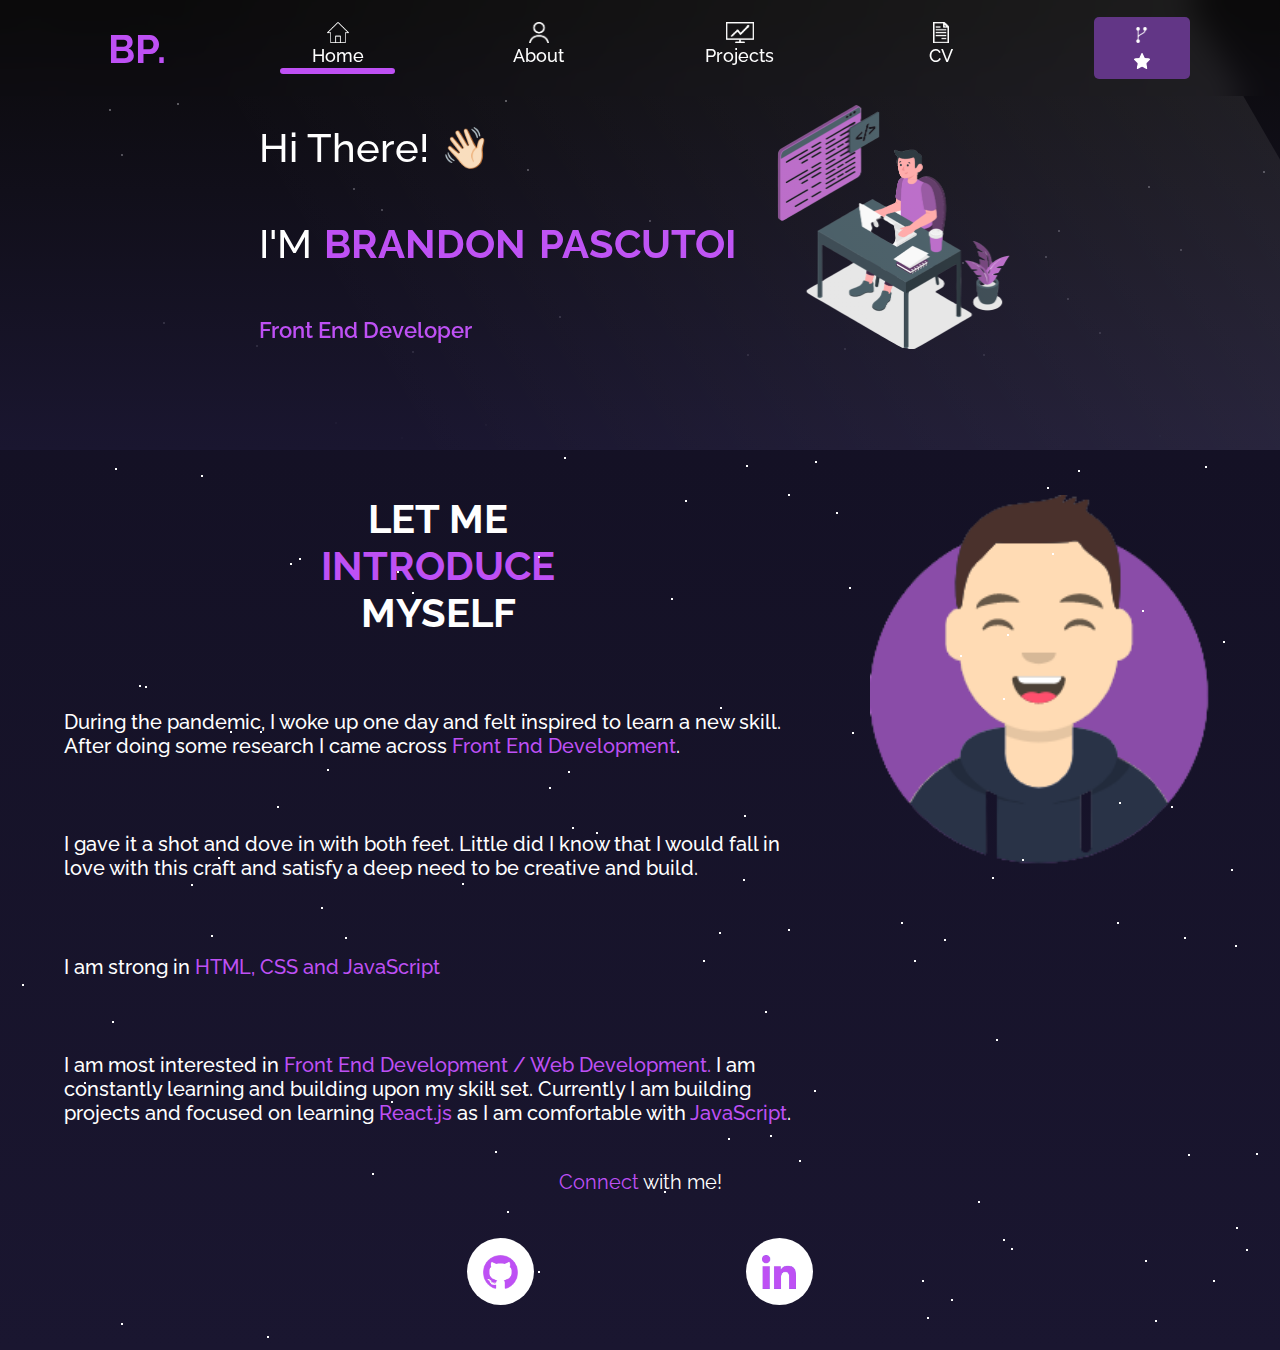
==== index.html @ bd3f5938 "finished Home page iPad Air media query (portrait)" ====
<!DOCTYPE html>
<html lang="en">
<head>
    <meta charset="UTF-8">
    <meta http-equiv="X-UA-Compatible" content="IE=edge">
    <meta name="viewport" content="width=device-width, initial-scale=1.0">
    <link rel="stylesheet" type="text/css" href="style.css">
    <link rel="stylesheet" type="text/css" href="star-background.css">
    <link rel="preconnect" href="https://fonts.googleapis.com">
    <link rel="preconnect" href="https://fonts.gstatic.com" crossorigin>
    <link href="https://fonts.googleapis.com/css2?family=Raleway:ital,wght@0,100;0,200;0,300;0,400;0,500;0,600;0,700;0,800;0,900;1,100;1,200;1,300;1,400;1,500;1,600;1,700;1,800;1,900&display=swap" rel="stylesheet">
    <title>Brandon | Portfolio</title>
</head>
<body>
    <nav class="navBar">
        <a href="index.html"><h1>BP.</h1></a>
        <span class="hamburger-menu">
            <div class="top-line"></div>
            <div class="middle-line"></div>
            <div class="bottom-line"></div>
        </span>
    </nav>
    <nav class="landscape-navBar">
        <div class="blur">
            <ul class="menu-contents">
                <li>
                    <a href="index.html" class="different-color">
                        <h1>BP.</h1>
                    </a>
                </li>
                <li>
                    <a href="index.html" class="icon-container">
                        <img class="icon" src="Images/House-icon.png">
                        <p>Home</p>
                        <div class="bar"></div>
                    </a>
                </li>
                <li>
                    <a href="about.html" class="icon-container">
                        <img class="icon" src="Images/user-icon.png">
                        <p>About</p>
                        <div class="bar"></div>
                    </a>
                </li>
                <li>
                    <a class="icon-container">
                        <img class="icon" src="Images/projects-icon.png">
                        <p>Projects</p>
                        <div class="bar"></div>
                    </a>
                </li>
                <li>
                    <a href="cv.html" class="icon-container">
                        <img class="icon" src="Images/CV.png">
                        <p>CV</p>
                        <div class="bar"></div>
                    </a>
                </li>
                <li>
                    <a href="https://github.com/BrandonPascutoi/Portfolio-Website" class="icon-container">
                        <img class="source-button-icon" src="Images/branch.png">
                        <img class="source-button-icon" src="Images/star.png">
                    </a>
                </li>
            </ul>
        </div>
    </nav>
    <section class="drop-down-menu">
        <ul class="drop-down-menu-contents">
            <li>
                <a href="index.html">
                    <img class="icon" src="Images/House-icon.png">
                    <p>Home</p>
                </a>
            </li>
            <li>
                <a href="about.html">
                    <img class="icon" src="Images/user-icon.png">
                    <p>About</p>
                </a>
            </li>
            <li>
                <img class="icon" src="Images/projects-icon.png">
                <p>Projects</p>
            </li>
            <li>
                <a href="cv.html">
                    <img class="icon" src="Images/CV.png">
                    <p>CV</p>
                </a>
            </li>
            <li class="source-code-button">
                <a href="https://github.com/BrandonPascutoi/Portfolio-Website">
                    <button>
                        <img src="Images/branch.png">
                        <img src="Images/star.png">
                    </button>
                </a>
            </li>
        </ul>
    </section>
    <section class="background-stars">
        <div id="stars2"></div>
        <div id="stars3"></div>
    </section>
    <section class="introduction">
        <div class="gradient-overlay"></div>
        <span class="introduction-contents">
            <div class="landscape-content-container">
                <span>
                    <p>Hi There!</p>
                    <p>👋🏻</p>
                </span>
                <h2>
                    <p>I'M </p>
                    <p>BRANDON </p>
                    <p>PASCUTOI</p>
                </h2>
                <div class="tagline-container">
                    <p class="tagline">Front End Developer</p>
                </div>
            </div>
            <img src="Images/desk-image.png">
        </span>
    </section>
    <section class="information-about-me">
        <span class="information-about-me-contents">
            <span class="text-and-image-container">
                <span class="text-container">
                    <h3> LET ME <span class="different-color">INTRODUCE</span> MYSELF</h3>
                    <p>During the pandemic, I woke up one day and felt inspired to learn a new skill. After doing some research I came across <span class="different-color">Front End Development</span>.</p>
                    <p>I gave it a shot and dove in with both feet. Little did I know that I would fall in love with this craft and satisfy a deep need to be creative and build.</p>
                    <p>I am strong in <span class="different-color">HTML, CSS and JavaScript</span></p>
                    <p>I am most interested in <span class="different-color">Front End Development / Web Development.</span> I am constantly learning and building upon my skill set. Currently I am building projects and focused on learning <span class="different-color">React.js</span> as I am comfortable with <span class="different-color">JavaScript</span>.</p>
                </span>
                <img src="Images/Avatar.png.png">
            </span>
            <p><span class="different-color">Connect</span> with me!</p>
            <div class="icons-container">
                <div class="icon-circle">
                    <a href="https://github.com/BrandonPascutoi">
                        <img src="Images/github-logo.png">
                    </a>
                </div>
                <div class="icon-circle">
                    <a href="https://www.linkedin.com/in/brandonpascutoi/">
                        <img src="Images/LinkedIn-logo.png">
                    </a>
                </div>
            </div>
        </span> 
    </section>
    <script src="script.js"></script>
</body>
</html>
---- style.css ----
/* Code to remove all element default styling */

* {
    margin: 0;
    padding: 0;
    box-sizing: border-box;
}

html {
    scroll-behavior: smooth;
    font-family: "Raleway", sans-serif;
    font-size: 20px;
}

/* all devices */

a {
    text-decoration: none;
}

button,
button:hover {
    background: transparent;
    box-shadow: 0px 0px 0px transparent;
    text-shadow: 0px 0px 0px transparent;
}

button {
    -webkit-tap-highlight-color: transparent;
    border: 0px solid transparent;
}

button:active,
button:focus
.submit-button,
input:focus, textarea:focus, select:focus {
    outline: none;
}
  
button:active,
.wrapper-for-each-form-section input,
.wrapper-for-each-form-section textarea,
.submit-button {
    border: none;
}

.navBar {
    background-color: #181a27;
    height: 3.8rem;
    width: 100%;
    position: fixed;
    display: flex;
    align-items: center;
    justify-content: space-between;
    z-index: 10;
}

.navBar a {
    text-decoration: none;
    color: #be50f4;
    margin-left: 10%;
    font-size: 1rem;
}

.hamburger-menu {
    width: 7.5%;
    height: 30%;
    display: flex;
    flex-direction: column;
    justify-content: space-between;
    align-items: center;
    margin-right: 15%;
}

.top-line,
.middle-line,
.bottom-line {
    position: relative;
    background-color: #be50f4;
    width: 100%;
    height: 17.5%;
}

.middle-line {
    opacity: 100%;
}

.top-line,
.bottom-line {
    transform: rotate(0deg);
    top: 0%;
}

.drop-down-menu {
    background-color: #181a27;
    height: 16.25rem;
    width: 100%;
    position: fixed;
    top: -12.45rem;
    display: flex;
    align-items: center;
    justify-content: space-between;
    overflow: hidden;
    z-index: 9;
}

.drop-down-menu ul {
    position: absolute;
    top: 16.25rem;
    height: 100%;
    width: 100%;
    display: flex;
    flex-direction: column;
    align-items: center;
    justify-content: space-around;
}

.drop-down-menu ul li {
    height: 10%;
    width: 30%;
    display: flex;
    align-items: center;
    justify-content: center;
    cursor: pointer;
}

.drop-down-menu ul li a {
    height: 100%;
    width: 100%;
    display: flex;
    align-items: center;
    justify-content: center;
    cursor: pointer;
    text-decoration: none;
}

.drop-down-menu ul li .icon {
    margin-right: 0.5rem;
    height: 60%;
}

.drop-down-menu ul li p {
    color: white;
    font-weight: 600;
    font-size: 1.25rem;
}

.drop-down-menu ul .source-code-button {
    justify-content: center;
    cursor: pointer;
}

.drop-down-menu ul .source-code-button a {
    height: 100%;
    width: 70%;
    background-color: #623686;
    border: 0.05rem solid #8a57b3;
    border-radius: 0.25rem;
    display: flex;
    align-items: center;
    justify-content: center;
    cursor: pointer;
}

.drop-down-menu ul .source-code-button button {
    height: 100%;
    width: 70%;
    display: flex;
    align-items: center;
    justify-content: space-evenly;
    cursor: pointer;
}

.drop-down-menu ul .source-code-button button img {
    height: 50%;
}

.introduction {
    position: relative;
    height: 40rem;
    width: 100%;
    display: flex;
    flex-direction: column;
    align-items: center;
    justify-content: center;
    background-image: linear-gradient(rgba(17, 16, 16, 0.61),rgb(26, 22, 48));
    overflow: hidden;
}

.gradient-overlay {
    position: absolute;
    height: 85%;
    width: 1035%;
    transform: rotate(60deg);
    background-image: linear-gradient(rgba(255, 255, 255, 0.075),rgba(150, 150, 150, 0));
    z-index: 8;
}

.introduction-contents {
    height: 100%;
    width: 100%;
    display: flex;
    flex-direction: column;
    align-items: center;
    justify-content: space-evenly;
}

.introduction-contents .landscape-content-container {
    height: 55%;
    width: 100%;
    display: flex;
    flex-direction: column;
    align-items: center;
    justify-content: space-evenly;
}

.introduction-contents .landscape-content-container span {
    display: flex;
    position: relative;
    top: 9%;
    width: 72.5%;
    align-items: center;
    margin-bottom: 5%;
}

.introduction-contents .landscape-content-container span p:first-child {
    padding-right: 2.5%;
}

.introduction-contents .landscape-content-container span p {
    font-size: 2rem;
    font-weight: 500;
    color: white;
}

.introduction-contents .landscape-content-container h2 {
    display: flex;
    width: 72.5%;
    font-size: 2rem;
    flex-wrap: wrap;
    align-items: center;
    justify-content: space-between;
}

.introduction-contents .landscape-content-container h2 p:first-child {
    color: white;
    font-weight: 500;
}

.introduction-contents .landscape-content-container h2 p:not(:first-child) {
    color: #be50f4;
    font-weight: 700;
}

.introduction-contents .landscape-content-container .tagline-container {
    width: 72.5%;
    height: 4%;
    display: flex;
    justify-content: flex-start;
    align-items: center;
}

.introduction-contents .landscape-content-container .tagline-container .tagline {
    color: #be50f4;
    font-size: 1.1rem;
    font-weight: 600;
}

.introduction-contents img {
    height: 35%;
}

.about-me {
    position: relative;
    top: 3.8rem;
    height: 90rem;
    width: 100%;
    background: linear-gradient(to bottom left,hsla(0,3%,6%,.582),rgba(12,8,24,.904));
    overflow: hidden;
    display: flex;
    flex-direction: column;
    align-items: center;
    justify-content: space-evenly;
    z-index: 8;
}

.about-me .about-me-text {
    display: flex;
    flex-direction: column;
    align-items: center;
    height: fit-content;
    width: 80%;
    color: white;
}

.about-me .about-me-text h1 {
    text-align: center;
    font-size: 2.15rem;
    display: flex;
    width: 65%;
    align-items: center;
    justify-content: space-between;
}

.about-me .about-me-text .about-me-text-block {
    display: flex;
    flex-direction: column;
    justify-content: space-between;
    width: 100%;
}

.about-me .about-me-text span p {
    font-size: 1rem;
    text-align: center;
}

.about-me img {
    height: 10%;
}

.about-me h2 {
    width: 100%;
    display: flex;
    flex-direction: column;
    align-items: center;
    justify-content: center;
    font-size: 2rem;
    position: relative;
    top: 2.5%;
}

.about-me h2 p:first-child {
    color: white;
    font-weight: 500;
}

.about-me .technology-icons {
    width: 100%;
    height: 25%;
    display: flex;
    align-items: center;
    justify-content: center;
    flex-direction: column;
}

.about-me .technology-icons .icon-row {
    width: 100%;
    height: 35%;
    display: flex;
    align-items: center;
    justify-content: center;
}

.about-me .technology-icons .icon-row .icon {
    border: 2px solid rgba(200,137,230,.637);
    width: 30%;
    height: 90%;
    margin: 2.5%;
    border-radius: 0.4rem;
    box-shadow: 4px 5px 4px 3px rgba(89,4,168,.137)
}

.about-me h3 {
    color: white;
    font-size: 2rem;
    display: flex;
    flex-direction: column;
    width: 100%;
    align-items: center;
    justify-content: center;
    font-weight: 500;
    position: relative;
    top: 2.5%;
}

.about-me .contribution-graph {
    height : 3%;
}

.about-me .less-or-more-container {
    width: 100%;
    height: 1.5rem;
    display: flex;
    color: white;
    align-items: center;
    justify-content: center;
    position: absolute;
    bottom: 8%;
}

.about-me .less-or-more-container .nodes-container {
    width: 25%;
    height: 100%;
    display: flex;
    align-items: center;
    justify-content: space-between;
    margin: 0 0.3rem;
}

.about-me .less-or-more-container .nodes-container p {
    font-size: 1rem;
}

.about-me .less-or-more-container .nodes-container .node {
    height: 50%;
    width: 15%;
    background-color: white;
    border-radius: 0.1rem;
    position: relative;
    top: 0.05rem;
}

.about-me .less-or-more-container .nodes-container .node:nth-child(2) {
    background-color: #d0f1d8;
}

.about-me .less-or-more-container .nodes-container .node:nth-child(3) {
    background-color: #a0e2b1;
}

.about-me .less-or-more-container .nodes-container .node:nth-child(4) {
    background-color: #98d0a7;
}

.about-me .less-or-more-container .nodes-container .node:nth-child(5) {
    background-color: #90b79c;
}

.about-me .icons-container {
    height: fit-content;
    width: 40%;
    display: flex;
    align-items: center;
    justify-content: space-between;
}

.cv-section {
    position: relative;
    top: 3.8rem;
    height: 30rem;
    width: 100%;
    background: linear-gradient(to bottom left,hsla(0,3%,6%,.582),rgba(12,8,24,.904));
    overflow: hidden;
    display: flex;
    flex-direction: column;
    align-items: center;
    justify-content: space-evenly;
    z-index: 8;
}

.cv-section .download-button {
    background-color: #623686;
    height: 6%;
    width: 60%;
    border-radius: 0.2rem;
    display: flex;
    align-items: center;
    justify-content: center;
    color: white;
}

.cv-section .download-button img {
    height: 50%;
    margin-right: 2%;
}

.cv-section .download-button p {
    margin-left: 2%;
}

.cv-section img {
    height: 85%;
}

.information-about-me {
    height: 65rem;
    width: 100%;
    background-image: linear-gradient(rgba(26, 22, 48, 0.767),rgb(26, 22, 48));
    display: flex;
    flex-direction: column;
    align-items: center;
    justify-content: center;
    color: white;
}

.information-about-me .information-about-me-contents {
    display: flex;
    flex-direction: column;
    align-items: center;
    justify-content: space-evenly;
    height: 100%;
    width: 90%;
}

.information-about-me .information-about-me-contents .text-and-image-container {
    display: flex;
    flex-direction: column;
    width: 100%;
    height: 80%;
    align-items: center;
    justify-content: space-between;
}

.information-about-me .information-about-me-contents .text-and-image-container .text-container {
    display: flex;
    flex-direction: column;
    align-items: center;
    justify-content: space-between;
    font-weight: 500;
    height: 75%;
    width: 100%;
}

.information-about-me .information-about-me-contents .text-and-image-container .text-container h3 {
    display: flex;
    flex-direction: column;
    align-items: center;
    width: 100%;
    font-size: 2rem;
}

.different-color {
    color: #be50f4;
}

.information-about-me .information-about-me-contents .text-and-image-container img {
    height: 20%;
}

.information-about-me .information-about-me-contents .icons-container {
    height: fit-content;
    width: 50%;
    display: flex;
    align-items: center;
    justify-content: space-between;
}

.icons-container .icon-circle {
    background-color: white;
    height: 67px;
    width: 67px;
    border-radius: 10rem;
    display: flex;
    align-items: center;
    justify-content: center;
    cursor: pointer;
}

.icons-container .icon-circle a {
    width: 100%;
    height: 100%;
    display: flex;
    align-items: center;
    justify-content: center;
}

.icons-container .icon-circle a img {
    height: 50%;    
}

@media only screen 
    and (orientation: portrait) {

        .landscape-navBar {
            display: none;
        }
    }

@media only screen
    and (orientation: landscape) {
    
    .gradient-overlay {
        height: 200%;
    }

    .information-about-me .information-about-me-contents p:nth-child(4) {
        width: 100%;
    }

    .about-me {
        top: 0rem;
        padding-top: 5rem;
    }

    .about-me .about-me-text h1 {
        width: 37.5%;
    }

    .about-me .technology-icons .icon-row .icon {
        width: 20%;
    }

    .about-me .contribution-graph {
        height: 5%;
    }

    .about-me .less-or-more-container .nodes-container .node {
        height: 80%;
    }

    .about-me .icons-container {
        position: relative;
        top: 2%;
    }

    .navBar,
    .drop-down-menu {
        display: none;
    }

    .landscape-navBar {
        position: fixed;
        height: 4.8rem;
        width: 100%;
        background-color: transparent;
        z-index: 10;
        -webkit-box-shadow: 0 0px 0px 0 rgba(9,5,29,.171);
        box-shadow: 0 0px 0px 0 rgba(9,5,29,.171)
    }

    .blur {
        height: 100%;
        width: 99.9%;
        -webkit-backdrop-filter: blur(15px);
        backdrop-filter: blur(15px);
        display: flex;
        align-items: center;
        justify-content: center;
    }

    .menu-contents {
        width: 100%;
        height: 100%;
        display: flex;
        align-items: center;
        justify-content: space-evenly;
    }

    .menu-contents li {
        height: 100%;
        width: 10%;
        list-style: none;
        display: flex;
        align-items: center;
        justify-content: center;
    }

    .menu-contents li:first-child .different-color {
        height: 100%;
        display: flex;
        align-items: center;
        justify-content: center;
    }

    .menu-contents li .icon-container {
        height: 55%;
        width: 100%;
        display: flex;
        flex-direction: column;
        align-items: center;
        justify-content: space-between;
        font-size: 0.9rem;
    }

    .menu-contents li:last-child {
        display: flex;
        align-items: center;
        justify-content: center;
        height: 100%;
    }

    .menu-contents li:last-child .icon-container {
        background-color: #623686;
        height: 65%;
        width: 75%;
        border-radius: 0.25rem;
        display: flex;
        flex-direction: column;
        align-items: center;
        justify-content: space-evenly;
    }

    .icon {
        height: 40%;
    }

    .icon-container p {
        color: white;
        font-weight: 500;
    }

    .icon-container .bar {
        background-color: #be50f4;
        width: 0%;
        height: 12.5%;
        border-radius: 20rem;
    }

    .source-button-icon {
        height: 25%
    }

    .introduction {
        height: 22.5rem;
    }

    .introduction-contents {
        flex-direction: row;
    }

    .introduction-contents .landscape-content-container {
        justify-content: space-between;
        width: 40%;
    }

    .introduction-contents .landscape-content-container span,
    .introduction-contents .landscape-content-container h2,
    .introduction-contents .landscape-content-container .tagline-container {
        width: 100%;
    }

    .introduction-contents .landscape-content-container .tagline-container {
        height: 15%;
    }

    .introduction-contents img {
        height: 55%;
    }

    .information-about-me .information-about-me-contents .icons-container {
        width: 30%;
    }

    .information-about-me {
        height: 45rem;
    }

    .information-about-me .information-about-me-contents .text-and-image-container {
        flex-direction: row;
        height: 70%;
        align-items: flex-start;
    }

    .information-about-me .information-about-me-contents .text-and-image-container .text-container {
        width: 65%;
        height: 100%;
    }

    .information-about-me .information-about-me-contents .text-and-image-container img {
        height: auto;
        width: 30%;
    }

    .cv-section {
        height: 50rem;
        top: 0rem;
        padding-top: 5rem;
    }
}

@media only screen 
    and (min-device-width: 740px)
    and (max-device-width: 740px)
    and (min-device-height: 360px)
    and (max-device-height: 360px)
    and (orientation: landscape) {
    
    .introduction-contents .landscape-content-container h2 p:nth-child(2) {
        position: relative;
        right: 7%;
    }
}

/* iPhone 12 Pro and Pixel 5 */

@media only screen 
    and (min-device-width: 390px) 
    and (min-device-height: 844px)
    and (orientation: portrait) { 
    
    .introduction .introduction-contents h2 p:nth-child(2) {
        position: relative;
        right: 5%;
    }

    .landscape-navBar {
        display: none;
    }
}

@media only screen 
    and (min-device-width: 844px) 
    and (min-device-height: 390px)
    and (orientation: landscape) {

        .hamburger-menu {
            width: 4%;
        }

        .drop-down-menu {
            height: 15.85rem;
        }

        .gradient-overlay {
            bottom: 11%
        }

        .introduction .introduction-contents {
            justify-content: center;
        }

        .introduction .introduction-contents h2 {
            flex-wrap: wrap;
            justify-content: flex-start;
        }

        .introduction .introduction-contents h2 p:not(:last-child) {
            margin-right: 2.5%;
        }

        .about-me .about-me-text h1 {
            width: 30%;
        }

        .about-me .contribution-graph {
            height: 6.5%;
        }

        .about-me .less-or-more-container .nodes-container .node {
            height: 100%;
            top: 0%;
        }

        .about-me .technology-icons .icon-row .icon {
            width: 17.5%;
        }
    }

/* Samsung Galaxy S20 Ultra */

@media only screen 
    and (device-width : 412px) 
    and (device-height : 915px)
    and (orientation: portrait) {
    
    .introduction .introduction-contents h2 p:nth-child(2) {
        position: relative;
        right: 10%;
    }
}

/* iPhone XR */

@media only screen 
    and (min-device-width : 414px) 
    and (min-device-height : 896px)
    and (orientation: portrait) { 

    .introduction .introduction-contents h2 p:nth-child(2) {
        position: relative;
        right: 10%;
    }

    .about-me .about-me-text h1 {
        justify-content: space-around;
    }

    .about-me .contribution-graph {
        height: 3.5%;
    }
}

/* iPad Air */

@media only screen
    and (min-device-width: 820px)
    and (min-device-height : 1180px)
    and (orientation: portrait) {

    .navBar,
    .drop-down-menu {
        display: none;
    }

    .landscape-navBar {
        display: block;
        position: fixed;
        height: 4.8rem;
        width: 100%;
        background-color: transparent;
        z-index: 10;
        -webkit-box-shadow: 0 0px 0px 0 rgba(9,5,29,.171);
        box-shadow: 0 0px 0px 0 rgba(9,5,29,.171)
    }

    .blur {
        height: 100%;
        width: 99.9%;
        -webkit-backdrop-filter: blur(15px);
        backdrop-filter: blur(15px);
        display: flex;
        align-items: center;
        justify-content: center;
    }

    .menu-contents {
        width: 100%;
        height: 100%;
        display: flex;
        align-items: center;
        justify-content: space-evenly;
    }

    .menu-contents li {
        height: 100%;
        width: 10%;
        list-style: none;
        display: flex;
        align-items: center;
        justify-content: center;
    }

    .menu-contents li:first-child .different-color {
        height: 100%;
        display: flex;
        align-items: center;
        justify-content: center;
    }

    h1 {
        font-size: 2rem;
    }

    .menu-contents li .icon-container {
        height: 55%;
        width: 100%;
        display: flex;
        flex-direction: column;
        align-items: center;
        justify-content: space-between;
        font-size: 0.9rem;
    }

    .menu-contents li:last-child {
        display: flex;
        align-items: center;
        justify-content: center;
        height: 100%;
    }

    .menu-contents li:last-child .icon-container {
        background-color: #623686;
        height: 65%;
        width: 75%;
        border-radius: 0.25rem;
        display: flex;
        flex-direction: column;
        align-items: center;
        justify-content: space-evenly;
    }

    .icon {
        height: 40%;
    }

    .icon-container p {
        color: white;
        font-weight: 500;
    }

    .icon-container .bar {
        background-color: #be50f4;
        width: 0%;
        height: 12.5%;
        border-radius: 20rem;
    }

    .source-button-icon {
        height: 25%
    }

    .gradient-overlay {
        height: 175%;
    }

    .introduction {
        height: 30rem;
    }

    .introduction-contents {
        flex-direction: row;
        width: 90%;
    }

    .introduction-contents .landscape-content-container {
        justify-content: space-between;
        width: 42.5%;
        height: 45%;
    }

    .introduction-contents .landscape-content-container span,
    .introduction-contents .landscape-content-container h2,
    .introduction-contents .landscape-content-container .tagline-container {
        width: 100%;
    }

    .introduction-contents .landscape-content-container .tagline-container {
        height: 25%;
    }

    .introduction-contents .landscape-content-container .tagline-container .tagline {
        font-size: 1.5rem;
    }

    .introduction-contents img {
        height: 50%;
    }

    .information-about-me .information-about-me-contents .icons-container {
        width: 30%;
    }

    .information-about-me {
        height: 45rem;
    }

    .information-about-me .information-about-me-contents .text-and-image-container {
        flex-direction: row;
        height: 70%;
        align-items: flex-start;
    }

    .information-about-me .information-about-me-contents .text-and-image-container .text-container {
        width: 65%;
        height: 100%;
    }

    .information-about-me .information-about-me-contents .text-and-image-container .text-container h3 {
        width: 100%;
    }

    .information-about-me .information-about-me-contents p {
       font-size: 1.2rem; 
       font-weight: normal;
    }

    .information-about-me .information-about-me-contents .text-and-image-container img {
        height: auto;
        width: 30%;
        position: relative;
        top: 10%;
    }
}
---- star-background.css ----
html {
    height: 100%;
    background: linear-gradient(270deg,rgb(0, 0, 0),rgb(0, 0, 0));
  }

  .background-stars {
      position: fixed;
  }

  #stars2 {
    width: 2px;
    height: 2px;
    background: transparent;
    box-shadow: 743px 879px #FFF , 1145px 1260px #FFF , 1412px 672px #FFF , 507px 1211px #FFF , 52px 89px #FFF , 1045px 256px #FFF , 1022px 859px #FFF , 1520px 413px #FFF , 1575px 604px #FFF , 992px 877px #FFF , 914px 960px #FFF , 139px 685px #FFF , 720px 707px #FFF , 1235px 945px #FFF , 1256px 1153px #FFF , 1223px 641px #FFF , 1810px 466px #FFF , 1011px 1248px #FFF , 799px 1160px #FFF , 770px 1135px #FFF , 1000px 1841px #FFF , 1733px 385px #FFF , 1142px 610px #FFF , 1047px 487px #FFF , 1268px 1604px #FFF , 1877px 835px #FFF , 1003px 698px #FFF , 525px 714px #FFF , 703px 960px #FFF , 267px 1336px #FFF , 1343px 133px #FFF , 230px 731px #FFF , 1613px 1782px #FFF , 758px 1457px #FFF , 1877px 1912px #FFF , 1155px 1320px #FFF , 719px 932px #FFF , 746px 69px #FFF , 1148px 186px #FFF , 1642px 1323px #FFF , 728px 1138px #FFF , 815px 461px #FFF , 1281px 137px #FFF , 132px 1620px #FFF , 685px 500px #FFF , 1067px 1439px #FFF , 101px 1941px #FFF , 218px 857px #FFF , 181px 1464px #FFF , 1403px 769px #FFF , 744px 815px #FFF , 1052px 553px #FFF , 1447px 1035px #FFF , 814px 1090px #FFF , 1127px 1883px #FFF , 689px 83px #FFF , 1067px 1753px #FFF , 1948px 34px #FFF , 676px 1749px #FFF , 830px 1875px #FFF , 836px 512px #FFF , 1847px 800px #FFF , 920px 1950px #FFF , 368px 71px #FFF , 1773px 818px #FFF , 215px 1460px #FFF , 1246px 1249px #FFF , 1078px 470px #FFF , 401px 437px #FFF , 1711px 1570px #FFF , 1345px 506px #FFF , 397px 571px #FFF , 1610px 1971px #FFF , 1134px 1569px #FFF , 163px 322px #FFF , 1837px 371px #FFF , 485px 424px #FFF , 488px 1287px #FFF , 747px 354px #FFF , 944px 939px #FFF , 505px 100px #FFF , 470px 1438px #FFF , 1222px 1874px #FFF , 559px 316px #FFF , 1188px 1154px #FFF , 136px 11px #FFF , 1213px 1280px #FFF , 335px 422px #FFF , 1849px 388px #FFF , 181px 1449px #FFF , 1945px 1622px #FFF , 1609px 1373px #FFF , 901px 922px #FFF , 1413px 520px #FFF , 1526px 1563px #FFF , 1318px 1232px #FFF , 1623px 518px #FFF , 664px 76px #FFF , 1692px 1963px #FFF , 1752px 1104px #FFF , 1291px 1249px #FFF , 369px 1823px #FFF , 552px 1779px #FFF , 1007px 634px #FFF , 391px 1101px #FFF , 1480px 1260px #FFF , 1375px 251px #FFF , 594px 1939px #FFF , 1832px 333px #FFF , 1233px 1790px #FFF , 1802px 648px #FFF , 1934px 798px #FFF , 1781px 1814px #FFF , 1849px 1544px #FFF , 568px 771px #FFF , 527px 169px #FFF , 1094px 62px #FFF , 713px 1750px #FFF , 290px 563px #FFF , 1704px 935px #FFF , 1207px 1612px #FFF , 202px 1971px #FFF , 1451px 355px #FFF , 1749px 571px #FFF , 1292px 1565px #FFF , 1827px 1082px #FFF , 22px 984px #FFF , 1315px 1760px #FFF , 1699px 1391px #FFF , 1793px 1715px #FFF , 1501px 49px #FFF , 1480px 1502px #FFF , 1455px 1964px #FFF , 1787px 1539px #FFF , 462px 883px #FFF , 84px 1082px #FFF , 1589px 1414px #FFF , 121px 1323px #FFF , 788px 494px #FFF , 109px 109px #FFF , 951px 1299px #FFF , 872px 1535px #FFF , 1171px 806px #FFF , 671px 598px #FFF , 1767px 1069px #FFF , 192px 1881px #FFF , 1263px 171px #FFF , 1532px 224px #FFF , 664px 1191px #FFF , 145px 686px #FFF , 638px 1744px #FFF , 1099px 332px #FFF , 1119px 802px #FFF , 530px 1776px #FFF , 765px 1011px #FFF , 1528px 1117px #FFF , 1375px 1170px #FFF , 1454px 470px #FFF , 299px 558px #FFF , 960px 655px #FFF , 1816px 1220px #FFF , 1165px 1486px #FFF , 260px 731px #FFF , 548px 80px #FFF , 1003px 1239px #FFF , 1058px 230px #FFF , 505px 1085px #FFF , 140px 1772px #FFF , 1439px 326px #FFF , 1456px 778px #FFF , 915px 1545px #FFF , 430px 1368px #FFF , 849px 587px #FFF , 1231px 869px #FFF , 1662px 928px #FFF , 1903px 38px #FFF , 1052px 1977px #FFF , 1935px 1481px #FFF , 538px 1271px #FFF , 1511px 1304px #FFF , 1617px 1015px #FFF , 489px 1088px #FFF , 996px 1039px #FFF , 201px 1878px #FFF , 466px 1689px #FFF , 1363px 862px #FFF , 1374px 1714px #FFF , 549px 787px #FFF , 1669px 1043px #FFF , 697px 1874px #FFF , 1915px 1724px #FFF , 1488px 1629px #FFF , 1545px 1875px #FFF , 978px 1201px #FFF , 1126px 1916px #FFF , 412px 592px #FFF , 852px 732px #FFF , 1060px 444px #FFF , 323px 1676px #FFF , 1593px 1616px #FFF;
    animation: animStar 100s linear infinite;
  }
  #stars2:after {
    content: " ";
    position: absolute;
    top: 2000px;
    width: 2px;
    height: 2px;
    background: transparent;
    box-shadow: 743px 879px #FFF , 1145px 1260px #FFF , 1412px 672px #FFF , 507px 1211px #FFF , 52px 89px #FFF , 1045px 256px #FFF , 1022px 859px #FFF , 1520px 413px #FFF , 1575px 604px #FFF , 992px 877px #FFF , 914px 960px #FFF , 139px 685px #FFF , 720px 707px #FFF , 1235px 945px #FFF , 1256px 1153px #FFF , 1223px 641px #FFF , 1810px 466px #FFF , 1011px 1248px #FFF , 799px 1160px #FFF , 770px 1135px #FFF , 1000px 1841px #FFF , 1733px 385px #FFF , 1142px 610px #FFF , 1047px 487px #FFF , 1268px 1604px #FFF , 1877px 835px #FFF , 1003px 698px #FFF , 525px 714px #FFF , 703px 960px #FFF , 267px 1336px #FFF , 1343px 133px #FFF , 230px 731px #FFF , 1613px 1782px #FFF , 758px 1457px #FFF , 1877px 1912px #FFF , 1155px 1320px #FFF , 719px 932px #FFF , 746px 69px #FFF , 1148px 186px #FFF , 1642px 1323px #FFF , 728px 1138px #FFF , 815px 461px #FFF , 1281px 137px #FFF , 132px 1620px #FFF , 685px 500px #FFF , 1067px 1439px #FFF , 101px 1941px #FFF , 218px 857px #FFF , 181px 1464px #FFF , 1403px 769px #FFF , 744px 815px #FFF , 1052px 553px #FFF , 1447px 1035px #FFF , 814px 1090px #FFF , 1127px 1883px #FFF , 689px 83px #FFF , 1067px 1753px #FFF , 1948px 34px #FFF , 676px 1749px #FFF , 830px 1875px #FFF , 836px 512px #FFF , 1847px 800px #FFF , 920px 1950px #FFF , 368px 71px #FFF , 1773px 818px #FFF , 215px 1460px #FFF , 1246px 1249px #FFF , 1078px 470px #FFF , 401px 437px #FFF , 1711px 1570px #FFF , 1345px 506px #FFF , 397px 571px #FFF , 1610px 1971px #FFF , 1134px 1569px #FFF , 163px 322px #FFF , 1837px 371px #FFF , 485px 424px #FFF , 488px 1287px #FFF , 747px 354px #FFF , 944px 939px #FFF , 505px 100px #FFF , 470px 1438px #FFF , 1222px 1874px #FFF , 559px 316px #FFF , 1188px 1154px #FFF , 136px 11px #FFF , 1213px 1280px #FFF , 335px 422px #FFF , 1849px 388px #FFF , 181px 1449px #FFF , 1945px 1622px #FFF , 1609px 1373px #FFF , 901px 922px #FFF , 1413px 520px #FFF , 1526px 1563px #FFF , 1318px 1232px #FFF , 1623px 518px #FFF , 664px 76px #FFF , 1692px 1963px #FFF , 1752px 1104px #FFF , 1291px 1249px #FFF , 369px 1823px #FFF , 552px 1779px #FFF , 1007px 634px #FFF , 391px 1101px #FFF , 1480px 1260px #FFF , 1375px 251px #FFF , 594px 1939px #FFF , 1832px 333px #FFF , 1233px 1790px #FFF , 1802px 648px #FFF , 1934px 798px #FFF , 1781px 1814px #FFF , 1849px 1544px #FFF , 568px 771px #FFF , 527px 169px #FFF , 1094px 62px #FFF , 713px 1750px #FFF , 290px 563px #FFF , 1704px 935px #FFF , 1207px 1612px #FFF , 202px 1971px #FFF , 1451px 355px #FFF , 1749px 571px #FFF , 1292px 1565px #FFF , 1827px 1082px #FFF , 22px 984px #FFF , 1315px 1760px #FFF , 1699px 1391px #FFF , 1793px 1715px #FFF , 1501px 49px #FFF , 1480px 1502px #FFF , 1455px 1964px #FFF , 1787px 1539px #FFF , 462px 883px #FFF , 84px 1082px #FFF , 1589px 1414px #FFF , 121px 1323px #FFF , 788px 494px #FFF , 109px 109px #FFF , 951px 1299px #FFF , 872px 1535px #FFF , 1171px 806px #FFF , 671px 598px #FFF , 1767px 1069px #FFF , 192px 1881px #FFF , 1263px 171px #FFF , 1532px 224px #FFF , 664px 1191px #FFF , 145px 686px #FFF , 638px 1744px #FFF , 1099px 332px #FFF , 1119px 802px #FFF , 530px 1776px #FFF , 765px 1011px #FFF , 1528px 1117px #FFF , 1375px 1170px #FFF , 1454px 470px #FFF , 299px 558px #FFF , 960px 655px #FFF , 1816px 1220px #FFF , 1165px 1486px #FFF , 260px 731px #FFF , 548px 80px #FFF , 1003px 1239px #FFF , 1058px 230px #FFF , 505px 1085px #FFF , 140px 1772px #FFF , 1439px 326px #FFF , 1456px 778px #FFF , 915px 1545px #FFF , 430px 1368px #FFF , 849px 587px #FFF , 1231px 869px #FFF , 1662px 928px #FFF , 1903px 38px #FFF , 1052px 1977px #FFF , 1935px 1481px #FFF , 538px 1271px #FFF , 1511px 1304px #FFF , 1617px 1015px #FFF , 489px 1088px #FFF , 996px 1039px #FFF , 201px 1878px #FFF , 466px 1689px #FFF , 1363px 862px #FFF , 1374px 1714px #FFF , 549px 787px #FFF , 1669px 1043px #FFF , 697px 1874px #FFF , 1915px 1724px #FFF , 1488px 1629px #FFF , 1545px 1875px #FFF , 978px 1201px #FFF , 1126px 1916px #FFF , 412px 592px #FFF , 852px 732px #FFF , 1060px 444px #FFF , 323px 1676px #FFF , 1593px 1616px #FFF;
  }
  
  #stars3 {
    width: 2px;
    height: 2px;
    background: transparent;
    box-shadow: 1703px 1208px #FFF , 381px 207px #FFF , 1516px 1990px #FFF , 1960px 982px #FFF , 922px 1278px #FFF , 689px 1766px #FFF , 538px 554px #FFF , 802px 1529px #FFF , 871px 1805px #FFF , 228px 1830px #FFF , 353px 186px #FFF , 1873px 1154px #FFF , 494px 1244px #FFF , 1415px 261px #FFF , 1020px 1990px #FFF , 1924px 1169px #FFF , 1205px 464px #FFF , 596px 830px #FFF , 1319px 504px #FFF , 953px 1850px #FFF , 408px 1360px #FFF , 569px 1704px #FFF , 1367px 729px #FFF , 807px 1845px #FFF , 572px 825px #FFF , 523px 1089px #FFF , 1405px 1622px #FFF , 1352px 423px #FFF , 1247px 1758px #FFF , 1117px 920px #FFF , 983px 352px #FFF , 175px 1351px #FFF , 962px 260px #FFF , 918px 1530px #FFF , 1184px 935px #FFF , 201px 473px #FFF , 90px 1759px #FFF , 211px 933px #FFF , 1887px 171px #FFF , 177px 101px #FFF , 844px 346px #FFF , 283px 1821px #FFF , 1236px 1225px #FFF , 173px 1875px #FFF , 24px 1776px #FFF , 277px 804px #FFF , 1714px 715px #FFF , 937px 1882px #FFF , 1708px 1405px #FFF , 173px 1847px #FFF , 1902px 1160px #FFF , 1725px 1270px #FFF , 36px 18px #FFF , 1612px 1467px #FFF , 1390px 1733px #FFF , 927px 1315px #FFF , 1907px 1337px #FFF , 1855px 1454px #FFF , 1033px 1425px #FFF , 1450px 1359px #FFF , 1422px 771px #FFF , 256px 343px #FFF , 1581px 340px #FFF , 1180px 247px #FFF , 191px 882px #FFF , 372px 1171px #FFF , 1509px 937px #FFF , 1018px 1829px #FFF , 121px 152px #FFF , 327px 767px #FFF , 1438px 1421px #FFF , 321px 905px #FFF , 616px 245px #FFF , 1957px 1520px #FFF , 1811px 1924px #FFF , 1454px 1778px #FFF , 1507px 822px #FFF , 649px 218px #FFF , 362px 1567px #FFF , 1637px 145px #FFF , 115px 466px #FFF , 345px 935px #FFF , 112px 1019px #FFF , 1440px 1910px #FFF , 1280px 1367px #FFF , 1505px 890px #FFF , 788px 927px #FFF , 753px 1273px #FFF , 1924px 1714px #FFF , 495px 1149px #FFF , 267px 1851px #FFF , 1293px 1431px #FFF , 1159px 433px #FFF , 1725px 1170px #FFF , 1067px 296px #FFF , 746px 463px #FFF , 412px 349px #FFF , 1193px 1421px #FFF , 564px 455px #FFF , 1675px 589px #FFF;
    animation: animStar 150s linear infinite;
  }
  #stars3:after {
    content: " ";
    position: absolute;
    top: 2000px;
    width: 2px;
    height: 2px;
    background: transparent;
    box-shadow: 1703px 1208px #FFF , 381px 207px #FFF , 1516px 1990px #FFF , 1960px 982px #FFF , 922px 1278px #FFF , 689px 1766px #FFF , 538px 554px #FFF , 802px 1529px #FFF , 871px 1805px #FFF , 228px 1830px #FFF , 353px 186px #FFF , 1873px 1154px #FFF , 494px 1244px #FFF , 1415px 261px #FFF , 1020px 1990px #FFF , 1924px 1169px #FFF , 1205px 464px #FFF , 596px 830px #FFF , 1319px 504px #FFF , 953px 1850px #FFF , 408px 1360px #FFF , 569px 1704px #FFF , 1367px 729px #FFF , 807px 1845px #FFF , 572px 825px #FFF , 523px 1089px #FFF , 1405px 1622px #FFF , 1352px 423px #FFF , 1247px 1758px #FFF , 1117px 920px #FFF , 983px 352px #FFF , 175px 1351px #FFF , 962px 260px #FFF , 918px 1530px #FFF , 1184px 935px #FFF , 201px 473px #FFF , 90px 1759px #FFF , 211px 933px #FFF , 1887px 171px #FFF , 177px 101px #FFF , 844px 346px #FFF , 283px 1821px #FFF , 1236px 1225px #FFF , 173px 1875px #FFF , 24px 1776px #FFF , 277px 804px #FFF , 1714px 715px #FFF , 937px 1882px #FFF , 1708px 1405px #FFF , 173px 1847px #FFF , 1902px 1160px #FFF , 1725px 1270px #FFF , 36px 18px #FFF , 1612px 1467px #FFF , 1390px 1733px #FFF , 927px 1315px #FFF , 1907px 1337px #FFF , 1855px 1454px #FFF , 1033px 1425px #FFF , 1450px 1359px #FFF , 1422px 771px #FFF , 256px 343px #FFF , 1581px 340px #FFF , 1180px 247px #FFF , 191px 882px #FFF , 372px 1171px #FFF , 1509px 937px #FFF , 1018px 1829px #FFF , 121px 152px #FFF , 327px 767px #FFF , 1438px 1421px #FFF , 321px 905px #FFF , 616px 245px #FFF , 1957px 1520px #FFF , 1811px 1924px #FFF , 1454px 1778px #FFF , 1507px 822px #FFF , 649px 218px #FFF , 362px 1567px #FFF , 1637px 145px #FFF , 115px 466px #FFF , 345px 935px #FFF , 112px 1019px #FFF , 1440px 1910px #FFF , 1280px 1367px #FFF , 1505px 890px #FFF , 788px 927px #FFF , 753px 1273px #FFF , 1924px 1714px #FFF , 495px 1149px #FFF , 267px 1851px #FFF , 1293px 1431px #FFF , 1159px 433px #FFF , 1725px 1170px #FFF , 1067px 296px #FFF , 746px 463px #FFF , 412px 349px #FFF , 1193px 1421px #FFF , 564px 455px #FFF , 1675px 589px #FFF;
  }
  
  @keyframes animStar {
    from {
      transform: translateX(0px);
    }
    to {
      transform: translateX(-200px);
    }
  }
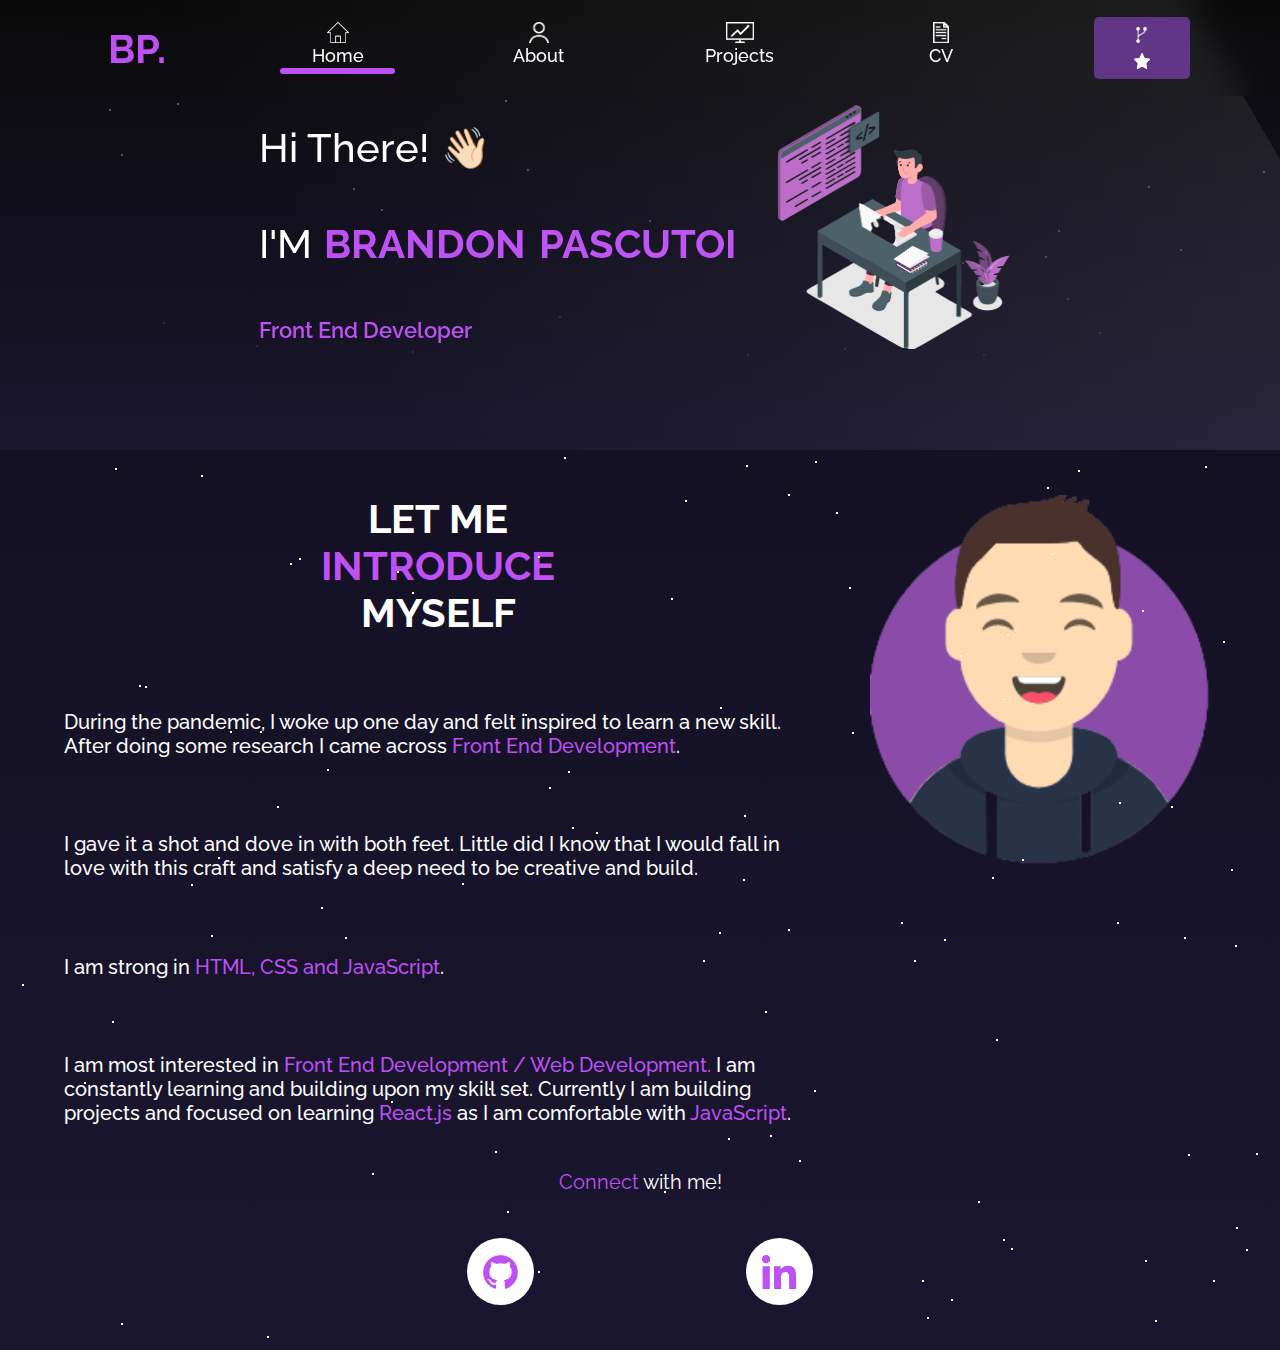
==== commit 41160926: "fixed punctuation" ====
--- a/index.html
+++ b/index.html
@@ -130,7 +130,7 @@
                     <h3> LET ME <span class="different-color">INTRODUCE</span> MYSELF</h3>
                     <p>During the pandemic, I woke up one day and felt inspired to learn a new skill. After doing some research I came across <span class="different-color">Front End Development</span>.</p>
                     <p>I gave it a shot and dove in with both feet. Little did I know that I would fall in love with this craft and satisfy a deep need to be creative and build.</p>
-                    <p>I am strong in <span class="different-color">HTML, CSS and JavaScript</span></p>
+                    <p>I am strong in <span class="different-color">HTML, CSS and JavaScript</span>.</p>
                     <p>I am most interested in <span class="different-color">Front End Development / Web Development.</span> I am constantly learning and building upon my skill set. Currently I am building projects and focused on learning <span class="different-color">React.js</span> as I am comfortable with <span class="different-color">JavaScript</span>.</p>
                 </span>
                 <img src="Images/Avatar.png.png">
--- a/style.css
+++ b/style.css
@@ -1050,4 +1050,59 @@
         position: relative;
         top: 10%;
     }
+
+    .about-me {
+        height: 140rem;
+        top: 0;
+    }
+
+    .about-me .about-me-text {
+        position: relative;
+        top: 3rem;
+    }
+
+    .about-me .about-me-text h1 {
+        width: 60%;
+        font-size: 4rem;
+    }
+
+    .about-me .about-me-text .about-me-text-block p {
+        font-size: 1.5rem;
+    }
+
+    .about-me img {
+        height: 12.5%;
+    }
+
+    .about-me h2,
+    .about-me h3 {
+        font-size: 4rem;
+    }
+
+    .about-me .contribution-graph {
+        height: 4.5%;
+    }
+
+    .about-me .less-or-more-container {
+        height: 2%;
+        bottom: 7%;
+    }
+
+    .about-me .icons-container {
+        position: relative;
+        top: 1%;
+    }
+
+    .about-me .icons-container .icon-circle {
+        height: 100px;
+        width: 100px;
+    }
+
+    .cv-section {
+        height: 55rem;
+    }
+
+    .cv-section .download-button p {
+        font-size: 1.5rem;
+    }
 }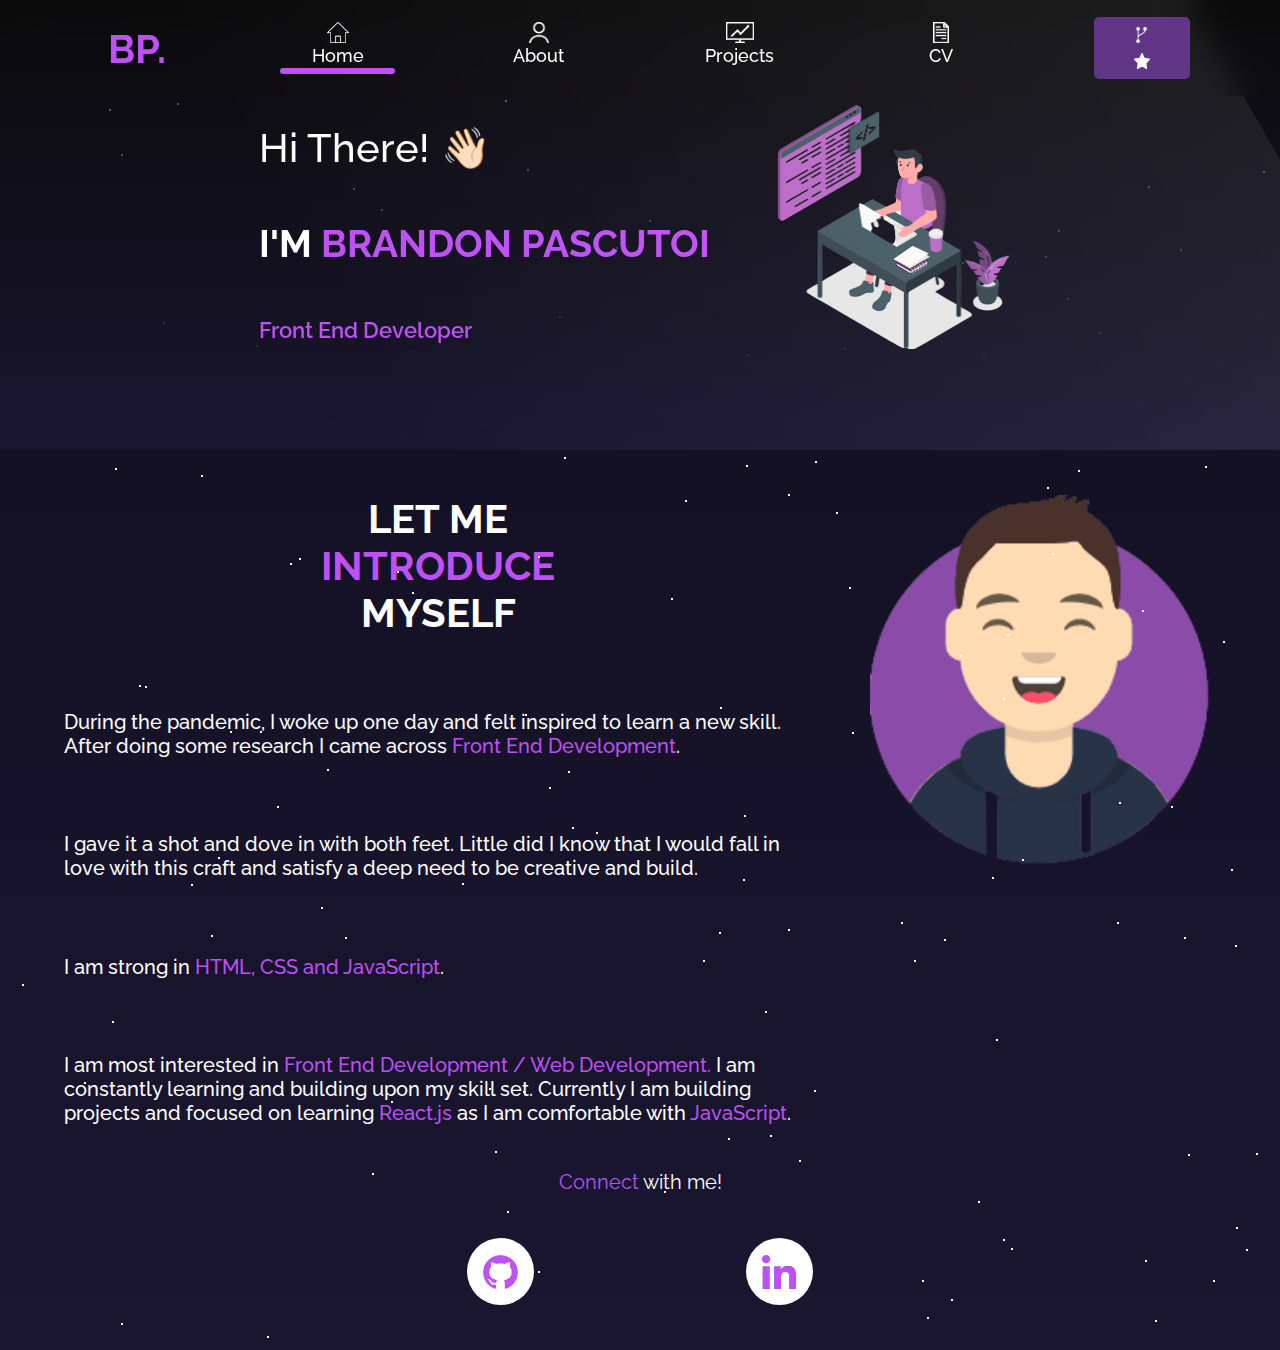
==== commit f22fd01a: "fixed bad coding practice" ====
--- a/index.html
+++ b/index.html
@@ -112,9 +112,7 @@
                     <p>👋🏻</p>
                 </span>
                 <h2>
-                    <p>I'M </p>
-                    <p>BRANDON </p>
-                    <p>PASCUTOI</p>
+                    <p>I'M <span class="different-color">BRANDON PASCUTOI</span></p>
                 </h2>
                 <div class="tagline-container">
                     <p class="tagline">Front End Developer</p>
--- a/style.css
+++ b/style.css
@@ -214,7 +214,7 @@
     justify-content: space-evenly;
 }
 
-.introduction-contents .landscape-content-container span {
+.introduction-contents .landscape-content-container span:not(.different-color) {
     display: flex;
     position: relative;
     top: 9%;
@@ -236,20 +236,11 @@
 .introduction-contents .landscape-content-container h2 {
     display: flex;
     width: 72.5%;
-    font-size: 2rem;
+    font-size: 1.9rem;
     flex-wrap: wrap;
     align-items: center;
     justify-content: space-between;
-}
-
-.introduction-contents .landscape-content-container h2 p:first-child {
     color: white;
-    font-weight: 500;
-}
-
-.introduction-contents .landscape-content-container h2 p:not(:first-child) {
-    color: #be50f4;
-    font-weight: 700;
 }
 
 .introduction-contents .landscape-content-container .tagline-container {
@@ -711,6 +702,12 @@
     .introduction-contents .landscape-content-container {
         justify-content: space-between;
         width: 40%;
+        align-items: flex-start;
+    }
+
+
+    .introduction-contents .landscape-content-container span:not(.different-color) {
+        width: 100%;
     }
 
     .introduction-contents .landscape-content-container span,
@@ -755,19 +752,6 @@
         height: 50rem;
         top: 0rem;
         padding-top: 5rem;
-    }
-}
-
-@media only screen 
-    and (min-device-width: 740px)
-    and (max-device-width: 740px)
-    and (min-device-height: 360px)
-    and (max-device-height: 360px)
-    and (orientation: landscape) {
-    
-    .introduction-contents .landscape-content-container h2 p:nth-child(2) {
-        position: relative;
-        right: 7%;
     }
 }
 
@@ -873,8 +857,8 @@
 /* iPad Air */
 
 @media only screen
-    and (min-device-width: 820px)
-    and (min-device-height : 1180px)
+    and (min-device-width: 768px)
+    and (min-device-height : 1024px)
     and (orientation: portrait) {
 
     .navBar,
@@ -1021,7 +1005,7 @@
     }
 
     .information-about-me {
-        height: 45rem;
+        height: 50rem;
     }
 
     .information-about-me .information-about-me-contents .text-and-image-container {
@@ -1031,7 +1015,7 @@
     }
 
     .information-about-me .information-about-me-contents .text-and-image-container .text-container {
-        width: 65%;
+        width: 60%;
         height: 100%;
     }
 
@@ -1046,7 +1030,7 @@
 
     .information-about-me .information-about-me-contents .text-and-image-container img {
         height: auto;
-        width: 30%;
+        width: 35%;
         position: relative;
         top: 10%;
     }
@@ -1080,7 +1064,7 @@
     }
 
     .about-me .contribution-graph {
-        height: 4.5%;
+        height: 4%;
     }
 
     .about-me .less-or-more-container {
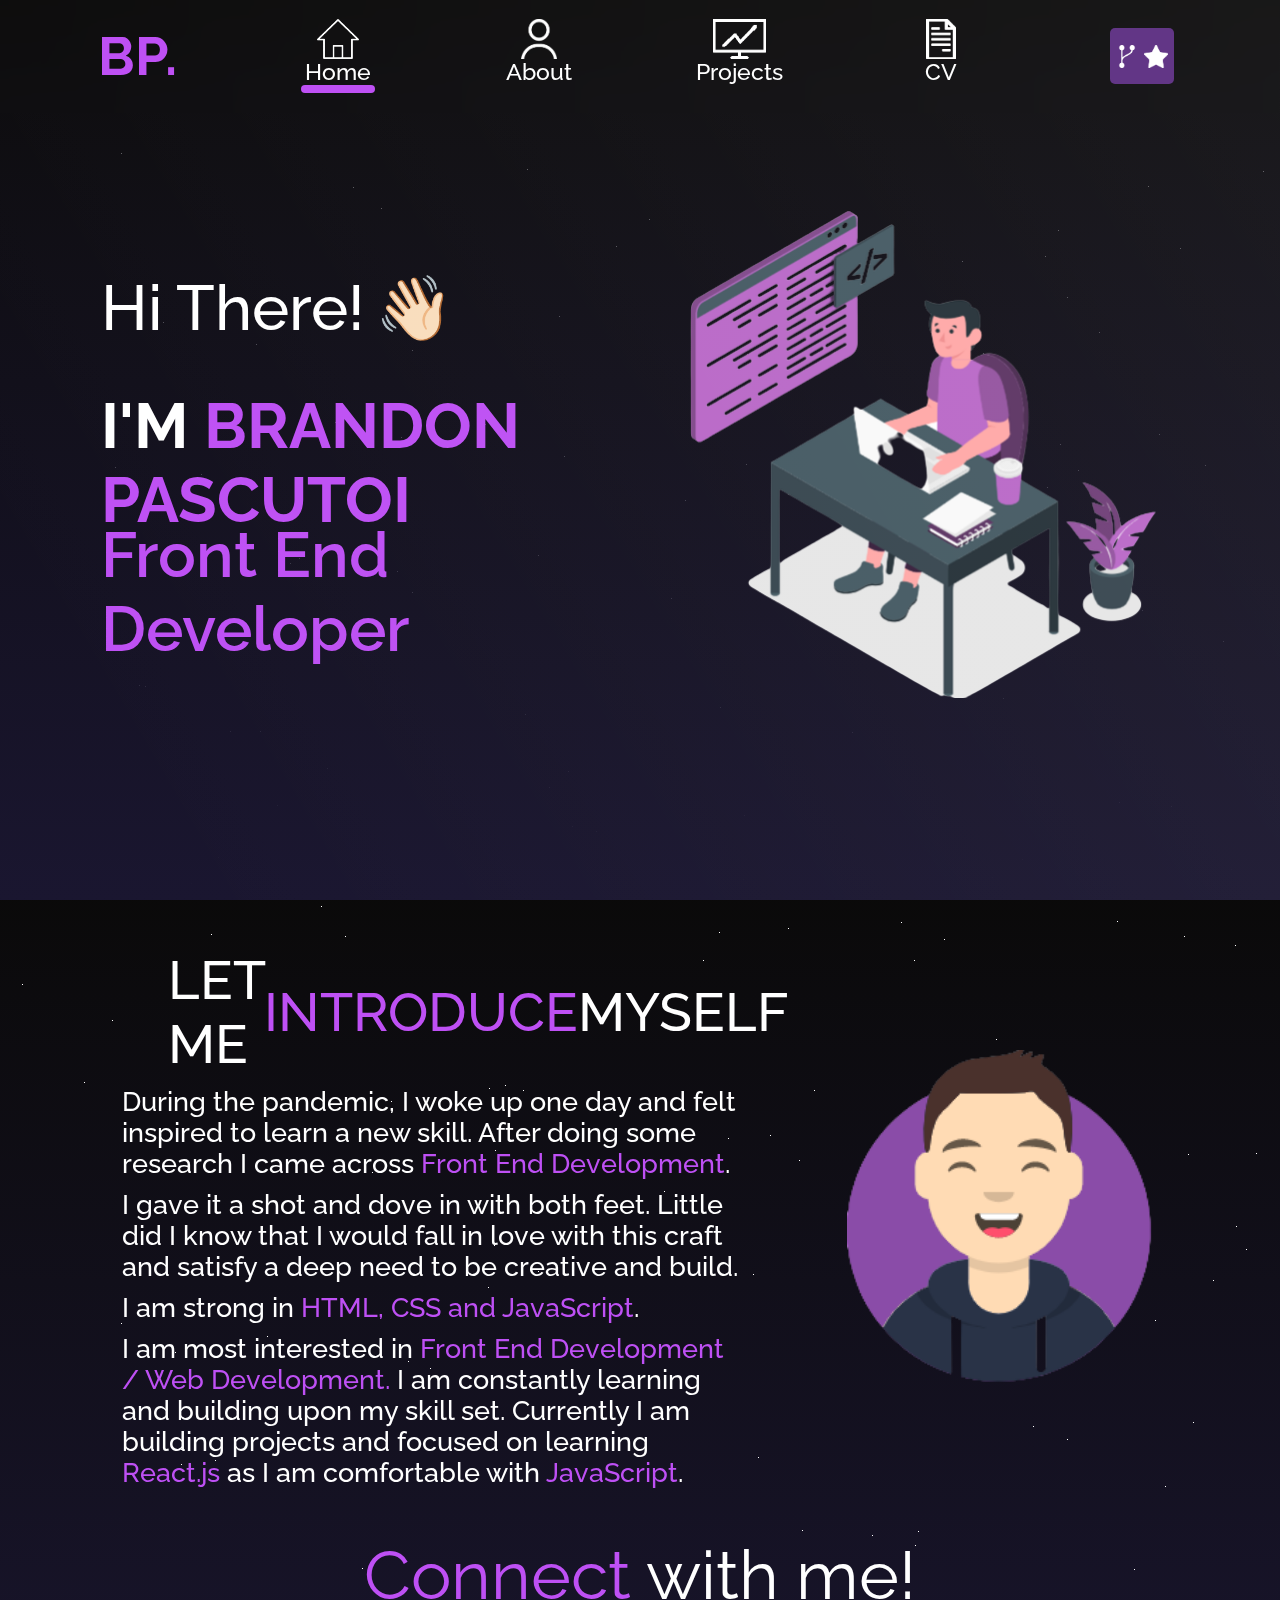
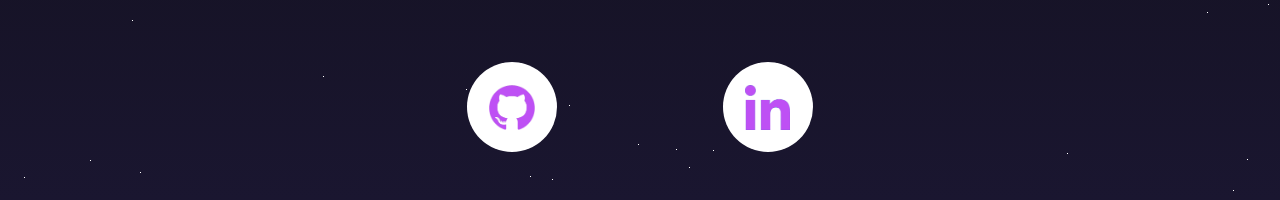
==== commit c51f5122: "finished media query for home page on monitors" ====
--- a/index.html
+++ b/index.html
@@ -103,6 +103,14 @@
         <div id="stars2"></div>
         <div id="stars3"></div>
     </section>
+    <section class="background-stars">
+        <div id="stars4"></div>
+        <div id="stars5"></div>
+    </section>
+    <section class="background-stars">
+        <div id="stars6"></div>
+        <div id="stars7"></div>
+    </section>
     <section class="introduction">
         <div class="gradient-overlay"></div>
         <span class="introduction-contents">
@@ -133,7 +141,7 @@
                 </span>
                 <img src="Images/Avatar.png.png">
             </span>
-            <p><span class="different-color">Connect</span> with me!</p>
+            <p class="connect-with-me"><span class="different-color">Connect</span> with me!</p>
             <div class="icons-container">
                 <div class="icon-circle">
                     <a href="https://github.com/BrandonPascutoi">
--- a/style.css
+++ b/style.css
@@ -4,6 +4,10 @@
     margin: 0;
     padding: 0;
     box-sizing: border-box;
+}
+
+*:not(.background-stars) {
+    z-index: 1;
 }
 
 html {
@@ -202,29 +206,33 @@
     display: flex;
     flex-direction: column;
     align-items: center;
+    justify-content: center;
+}
+
+.introduction-contents .landscape-content-container {
+    height: 45%;
+    width: 100%;
+    display: flex;
+    flex-direction: column;
+    align-items: center;
     justify-content: space-evenly;
 }
 
-.introduction-contents .landscape-content-container {
-    height: 55%;
-    width: 100%;
-    display: flex;
-    flex-direction: column;
-    align-items: center;
-    justify-content: space-evenly;
-}
-
 .introduction-contents .landscape-content-container span:not(.different-color) {
     display: flex;
+    height: 30%;
+    width: 72.5%;
+    align-items: center;
+}
+
+.introduction-contents .landscape-content-container span p:first-child {
+    display: flex;
+    align-items: center;
+}
+
+.introduction-contents .landscape-content-container span p:last-child {
     position: relative;
-    top: 9%;
-    width: 72.5%;
-    align-items: center;
-    margin-bottom: 5%;
-}
-
-.introduction-contents .landscape-content-container span p:first-child {
-    padding-right: 2.5%;
+    left: 10px;
 }
 
 .introduction-contents .landscape-content-container span p {
@@ -285,12 +293,7 @@
 }
 
 .about-me .about-me-text h1 {
-    text-align: center;
     font-size: 2.15rem;
-    display: flex;
-    width: 65%;
-    align-items: center;
-    justify-content: space-between;
 }
 
 .about-me .about-me-text .about-me-text-block {
@@ -571,10 +574,6 @@
     .about-me {
         top: 0rem;
         padding-top: 5rem;
-    }
-
-    .about-me .about-me-text h1 {
-        width: 37.5%;
     }
 
     .about-me .technology-icons .icon-row .icon {
@@ -701,10 +700,9 @@
 
     .introduction-contents .landscape-content-container {
         justify-content: space-between;
-        width: 40%;
+        width: 45%;
         align-items: flex-start;
     }
-
 
     .introduction-contents .landscape-content-container span:not(.different-color) {
         width: 100%;
@@ -802,10 +800,6 @@
             margin-right: 2.5%;
         }
 
-        .about-me .about-me-text h1 {
-            width: 30%;
-        }
-
         .about-me .contribution-graph {
             height: 6.5%;
         }
@@ -845,16 +839,12 @@
         right: 10%;
     }
 
-    .about-me .about-me-text h1 {
-        justify-content: space-around;
-    }
-
     .about-me .contribution-graph {
         height: 3.5%;
     }
 }
 
-/* iPad Air */
+/* iPad Mini + iPad Air */
 
 @media only screen
     and (min-device-width: 768px)
@@ -978,11 +968,14 @@
 
     .introduction-contents .landscape-content-container {
         justify-content: space-between;
-        width: 42.5%;
-        height: 45%;
-    }
-
-    .introduction-contents .landscape-content-container span,
+        width: 40%;
+        align-items: flex-start;
+    }
+
+    .introduction-contents .landscape-content-container span:not(.different-color) {
+        width: 100%;
+    }
+
     .introduction-contents .landscape-content-container h2,
     .introduction-contents .landscape-content-container .tagline-container {
         width: 100%;
@@ -1046,7 +1039,6 @@
     }
 
     .about-me .about-me-text h1 {
-        width: 60%;
         font-size: 4rem;
     }
 
@@ -1089,4 +1081,142 @@
     .cv-section .download-button p {
         font-size: 1.5rem;
     }
+}
+
+@media only screen
+    and (min-device-width: 1024px)
+    and (min-device-height : 768px)
+    and (orientation: landscape) {
+
+    .about-me {
+        height: 110rem;
+    }
+
+    .about-me .about-me-text h1 {
+        font-size: 3rem;
+    }
+
+    .about-me .about-me-text .about-me-text-block p {
+        font-size: 1.25rem;
+    }
+
+    .about-me img {
+        height: 15%;
+    }
+
+    .about-me h2,
+    .about-me h3 {
+        font-size: 3rem;
+    }
+
+    .about-me .contribution-graph {
+        height: 7%;
+    }
+
+    .about-me .less-or-more-container {
+        bottom: 5%;
+        height: 1.8rem;
+    }
+}
+
+@media only screen
+    and (min-device-width: 1180px)
+    and (min-device-height : 820px)
+    and (orientation: landscape) {
+
+    .about-me .less-or-more-container {
+        height: 2rem;
+    }
+}
+
+@media screen 
+    and (min-device-width: 1200px) {
+
+    .landscape-navBar {
+        height: 12.5vh;
+    }
+
+    .landscape-navBar .blur .menu-contents li h1 {
+        font-size: 6vh;
+    }
+
+    .landscape-navBar .blur .menu-contents li .icon-container {
+        height: 100%;
+        justify-content: center;
+        width: 65%;
+        font-size: 2.5vh;
+    }
+
+    .landscape-navBar .blur .menu-contents li .icon-container .icon {
+        height: 35%;
+    }
+
+    .landscape-navBar .blur .menu-contents li .icon-container .bar {
+        height: 7.5%;
+    }
+
+    .landscape-navBar .blur .menu-contents li:last-child .icon-container {
+        height: 50%;
+        width: 50%;
+        flex-direction: row;
+        justify-content: space-evenly;
+    }
+
+    .landscape-navBar .blur .menu-contents li:last-child .icon-container .source-button-icon {
+        height: 40%;
+    }
+
+    .introduction {
+        height: 100vh;
+    }
+
+    .introduction .introduction-contents .landscape-content-container span p,
+    .introduction .introduction-contents .landscape-content-container h2,
+    .introduction .introduction-contents .landscape-content-container .tagline-container .tagline {
+        font-size: 7vh;
+    }
+
+    .introduction .introduction-contents .landscape-content-container span,
+    .introduction .introduction-contents .landscape-content-container h2,
+    .introduction .introduction-contents .landscape-content-container .tagline-container {
+        height: 30%;
+    }
+
+    .information-about-me {
+        height: 100vh;
+        font-size: 3.5vh;
+        background-image: linear-gradient(rgba(17, 16, 16, 0.61),rgb(26, 22, 48));
+    }
+
+    .information-about-me .information-about-me-contents .text-and-image-container {
+        height: 60%;
+        width: 90%;
+        align-items: center;
+    }
+
+    .information-about-me .information-about-me-contents .text-and-image-container .text-container {
+        width: 60%;
+        font-size: 3vh;
+    }
+
+    .information-about-me .information-about-me-contents .text-and-image-container .text-container h3 {
+        font-size: 6vh;
+        flex-direction: row;
+        justify-content: space-between;
+        width: 85%;
+        font-weight: 500;
+    }
+
+    .information-about-me .information-about-me-contents .text-and-image-container img {
+        width: 30%;
+    }
+
+    .information-about-me .information-about-me-contents .connect-with-me {
+        font-size: 7.5vh;
+    }
+
+    .information-about-me .information-about-me-contents .icons-container .icon-circle {
+        height: 10vh;
+        width: 10vh;
+    }
 }--- a/star-background.css
+++ b/star-background.css
@@ -5,11 +5,12 @@
 
   .background-stars {
       position: fixed;
+      z-index: 0;
   }
 
   #stars2 {
-    width: 2px;
-    height: 2px;
+    width: 0.1vh;
+    height: 0.1vh;
     background: transparent;
     box-shadow: 743px 879px #FFF , 1145px 1260px #FFF , 1412px 672px #FFF , 507px 1211px #FFF , 52px 89px #FFF , 1045px 256px #FFF , 1022px 859px #FFF , 1520px 413px #FFF , 1575px 604px #FFF , 992px 877px #FFF , 914px 960px #FFF , 139px 685px #FFF , 720px 707px #FFF , 1235px 945px #FFF , 1256px 1153px #FFF , 1223px 641px #FFF , 1810px 466px #FFF , 1011px 1248px #FFF , 799px 1160px #FFF , 770px 1135px #FFF , 1000px 1841px #FFF , 1733px 385px #FFF , 1142px 610px #FFF , 1047px 487px #FFF , 1268px 1604px #FFF , 1877px 835px #FFF , 1003px 698px #FFF , 525px 714px #FFF , 703px 960px #FFF , 267px 1336px #FFF , 1343px 133px #FFF , 230px 731px #FFF , 1613px 1782px #FFF , 758px 1457px #FFF , 1877px 1912px #FFF , 1155px 1320px #FFF , 719px 932px #FFF , 746px 69px #FFF , 1148px 186px #FFF , 1642px 1323px #FFF , 728px 1138px #FFF , 815px 461px #FFF , 1281px 137px #FFF , 132px 1620px #FFF , 685px 500px #FFF , 1067px 1439px #FFF , 101px 1941px #FFF , 218px 857px #FFF , 181px 1464px #FFF , 1403px 769px #FFF , 744px 815px #FFF , 1052px 553px #FFF , 1447px 1035px #FFF , 814px 1090px #FFF , 1127px 1883px #FFF , 689px 83px #FFF , 1067px 1753px #FFF , 1948px 34px #FFF , 676px 1749px #FFF , 830px 1875px #FFF , 836px 512px #FFF , 1847px 800px #FFF , 920px 1950px #FFF , 368px 71px #FFF , 1773px 818px #FFF , 215px 1460px #FFF , 1246px 1249px #FFF , 1078px 470px #FFF , 401px 437px #FFF , 1711px 1570px #FFF , 1345px 506px #FFF , 397px 571px #FFF , 1610px 1971px #FFF , 1134px 1569px #FFF , 163px 322px #FFF , 1837px 371px #FFF , 485px 424px #FFF , 488px 1287px #FFF , 747px 354px #FFF , 944px 939px #FFF , 505px 100px #FFF , 470px 1438px #FFF , 1222px 1874px #FFF , 559px 316px #FFF , 1188px 1154px #FFF , 136px 11px #FFF , 1213px 1280px #FFF , 335px 422px #FFF , 1849px 388px #FFF , 181px 1449px #FFF , 1945px 1622px #FFF , 1609px 1373px #FFF , 901px 922px #FFF , 1413px 520px #FFF , 1526px 1563px #FFF , 1318px 1232px #FFF , 1623px 518px #FFF , 664px 76px #FFF , 1692px 1963px #FFF , 1752px 1104px #FFF , 1291px 1249px #FFF , 369px 1823px #FFF , 552px 1779px #FFF , 1007px 634px #FFF , 391px 1101px #FFF , 1480px 1260px #FFF , 1375px 251px #FFF , 594px 1939px #FFF , 1832px 333px #FFF , 1233px 1790px #FFF , 1802px 648px #FFF , 1934px 798px #FFF , 1781px 1814px #FFF , 1849px 1544px #FFF , 568px 771px #FFF , 527px 169px #FFF , 1094px 62px #FFF , 713px 1750px #FFF , 290px 563px #FFF , 1704px 935px #FFF , 1207px 1612px #FFF , 202px 1971px #FFF , 1451px 355px #FFF , 1749px 571px #FFF , 1292px 1565px #FFF , 1827px 1082px #FFF , 22px 984px #FFF , 1315px 1760px #FFF , 1699px 1391px #FFF , 1793px 1715px #FFF , 1501px 49px #FFF , 1480px 1502px #FFF , 1455px 1964px #FFF , 1787px 1539px #FFF , 462px 883px #FFF , 84px 1082px #FFF , 1589px 1414px #FFF , 121px 1323px #FFF , 788px 494px #FFF , 109px 109px #FFF , 951px 1299px #FFF , 872px 1535px #FFF , 1171px 806px #FFF , 671px 598px #FFF , 1767px 1069px #FFF , 192px 1881px #FFF , 1263px 171px #FFF , 1532px 224px #FFF , 664px 1191px #FFF , 145px 686px #FFF , 638px 1744px #FFF , 1099px 332px #FFF , 1119px 802px #FFF , 530px 1776px #FFF , 765px 1011px #FFF , 1528px 1117px #FFF , 1375px 1170px #FFF , 1454px 470px #FFF , 299px 558px #FFF , 960px 655px #FFF , 1816px 1220px #FFF , 1165px 1486px #FFF , 260px 731px #FFF , 548px 80px #FFF , 1003px 1239px #FFF , 1058px 230px #FFF , 505px 1085px #FFF , 140px 1772px #FFF , 1439px 326px #FFF , 1456px 778px #FFF , 915px 1545px #FFF , 430px 1368px #FFF , 849px 587px #FFF , 1231px 869px #FFF , 1662px 928px #FFF , 1903px 38px #FFF , 1052px 1977px #FFF , 1935px 1481px #FFF , 538px 1271px #FFF , 1511px 1304px #FFF , 1617px 1015px #FFF , 489px 1088px #FFF , 996px 1039px #FFF , 201px 1878px #FFF , 466px 1689px #FFF , 1363px 862px #FFF , 1374px 1714px #FFF , 549px 787px #FFF , 1669px 1043px #FFF , 697px 1874px #FFF , 1915px 1724px #FFF , 1488px 1629px #FFF , 1545px 1875px #FFF , 978px 1201px #FFF , 1126px 1916px #FFF , 412px 592px #FFF , 852px 732px #FFF , 1060px 444px #FFF , 323px 1676px #FFF , 1593px 1616px #FFF;
     animation: animStar 100s linear infinite;
@@ -18,15 +19,15 @@
     content: " ";
     position: absolute;
     top: 2000px;
-    width: 2px;
-    height: 2px;
+    width: 0.1vh;
+    height: 0.1vh;
     background: transparent;
     box-shadow: 743px 879px #FFF , 1145px 1260px #FFF , 1412px 672px #FFF , 507px 1211px #FFF , 52px 89px #FFF , 1045px 256px #FFF , 1022px 859px #FFF , 1520px 413px #FFF , 1575px 604px #FFF , 992px 877px #FFF , 914px 960px #FFF , 139px 685px #FFF , 720px 707px #FFF , 1235px 945px #FFF , 1256px 1153px #FFF , 1223px 641px #FFF , 1810px 466px #FFF , 1011px 1248px #FFF , 799px 1160px #FFF , 770px 1135px #FFF , 1000px 1841px #FFF , 1733px 385px #FFF , 1142px 610px #FFF , 1047px 487px #FFF , 1268px 1604px #FFF , 1877px 835px #FFF , 1003px 698px #FFF , 525px 714px #FFF , 703px 960px #FFF , 267px 1336px #FFF , 1343px 133px #FFF , 230px 731px #FFF , 1613px 1782px #FFF , 758px 1457px #FFF , 1877px 1912px #FFF , 1155px 1320px #FFF , 719px 932px #FFF , 746px 69px #FFF , 1148px 186px #FFF , 1642px 1323px #FFF , 728px 1138px #FFF , 815px 461px #FFF , 1281px 137px #FFF , 132px 1620px #FFF , 685px 500px #FFF , 1067px 1439px #FFF , 101px 1941px #FFF , 218px 857px #FFF , 181px 1464px #FFF , 1403px 769px #FFF , 744px 815px #FFF , 1052px 553px #FFF , 1447px 1035px #FFF , 814px 1090px #FFF , 1127px 1883px #FFF , 689px 83px #FFF , 1067px 1753px #FFF , 1948px 34px #FFF , 676px 1749px #FFF , 830px 1875px #FFF , 836px 512px #FFF , 1847px 800px #FFF , 920px 1950px #FFF , 368px 71px #FFF , 1773px 818px #FFF , 215px 1460px #FFF , 1246px 1249px #FFF , 1078px 470px #FFF , 401px 437px #FFF , 1711px 1570px #FFF , 1345px 506px #FFF , 397px 571px #FFF , 1610px 1971px #FFF , 1134px 1569px #FFF , 163px 322px #FFF , 1837px 371px #FFF , 485px 424px #FFF , 488px 1287px #FFF , 747px 354px #FFF , 944px 939px #FFF , 505px 100px #FFF , 470px 1438px #FFF , 1222px 1874px #FFF , 559px 316px #FFF , 1188px 1154px #FFF , 136px 11px #FFF , 1213px 1280px #FFF , 335px 422px #FFF , 1849px 388px #FFF , 181px 1449px #FFF , 1945px 1622px #FFF , 1609px 1373px #FFF , 901px 922px #FFF , 1413px 520px #FFF , 1526px 1563px #FFF , 1318px 1232px #FFF , 1623px 518px #FFF , 664px 76px #FFF , 1692px 1963px #FFF , 1752px 1104px #FFF , 1291px 1249px #FFF , 369px 1823px #FFF , 552px 1779px #FFF , 1007px 634px #FFF , 391px 1101px #FFF , 1480px 1260px #FFF , 1375px 251px #FFF , 594px 1939px #FFF , 1832px 333px #FFF , 1233px 1790px #FFF , 1802px 648px #FFF , 1934px 798px #FFF , 1781px 1814px #FFF , 1849px 1544px #FFF , 568px 771px #FFF , 527px 169px #FFF , 1094px 62px #FFF , 713px 1750px #FFF , 290px 563px #FFF , 1704px 935px #FFF , 1207px 1612px #FFF , 202px 1971px #FFF , 1451px 355px #FFF , 1749px 571px #FFF , 1292px 1565px #FFF , 1827px 1082px #FFF , 22px 984px #FFF , 1315px 1760px #FFF , 1699px 1391px #FFF , 1793px 1715px #FFF , 1501px 49px #FFF , 1480px 1502px #FFF , 1455px 1964px #FFF , 1787px 1539px #FFF , 462px 883px #FFF , 84px 1082px #FFF , 1589px 1414px #FFF , 121px 1323px #FFF , 788px 494px #FFF , 109px 109px #FFF , 951px 1299px #FFF , 872px 1535px #FFF , 1171px 806px #FFF , 671px 598px #FFF , 1767px 1069px #FFF , 192px 1881px #FFF , 1263px 171px #FFF , 1532px 224px #FFF , 664px 1191px #FFF , 145px 686px #FFF , 638px 1744px #FFF , 1099px 332px #FFF , 1119px 802px #FFF , 530px 1776px #FFF , 765px 1011px #FFF , 1528px 1117px #FFF , 1375px 1170px #FFF , 1454px 470px #FFF , 299px 558px #FFF , 960px 655px #FFF , 1816px 1220px #FFF , 1165px 1486px #FFF , 260px 731px #FFF , 548px 80px #FFF , 1003px 1239px #FFF , 1058px 230px #FFF , 505px 1085px #FFF , 140px 1772px #FFF , 1439px 326px #FFF , 1456px 778px #FFF , 915px 1545px #FFF , 430px 1368px #FFF , 849px 587px #FFF , 1231px 869px #FFF , 1662px 928px #FFF , 1903px 38px #FFF , 1052px 1977px #FFF , 1935px 1481px #FFF , 538px 1271px #FFF , 1511px 1304px #FFF , 1617px 1015px #FFF , 489px 1088px #FFF , 996px 1039px #FFF , 201px 1878px #FFF , 466px 1689px #FFF , 1363px 862px #FFF , 1374px 1714px #FFF , 549px 787px #FFF , 1669px 1043px #FFF , 697px 1874px #FFF , 1915px 1724px #FFF , 1488px 1629px #FFF , 1545px 1875px #FFF , 978px 1201px #FFF , 1126px 1916px #FFF , 412px 592px #FFF , 852px 732px #FFF , 1060px 444px #FFF , 323px 1676px #FFF , 1593px 1616px #FFF;
   }
   
   #stars3 {
-    width: 2px;
-    height: 2px;
+    width: 0.1vh;
+    height: 0.1vh;
     background: transparent;
     box-shadow: 1703px 1208px #FFF , 381px 207px #FFF , 1516px 1990px #FFF , 1960px 982px #FFF , 922px 1278px #FFF , 689px 1766px #FFF , 538px 554px #FFF , 802px 1529px #FFF , 871px 1805px #FFF , 228px 1830px #FFF , 353px 186px #FFF , 1873px 1154px #FFF , 494px 1244px #FFF , 1415px 261px #FFF , 1020px 1990px #FFF , 1924px 1169px #FFF , 1205px 464px #FFF , 596px 830px #FFF , 1319px 504px #FFF , 953px 1850px #FFF , 408px 1360px #FFF , 569px 1704px #FFF , 1367px 729px #FFF , 807px 1845px #FFF , 572px 825px #FFF , 523px 1089px #FFF , 1405px 1622px #FFF , 1352px 423px #FFF , 1247px 1758px #FFF , 1117px 920px #FFF , 983px 352px #FFF , 175px 1351px #FFF , 962px 260px #FFF , 918px 1530px #FFF , 1184px 935px #FFF , 201px 473px #FFF , 90px 1759px #FFF , 211px 933px #FFF , 1887px 171px #FFF , 177px 101px #FFF , 844px 346px #FFF , 283px 1821px #FFF , 1236px 1225px #FFF , 173px 1875px #FFF , 24px 1776px #FFF , 277px 804px #FFF , 1714px 715px #FFF , 937px 1882px #FFF , 1708px 1405px #FFF , 173px 1847px #FFF , 1902px 1160px #FFF , 1725px 1270px #FFF , 36px 18px #FFF , 1612px 1467px #FFF , 1390px 1733px #FFF , 927px 1315px #FFF , 1907px 1337px #FFF , 1855px 1454px #FFF , 1033px 1425px #FFF , 1450px 1359px #FFF , 1422px 771px #FFF , 256px 343px #FFF , 1581px 340px #FFF , 1180px 247px #FFF , 191px 882px #FFF , 372px 1171px #FFF , 1509px 937px #FFF , 1018px 1829px #FFF , 121px 152px #FFF , 327px 767px #FFF , 1438px 1421px #FFF , 321px 905px #FFF , 616px 245px #FFF , 1957px 1520px #FFF , 1811px 1924px #FFF , 1454px 1778px #FFF , 1507px 822px #FFF , 649px 218px #FFF , 362px 1567px #FFF , 1637px 145px #FFF , 115px 466px #FFF , 345px 935px #FFF , 112px 1019px #FFF , 1440px 1910px #FFF , 1280px 1367px #FFF , 1505px 890px #FFF , 788px 927px #FFF , 753px 1273px #FFF , 1924px 1714px #FFF , 495px 1149px #FFF , 267px 1851px #FFF , 1293px 1431px #FFF , 1159px 433px #FFF , 1725px 1170px #FFF , 1067px 296px #FFF , 746px 463px #FFF , 412px 349px #FFF , 1193px 1421px #FFF , 564px 455px #FFF , 1675px 589px #FFF;
     animation: animStar 150s linear infinite;
@@ -34,9 +35,78 @@
   #stars3:after {
     content: " ";
     position: absolute;
+    width: 0.1vh;
+    height: 0.1vh;
+    background: transparent;
+    box-shadow: 1703px 1208px #FFF , 381px 207px #FFF , 1516px 1990px #FFF , 1960px 982px #FFF , 922px 1278px #FFF , 689px 1766px #FFF , 538px 554px #FFF , 802px 1529px #FFF , 871px 1805px #FFF , 228px 1830px #FFF , 353px 186px #FFF , 1873px 1154px #FFF , 494px 1244px #FFF , 1415px 261px #FFF , 1020px 1990px #FFF , 1924px 1169px #FFF , 1205px 464px #FFF , 596px 830px #FFF , 1319px 504px #FFF , 953px 1850px #FFF , 408px 1360px #FFF , 569px 1704px #FFF , 1367px 729px #FFF , 807px 1845px #FFF , 572px 825px #FFF , 523px 1089px #FFF , 1405px 1622px #FFF , 1352px 423px #FFF , 1247px 1758px #FFF , 1117px 920px #FFF , 983px 352px #FFF , 175px 1351px #FFF , 962px 260px #FFF , 918px 1530px #FFF , 1184px 935px #FFF , 201px 473px #FFF , 90px 1759px #FFF , 211px 933px #FFF , 1887px 171px #FFF , 177px 101px #FFF , 844px 346px #FFF , 283px 1821px #FFF , 1236px 1225px #FFF , 173px 1875px #FFF , 24px 1776px #FFF , 277px 804px #FFF , 1714px 715px #FFF , 937px 1882px #FFF , 1708px 1405px #FFF , 173px 1847px #FFF , 1902px 1160px #FFF , 1725px 1270px #FFF , 36px 18px #FFF , 1612px 1467px #FFF , 1390px 1733px #FFF , 927px 1315px #FFF , 1907px 1337px #FFF , 1855px 1454px #FFF , 1033px 1425px #FFF , 1450px 1359px #FFF , 1422px 771px #FFF , 256px 343px #FFF , 1581px 340px #FFF , 1180px 247px #FFF , 191px 882px #FFF , 372px 1171px #FFF , 1509px 937px #FFF , 1018px 1829px #FFF , 121px 152px #FFF , 327px 767px #FFF , 1438px 1421px #FFF , 321px 905px #FFF , 616px 245px #FFF , 1957px 1520px #FFF , 1811px 1924px #FFF , 1454px 1778px #FFF , 1507px 822px #FFF , 649px 218px #FFF , 362px 1567px #FFF , 1637px 145px #FFF , 115px 466px #FFF , 345px 935px #FFF , 112px 1019px #FFF , 1440px 1910px #FFF , 1280px 1367px #FFF , 1505px 890px #FFF , 788px 927px #FFF , 753px 1273px #FFF , 1924px 1714px #FFF , 495px 1149px #FFF , 267px 1851px #FFF , 1293px 1431px #FFF , 1159px 433px #FFF , 1725px 1170px #FFF , 1067px 296px #FFF , 746px 463px #FFF , 412px 349px #FFF , 1193px 1421px #FFF , 564px 455px #FFF , 1675px 589px #FFF;
+  }
+
+  #stars4 {
+    width: 0.1vh;
+    height: 0.1vh;
+    background: transparent;
+    box-shadow: 743px 879px #FFF , 1145px 1260px #FFF , 1412px 672px #FFF , 507px 1211px #FFF , 52px 89px #FFF , 1045px 256px #FFF , 1022px 859px #FFF , 1520px 413px #FFF , 1575px 604px #FFF , 992px 877px #FFF , 914px 960px #FFF , 139px 685px #FFF , 720px 707px #FFF , 1235px 945px #FFF , 1256px 1153px #FFF , 1223px 641px #FFF , 1810px 466px #FFF , 1011px 1248px #FFF , 799px 1160px #FFF , 770px 1135px #FFF , 1000px 1841px #FFF , 1733px 385px #FFF , 1142px 610px #FFF , 1047px 487px #FFF , 1268px 1604px #FFF , 1877px 835px #FFF , 1003px 698px #FFF , 525px 714px #FFF , 703px 960px #FFF , 267px 1336px #FFF , 1343px 133px #FFF , 230px 731px #FFF , 1613px 1782px #FFF , 758px 1457px #FFF , 1877px 1912px #FFF , 1155px 1320px #FFF , 719px 932px #FFF , 746px 69px #FFF , 1148px 186px #FFF , 1642px 1323px #FFF , 728px 1138px #FFF , 815px 461px #FFF , 1281px 137px #FFF , 132px 1620px #FFF , 685px 500px #FFF , 1067px 1439px #FFF , 101px 1941px #FFF , 218px 857px #FFF , 181px 1464px #FFF , 1403px 769px #FFF , 744px 815px #FFF , 1052px 553px #FFF , 1447px 1035px #FFF , 814px 1090px #FFF , 1127px 1883px #FFF , 689px 83px #FFF , 1067px 1753px #FFF , 1948px 34px #FFF , 676px 1749px #FFF , 830px 1875px #FFF , 836px 512px #FFF , 1847px 800px #FFF , 920px 1950px #FFF , 368px 71px #FFF , 1773px 818px #FFF , 215px 1460px #FFF , 1246px 1249px #FFF , 1078px 470px #FFF , 401px 437px #FFF , 1711px 1570px #FFF , 1345px 506px #FFF , 397px 571px #FFF , 1610px 1971px #FFF , 1134px 1569px #FFF , 163px 322px #FFF , 1837px 371px #FFF , 485px 424px #FFF , 488px 1287px #FFF , 747px 354px #FFF , 944px 939px #FFF , 505px 100px #FFF , 470px 1438px #FFF , 1222px 1874px #FFF , 559px 316px #FFF , 1188px 1154px #FFF , 136px 11px #FFF , 1213px 1280px #FFF , 335px 422px #FFF , 1849px 388px #FFF , 181px 1449px #FFF , 1945px 1622px #FFF , 1609px 1373px #FFF , 901px 922px #FFF , 1413px 520px #FFF , 1526px 1563px #FFF , 1318px 1232px #FFF , 1623px 518px #FFF , 664px 76px #FFF , 1692px 1963px #FFF , 1752px 1104px #FFF , 1291px 1249px #FFF , 369px 1823px #FFF , 552px 1779px #FFF , 1007px 634px #FFF , 391px 1101px #FFF , 1480px 1260px #FFF , 1375px 251px #FFF , 594px 1939px #FFF , 1832px 333px #FFF , 1233px 1790px #FFF , 1802px 648px #FFF , 1934px 798px #FFF , 1781px 1814px #FFF , 1849px 1544px #FFF , 568px 771px #FFF , 527px 169px #FFF , 1094px 62px #FFF , 713px 1750px #FFF , 290px 563px #FFF , 1704px 935px #FFF , 1207px 1612px #FFF , 202px 1971px #FFF , 1451px 355px #FFF , 1749px 571px #FFF , 1292px 1565px #FFF , 1827px 1082px #FFF , 22px 984px #FFF , 1315px 1760px #FFF , 1699px 1391px #FFF , 1793px 1715px #FFF , 1501px 49px #FFF , 1480px 1502px #FFF , 1455px 1964px #FFF , 1787px 1539px #FFF , 462px 883px #FFF , 84px 1082px #FFF , 1589px 1414px #FFF , 121px 1323px #FFF , 788px 494px #FFF , 109px 109px #FFF , 951px 1299px #FFF , 872px 1535px #FFF , 1171px 806px #FFF , 671px 598px #FFF , 1767px 1069px #FFF , 192px 1881px #FFF , 1263px 171px #FFF , 1532px 224px #FFF , 664px 1191px #FFF , 145px 686px #FFF , 638px 1744px #FFF , 1099px 332px #FFF , 1119px 802px #FFF , 530px 1776px #FFF , 765px 1011px #FFF , 1528px 1117px #FFF , 1375px 1170px #FFF , 1454px 470px #FFF , 299px 558px #FFF , 960px 655px #FFF , 1816px 1220px #FFF , 1165px 1486px #FFF , 260px 731px #FFF , 548px 80px #FFF , 1003px 1239px #FFF , 1058px 230px #FFF , 505px 1085px #FFF , 140px 1772px #FFF , 1439px 326px #FFF , 1456px 778px #FFF , 915px 1545px #FFF , 430px 1368px #FFF , 849px 587px #FFF , 1231px 869px #FFF , 1662px 928px #FFF , 1903px 38px #FFF , 1052px 1977px #FFF , 1935px 1481px #FFF , 538px 1271px #FFF , 1511px 1304px #FFF , 1617px 1015px #FFF , 489px 1088px #FFF , 996px 1039px #FFF , 201px 1878px #FFF , 466px 1689px #FFF , 1363px 862px #FFF , 1374px 1714px #FFF , 549px 787px #FFF , 1669px 1043px #FFF , 697px 1874px #FFF , 1915px 1724px #FFF , 1488px 1629px #FFF , 1545px 1875px #FFF , 978px 1201px #FFF , 1126px 1916px #FFF , 412px 592px #FFF , 852px 732px #FFF , 1060px 444px #FFF , 323px 1676px #FFF , 1593px 1616px #FFF;
+    animation: animStar 100s linear infinite;
+  }
+  #stars4:after {
+    left: 2000px;
+    content: " ";
+    position: absolute;
+    width: 0.1vh;
+    height: 0.1vh;
+    background: transparent;
+    box-shadow: 743px 879px #FFF , 1145px 1260px #FFF , 1412px 672px #FFF , 507px 1211px #FFF , 52px 89px #FFF , 1045px 256px #FFF , 1022px 859px #FFF , 1520px 413px #FFF , 1575px 604px #FFF , 992px 877px #FFF , 914px 960px #FFF , 139px 685px #FFF , 720px 707px #FFF , 1235px 945px #FFF , 1256px 1153px #FFF , 1223px 641px #FFF , 1810px 466px #FFF , 1011px 1248px #FFF , 799px 1160px #FFF , 770px 1135px #FFF , 1000px 1841px #FFF , 1733px 385px #FFF , 1142px 610px #FFF , 1047px 487px #FFF , 1268px 1604px #FFF , 1877px 835px #FFF , 1003px 698px #FFF , 525px 714px #FFF , 703px 960px #FFF , 267px 1336px #FFF , 1343px 133px #FFF , 230px 731px #FFF , 1613px 1782px #FFF , 758px 1457px #FFF , 1877px 1912px #FFF , 1155px 1320px #FFF , 719px 932px #FFF , 746px 69px #FFF , 1148px 186px #FFF , 1642px 1323px #FFF , 728px 1138px #FFF , 815px 461px #FFF , 1281px 137px #FFF , 132px 1620px #FFF , 685px 500px #FFF , 1067px 1439px #FFF , 101px 1941px #FFF , 218px 857px #FFF , 181px 1464px #FFF , 1403px 769px #FFF , 744px 815px #FFF , 1052px 553px #FFF , 1447px 1035px #FFF , 814px 1090px #FFF , 1127px 1883px #FFF , 689px 83px #FFF , 1067px 1753px #FFF , 1948px 34px #FFF , 676px 1749px #FFF , 830px 1875px #FFF , 836px 512px #FFF , 1847px 800px #FFF , 920px 1950px #FFF , 368px 71px #FFF , 1773px 818px #FFF , 215px 1460px #FFF , 1246px 1249px #FFF , 1078px 470px #FFF , 401px 437px #FFF , 1711px 1570px #FFF , 1345px 506px #FFF , 397px 571px #FFF , 1610px 1971px #FFF , 1134px 1569px #FFF , 163px 322px #FFF , 1837px 371px #FFF , 485px 424px #FFF , 488px 1287px #FFF , 747px 354px #FFF , 944px 939px #FFF , 505px 100px #FFF , 470px 1438px #FFF , 1222px 1874px #FFF , 559px 316px #FFF , 1188px 1154px #FFF , 136px 11px #FFF , 1213px 1280px #FFF , 335px 422px #FFF , 1849px 388px #FFF , 181px 1449px #FFF , 1945px 1622px #FFF , 1609px 1373px #FFF , 901px 922px #FFF , 1413px 520px #FFF , 1526px 1563px #FFF , 1318px 1232px #FFF , 1623px 518px #FFF , 664px 76px #FFF , 1692px 1963px #FFF , 1752px 1104px #FFF , 1291px 1249px #FFF , 369px 1823px #FFF , 552px 1779px #FFF , 1007px 634px #FFF , 391px 1101px #FFF , 1480px 1260px #FFF , 1375px 251px #FFF , 594px 1939px #FFF , 1832px 333px #FFF , 1233px 1790px #FFF , 1802px 648px #FFF , 1934px 798px #FFF , 1781px 1814px #FFF , 1849px 1544px #FFF , 568px 771px #FFF , 527px 169px #FFF , 1094px 62px #FFF , 713px 1750px #FFF , 290px 563px #FFF , 1704px 935px #FFF , 1207px 1612px #FFF , 202px 1971px #FFF , 1451px 355px #FFF , 1749px 571px #FFF , 1292px 1565px #FFF , 1827px 1082px #FFF , 22px 984px #FFF , 1315px 1760px #FFF , 1699px 1391px #FFF , 1793px 1715px #FFF , 1501px 49px #FFF , 1480px 1502px #FFF , 1455px 1964px #FFF , 1787px 1539px #FFF , 462px 883px #FFF , 84px 1082px #FFF , 1589px 1414px #FFF , 121px 1323px #FFF , 788px 494px #FFF , 109px 109px #FFF , 951px 1299px #FFF , 872px 1535px #FFF , 1171px 806px #FFF , 671px 598px #FFF , 1767px 1069px #FFF , 192px 1881px #FFF , 1263px 171px #FFF , 1532px 224px #FFF , 664px 1191px #FFF , 145px 686px #FFF , 638px 1744px #FFF , 1099px 332px #FFF , 1119px 802px #FFF , 530px 1776px #FFF , 765px 1011px #FFF , 1528px 1117px #FFF , 1375px 1170px #FFF , 1454px 470px #FFF , 299px 558px #FFF , 960px 655px #FFF , 1816px 1220px #FFF , 1165px 1486px #FFF , 260px 731px #FFF , 548px 80px #FFF , 1003px 1239px #FFF , 1058px 230px #FFF , 505px 1085px #FFF , 140px 1772px #FFF , 1439px 326px #FFF , 1456px 778px #FFF , 915px 1545px #FFF , 430px 1368px #FFF , 849px 587px #FFF , 1231px 869px #FFF , 1662px 928px #FFF , 1903px 38px #FFF , 1052px 1977px #FFF , 1935px 1481px #FFF , 538px 1271px #FFF , 1511px 1304px #FFF , 1617px 1015px #FFF , 489px 1088px #FFF , 996px 1039px #FFF , 201px 1878px #FFF , 466px 1689px #FFF , 1363px 862px #FFF , 1374px 1714px #FFF , 549px 787px #FFF , 1669px 1043px #FFF , 697px 1874px #FFF , 1915px 1724px #FFF , 1488px 1629px #FFF , 1545px 1875px #FFF , 978px 1201px #FFF , 1126px 1916px #FFF , 412px 592px #FFF , 852px 732px #FFF , 1060px 444px #FFF , 323px 1676px #FFF , 1593px 1616px #FFF;
+  }
+  
+  #stars5 {
+    width: 0.1vh;
+    height: 0.1vh;
+    background: transparent;
+    box-shadow: 1703px 1208px #FFF , 381px 207px #FFF , 1516px 1990px #FFF , 1960px 982px #FFF , 922px 1278px #FFF , 689px 1766px #FFF , 538px 554px #FFF , 802px 1529px #FFF , 871px 1805px #FFF , 228px 1830px #FFF , 353px 186px #FFF , 1873px 1154px #FFF , 494px 1244px #FFF , 1415px 261px #FFF , 1020px 1990px #FFF , 1924px 1169px #FFF , 1205px 464px #FFF , 596px 830px #FFF , 1319px 504px #FFF , 953px 1850px #FFF , 408px 1360px #FFF , 569px 1704px #FFF , 1367px 729px #FFF , 807px 1845px #FFF , 572px 825px #FFF , 523px 1089px #FFF , 1405px 1622px #FFF , 1352px 423px #FFF , 1247px 1758px #FFF , 1117px 920px #FFF , 983px 352px #FFF , 175px 1351px #FFF , 962px 260px #FFF , 918px 1530px #FFF , 1184px 935px #FFF , 201px 473px #FFF , 90px 1759px #FFF , 211px 933px #FFF , 1887px 171px #FFF , 177px 101px #FFF , 844px 346px #FFF , 283px 1821px #FFF , 1236px 1225px #FFF , 173px 1875px #FFF , 24px 1776px #FFF , 277px 804px #FFF , 1714px 715px #FFF , 937px 1882px #FFF , 1708px 1405px #FFF , 173px 1847px #FFF , 1902px 1160px #FFF , 1725px 1270px #FFF , 36px 18px #FFF , 1612px 1467px #FFF , 1390px 1733px #FFF , 927px 1315px #FFF , 1907px 1337px #FFF , 1855px 1454px #FFF , 1033px 1425px #FFF , 1450px 1359px #FFF , 1422px 771px #FFF , 256px 343px #FFF , 1581px 340px #FFF , 1180px 247px #FFF , 191px 882px #FFF , 372px 1171px #FFF , 1509px 937px #FFF , 1018px 1829px #FFF , 121px 152px #FFF , 327px 767px #FFF , 1438px 1421px #FFF , 321px 905px #FFF , 616px 245px #FFF , 1957px 1520px #FFF , 1811px 1924px #FFF , 1454px 1778px #FFF , 1507px 822px #FFF , 649px 218px #FFF , 362px 1567px #FFF , 1637px 145px #FFF , 115px 466px #FFF , 345px 935px #FFF , 112px 1019px #FFF , 1440px 1910px #FFF , 1280px 1367px #FFF , 1505px 890px #FFF , 788px 927px #FFF , 753px 1273px #FFF , 1924px 1714px #FFF , 495px 1149px #FFF , 267px 1851px #FFF , 1293px 1431px #FFF , 1159px 433px #FFF , 1725px 1170px #FFF , 1067px 296px #FFF , 746px 463px #FFF , 412px 349px #FFF , 1193px 1421px #FFF , 564px 455px #FFF , 1675px 589px #FFF;
+    animation: animStar 150s linear infinite;
+  }
+  #stars5:after {
+    left: 2000px;
+    content: " ";
+    position: absolute;
     top: 2000px;
-    width: 2px;
-    height: 2px;
+    width: 0.1vh;
+    height: 0.1vh;
+    background: transparent;
+    box-shadow: 1703px 1208px #FFF , 381px 207px #FFF , 1516px 1990px #FFF , 1960px 982px #FFF , 922px 1278px #FFF , 689px 1766px #FFF , 538px 554px #FFF , 802px 1529px #FFF , 871px 1805px #FFF , 228px 1830px #FFF , 353px 186px #FFF , 1873px 1154px #FFF , 494px 1244px #FFF , 1415px 261px #FFF , 1020px 1990px #FFF , 1924px 1169px #FFF , 1205px 464px #FFF , 596px 830px #FFF , 1319px 504px #FFF , 953px 1850px #FFF , 408px 1360px #FFF , 569px 1704px #FFF , 1367px 729px #FFF , 807px 1845px #FFF , 572px 825px #FFF , 523px 1089px #FFF , 1405px 1622px #FFF , 1352px 423px #FFF , 1247px 1758px #FFF , 1117px 920px #FFF , 983px 352px #FFF , 175px 1351px #FFF , 962px 260px #FFF , 918px 1530px #FFF , 1184px 935px #FFF , 201px 473px #FFF , 90px 1759px #FFF , 211px 933px #FFF , 1887px 171px #FFF , 177px 101px #FFF , 844px 346px #FFF , 283px 1821px #FFF , 1236px 1225px #FFF , 173px 1875px #FFF , 24px 1776px #FFF , 277px 804px #FFF , 1714px 715px #FFF , 937px 1882px #FFF , 1708px 1405px #FFF , 173px 1847px #FFF , 1902px 1160px #FFF , 1725px 1270px #FFF , 36px 18px #FFF , 1612px 1467px #FFF , 1390px 1733px #FFF , 927px 1315px #FFF , 1907px 1337px #FFF , 1855px 1454px #FFF , 1033px 1425px #FFF , 1450px 1359px #FFF , 1422px 771px #FFF , 256px 343px #FFF , 1581px 340px #FFF , 1180px 247px #FFF , 191px 882px #FFF , 372px 1171px #FFF , 1509px 937px #FFF , 1018px 1829px #FFF , 121px 152px #FFF , 327px 767px #FFF , 1438px 1421px #FFF , 321px 905px #FFF , 616px 245px #FFF , 1957px 1520px #FFF , 1811px 1924px #FFF , 1454px 1778px #FFF , 1507px 822px #FFF , 649px 218px #FFF , 362px 1567px #FFF , 1637px 145px #FFF , 115px 466px #FFF , 345px 935px #FFF , 112px 1019px #FFF , 1440px 1910px #FFF , 1280px 1367px #FFF , 1505px 890px #FFF , 788px 927px #FFF , 753px 1273px #FFF , 1924px 1714px #FFF , 495px 1149px #FFF , 267px 1851px #FFF , 1293px 1431px #FFF , 1159px 433px #FFF , 1725px 1170px #FFF , 1067px 296px #FFF , 746px 463px #FFF , 412px 349px #FFF , 1193px 1421px #FFF , 564px 455px #FFF , 1675px 589px #FFF;
+  }
+
+  #stars6 {
+    width: 0.1vh;
+    height: 0.1vh;
+    background: transparent;
+    box-shadow: 743px 879px #FFF , 1145px 1260px #FFF , 1412px 672px #FFF , 507px 1211px #FFF , 52px 89px #FFF , 1045px 256px #FFF , 1022px 859px #FFF , 1520px 413px #FFF , 1575px 604px #FFF , 992px 877px #FFF , 914px 960px #FFF , 139px 685px #FFF , 720px 707px #FFF , 1235px 945px #FFF , 1256px 1153px #FFF , 1223px 641px #FFF , 1810px 466px #FFF , 1011px 1248px #FFF , 799px 1160px #FFF , 770px 1135px #FFF , 1000px 1841px #FFF , 1733px 385px #FFF , 1142px 610px #FFF , 1047px 487px #FFF , 1268px 1604px #FFF , 1877px 835px #FFF , 1003px 698px #FFF , 525px 714px #FFF , 703px 960px #FFF , 267px 1336px #FFF , 1343px 133px #FFF , 230px 731px #FFF , 1613px 1782px #FFF , 758px 1457px #FFF , 1877px 1912px #FFF , 1155px 1320px #FFF , 719px 932px #FFF , 746px 69px #FFF , 1148px 186px #FFF , 1642px 1323px #FFF , 728px 1138px #FFF , 815px 461px #FFF , 1281px 137px #FFF , 132px 1620px #FFF , 685px 500px #FFF , 1067px 1439px #FFF , 101px 1941px #FFF , 218px 857px #FFF , 181px 1464px #FFF , 1403px 769px #FFF , 744px 815px #FFF , 1052px 553px #FFF , 1447px 1035px #FFF , 814px 1090px #FFF , 1127px 1883px #FFF , 689px 83px #FFF , 1067px 1753px #FFF , 1948px 34px #FFF , 676px 1749px #FFF , 830px 1875px #FFF , 836px 512px #FFF , 1847px 800px #FFF , 920px 1950px #FFF , 368px 71px #FFF , 1773px 818px #FFF , 215px 1460px #FFF , 1246px 1249px #FFF , 1078px 470px #FFF , 401px 437px #FFF , 1711px 1570px #FFF , 1345px 506px #FFF , 397px 571px #FFF , 1610px 1971px #FFF , 1134px 1569px #FFF , 163px 322px #FFF , 1837px 371px #FFF , 485px 424px #FFF , 488px 1287px #FFF , 747px 354px #FFF , 944px 939px #FFF , 505px 100px #FFF , 470px 1438px #FFF , 1222px 1874px #FFF , 559px 316px #FFF , 1188px 1154px #FFF , 136px 11px #FFF , 1213px 1280px #FFF , 335px 422px #FFF , 1849px 388px #FFF , 181px 1449px #FFF , 1945px 1622px #FFF , 1609px 1373px #FFF , 901px 922px #FFF , 1413px 520px #FFF , 1526px 1563px #FFF , 1318px 1232px #FFF , 1623px 518px #FFF , 664px 76px #FFF , 1692px 1963px #FFF , 1752px 1104px #FFF , 1291px 1249px #FFF , 369px 1823px #FFF , 552px 1779px #FFF , 1007px 634px #FFF , 391px 1101px #FFF , 1480px 1260px #FFF , 1375px 251px #FFF , 594px 1939px #FFF , 1832px 333px #FFF , 1233px 1790px #FFF , 1802px 648px #FFF , 1934px 798px #FFF , 1781px 1814px #FFF , 1849px 1544px #FFF , 568px 771px #FFF , 527px 169px #FFF , 1094px 62px #FFF , 713px 1750px #FFF , 290px 563px #FFF , 1704px 935px #FFF , 1207px 1612px #FFF , 202px 1971px #FFF , 1451px 355px #FFF , 1749px 571px #FFF , 1292px 1565px #FFF , 1827px 1082px #FFF , 22px 984px #FFF , 1315px 1760px #FFF , 1699px 1391px #FFF , 1793px 1715px #FFF , 1501px 49px #FFF , 1480px 1502px #FFF , 1455px 1964px #FFF , 1787px 1539px #FFF , 462px 883px #FFF , 84px 1082px #FFF , 1589px 1414px #FFF , 121px 1323px #FFF , 788px 494px #FFF , 109px 109px #FFF , 951px 1299px #FFF , 872px 1535px #FFF , 1171px 806px #FFF , 671px 598px #FFF , 1767px 1069px #FFF , 192px 1881px #FFF , 1263px 171px #FFF , 1532px 224px #FFF , 664px 1191px #FFF , 145px 686px #FFF , 638px 1744px #FFF , 1099px 332px #FFF , 1119px 802px #FFF , 530px 1776px #FFF , 765px 1011px #FFF , 1528px 1117px #FFF , 1375px 1170px #FFF , 1454px 470px #FFF , 299px 558px #FFF , 960px 655px #FFF , 1816px 1220px #FFF , 1165px 1486px #FFF , 260px 731px #FFF , 548px 80px #FFF , 1003px 1239px #FFF , 1058px 230px #FFF , 505px 1085px #FFF , 140px 1772px #FFF , 1439px 326px #FFF , 1456px 778px #FFF , 915px 1545px #FFF , 430px 1368px #FFF , 849px 587px #FFF , 1231px 869px #FFF , 1662px 928px #FFF , 1903px 38px #FFF , 1052px 1977px #FFF , 1935px 1481px #FFF , 538px 1271px #FFF , 1511px 1304px #FFF , 1617px 1015px #FFF , 489px 1088px #FFF , 996px 1039px #FFF , 201px 1878px #FFF , 466px 1689px #FFF , 1363px 862px #FFF , 1374px 1714px #FFF , 549px 787px #FFF , 1669px 1043px #FFF , 697px 1874px #FFF , 1915px 1724px #FFF , 1488px 1629px #FFF , 1545px 1875px #FFF , 978px 1201px #FFF , 1126px 1916px #FFF , 412px 592px #FFF , 852px 732px #FFF , 1060px 444px #FFF , 323px 1676px #FFF , 1593px 1616px #FFF;
+    animation: animStar 100s linear infinite;
+  }
+  #stars6:after {
+    left: 4000px;
+    content: " ";
+    position: absolute;
+    width: 0.1vh;
+    height: 0.1vh;
+    background: transparent;
+    box-shadow: 743px 879px #FFF , 1145px 1260px #FFF , 1412px 672px #FFF , 507px 1211px #FFF , 52px 89px #FFF , 1045px 256px #FFF , 1022px 859px #FFF , 1520px 413px #FFF , 1575px 604px #FFF , 992px 877px #FFF , 914px 960px #FFF , 139px 685px #FFF , 720px 707px #FFF , 1235px 945px #FFF , 1256px 1153px #FFF , 1223px 641px #FFF , 1810px 466px #FFF , 1011px 1248px #FFF , 799px 1160px #FFF , 770px 1135px #FFF , 1000px 1841px #FFF , 1733px 385px #FFF , 1142px 610px #FFF , 1047px 487px #FFF , 1268px 1604px #FFF , 1877px 835px #FFF , 1003px 698px #FFF , 525px 714px #FFF , 703px 960px #FFF , 267px 1336px #FFF , 1343px 133px #FFF , 230px 731px #FFF , 1613px 1782px #FFF , 758px 1457px #FFF , 1877px 1912px #FFF , 1155px 1320px #FFF , 719px 932px #FFF , 746px 69px #FFF , 1148px 186px #FFF , 1642px 1323px #FFF , 728px 1138px #FFF , 815px 461px #FFF , 1281px 137px #FFF , 132px 1620px #FFF , 685px 500px #FFF , 1067px 1439px #FFF , 101px 1941px #FFF , 218px 857px #FFF , 181px 1464px #FFF , 1403px 769px #FFF , 744px 815px #FFF , 1052px 553px #FFF , 1447px 1035px #FFF , 814px 1090px #FFF , 1127px 1883px #FFF , 689px 83px #FFF , 1067px 1753px #FFF , 1948px 34px #FFF , 676px 1749px #FFF , 830px 1875px #FFF , 836px 512px #FFF , 1847px 800px #FFF , 920px 1950px #FFF , 368px 71px #FFF , 1773px 818px #FFF , 215px 1460px #FFF , 1246px 1249px #FFF , 1078px 470px #FFF , 401px 437px #FFF , 1711px 1570px #FFF , 1345px 506px #FFF , 397px 571px #FFF , 1610px 1971px #FFF , 1134px 1569px #FFF , 163px 322px #FFF , 1837px 371px #FFF , 485px 424px #FFF , 488px 1287px #FFF , 747px 354px #FFF , 944px 939px #FFF , 505px 100px #FFF , 470px 1438px #FFF , 1222px 1874px #FFF , 559px 316px #FFF , 1188px 1154px #FFF , 136px 11px #FFF , 1213px 1280px #FFF , 335px 422px #FFF , 1849px 388px #FFF , 181px 1449px #FFF , 1945px 1622px #FFF , 1609px 1373px #FFF , 901px 922px #FFF , 1413px 520px #FFF , 1526px 1563px #FFF , 1318px 1232px #FFF , 1623px 518px #FFF , 664px 76px #FFF , 1692px 1963px #FFF , 1752px 1104px #FFF , 1291px 1249px #FFF , 369px 1823px #FFF , 552px 1779px #FFF , 1007px 634px #FFF , 391px 1101px #FFF , 1480px 1260px #FFF , 1375px 251px #FFF , 594px 1939px #FFF , 1832px 333px #FFF , 1233px 1790px #FFF , 1802px 648px #FFF , 1934px 798px #FFF , 1781px 1814px #FFF , 1849px 1544px #FFF , 568px 771px #FFF , 527px 169px #FFF , 1094px 62px #FFF , 713px 1750px #FFF , 290px 563px #FFF , 1704px 935px #FFF , 1207px 1612px #FFF , 202px 1971px #FFF , 1451px 355px #FFF , 1749px 571px #FFF , 1292px 1565px #FFF , 1827px 1082px #FFF , 22px 984px #FFF , 1315px 1760px #FFF , 1699px 1391px #FFF , 1793px 1715px #FFF , 1501px 49px #FFF , 1480px 1502px #FFF , 1455px 1964px #FFF , 1787px 1539px #FFF , 462px 883px #FFF , 84px 1082px #FFF , 1589px 1414px #FFF , 121px 1323px #FFF , 788px 494px #FFF , 109px 109px #FFF , 951px 1299px #FFF , 872px 1535px #FFF , 1171px 806px #FFF , 671px 598px #FFF , 1767px 1069px #FFF , 192px 1881px #FFF , 1263px 171px #FFF , 1532px 224px #FFF , 664px 1191px #FFF , 145px 686px #FFF , 638px 1744px #FFF , 1099px 332px #FFF , 1119px 802px #FFF , 530px 1776px #FFF , 765px 1011px #FFF , 1528px 1117px #FFF , 1375px 1170px #FFF , 1454px 470px #FFF , 299px 558px #FFF , 960px 655px #FFF , 1816px 1220px #FFF , 1165px 1486px #FFF , 260px 731px #FFF , 548px 80px #FFF , 1003px 1239px #FFF , 1058px 230px #FFF , 505px 1085px #FFF , 140px 1772px #FFF , 1439px 326px #FFF , 1456px 778px #FFF , 915px 1545px #FFF , 430px 1368px #FFF , 849px 587px #FFF , 1231px 869px #FFF , 1662px 928px #FFF , 1903px 38px #FFF , 1052px 1977px #FFF , 1935px 1481px #FFF , 538px 1271px #FFF , 1511px 1304px #FFF , 1617px 1015px #FFF , 489px 1088px #FFF , 996px 1039px #FFF , 201px 1878px #FFF , 466px 1689px #FFF , 1363px 862px #FFF , 1374px 1714px #FFF , 549px 787px #FFF , 1669px 1043px #FFF , 697px 1874px #FFF , 1915px 1724px #FFF , 1488px 1629px #FFF , 1545px 1875px #FFF , 978px 1201px #FFF , 1126px 1916px #FFF , 412px 592px #FFF , 852px 732px #FFF , 1060px 444px #FFF , 323px 1676px #FFF , 1593px 1616px #FFF;
+  }
+  
+  #stars7 {
+    width: 0.1vh;
+    height: 0.1vh;
+    background: transparent;
+    box-shadow: 1703px 1208px #FFF , 381px 207px #FFF , 1516px 1990px #FFF , 1960px 982px #FFF , 922px 1278px #FFF , 689px 1766px #FFF , 538px 554px #FFF , 802px 1529px #FFF , 871px 1805px #FFF , 228px 1830px #FFF , 353px 186px #FFF , 1873px 1154px #FFF , 494px 1244px #FFF , 1415px 261px #FFF , 1020px 1990px #FFF , 1924px 1169px #FFF , 1205px 464px #FFF , 596px 830px #FFF , 1319px 504px #FFF , 953px 1850px #FFF , 408px 1360px #FFF , 569px 1704px #FFF , 1367px 729px #FFF , 807px 1845px #FFF , 572px 825px #FFF , 523px 1089px #FFF , 1405px 1622px #FFF , 1352px 423px #FFF , 1247px 1758px #FFF , 1117px 920px #FFF , 983px 352px #FFF , 175px 1351px #FFF , 962px 260px #FFF , 918px 1530px #FFF , 1184px 935px #FFF , 201px 473px #FFF , 90px 1759px #FFF , 211px 933px #FFF , 1887px 171px #FFF , 177px 101px #FFF , 844px 346px #FFF , 283px 1821px #FFF , 1236px 1225px #FFF , 173px 1875px #FFF , 24px 1776px #FFF , 277px 804px #FFF , 1714px 715px #FFF , 937px 1882px #FFF , 1708px 1405px #FFF , 173px 1847px #FFF , 1902px 1160px #FFF , 1725px 1270px #FFF , 36px 18px #FFF , 1612px 1467px #FFF , 1390px 1733px #FFF , 927px 1315px #FFF , 1907px 1337px #FFF , 1855px 1454px #FFF , 1033px 1425px #FFF , 1450px 1359px #FFF , 1422px 771px #FFF , 256px 343px #FFF , 1581px 340px #FFF , 1180px 247px #FFF , 191px 882px #FFF , 372px 1171px #FFF , 1509px 937px #FFF , 1018px 1829px #FFF , 121px 152px #FFF , 327px 767px #FFF , 1438px 1421px #FFF , 321px 905px #FFF , 616px 245px #FFF , 1957px 1520px #FFF , 1811px 1924px #FFF , 1454px 1778px #FFF , 1507px 822px #FFF , 649px 218px #FFF , 362px 1567px #FFF , 1637px 145px #FFF , 115px 466px #FFF , 345px 935px #FFF , 112px 1019px #FFF , 1440px 1910px #FFF , 1280px 1367px #FFF , 1505px 890px #FFF , 788px 927px #FFF , 753px 1273px #FFF , 1924px 1714px #FFF , 495px 1149px #FFF , 267px 1851px #FFF , 1293px 1431px #FFF , 1159px 433px #FFF , 1725px 1170px #FFF , 1067px 296px #FFF , 746px 463px #FFF , 412px 349px #FFF , 1193px 1421px #FFF , 564px 455px #FFF , 1675px 589px #FFF;
+    animation: animStar 150s linear infinite;
+  }
+  #stars7:after {
+    left: 4000px;
+    content: " ";
+    position: absolute;
+    top: 2000px;
+    width: 0.1vh;
+    height: 0.1vh;
     background: transparent;
     box-shadow: 1703px 1208px #FFF , 381px 207px #FFF , 1516px 1990px #FFF , 1960px 982px #FFF , 922px 1278px #FFF , 689px 1766px #FFF , 538px 554px #FFF , 802px 1529px #FFF , 871px 1805px #FFF , 228px 1830px #FFF , 353px 186px #FFF , 1873px 1154px #FFF , 494px 1244px #FFF , 1415px 261px #FFF , 1020px 1990px #FFF , 1924px 1169px #FFF , 1205px 464px #FFF , 596px 830px #FFF , 1319px 504px #FFF , 953px 1850px #FFF , 408px 1360px #FFF , 569px 1704px #FFF , 1367px 729px #FFF , 807px 1845px #FFF , 572px 825px #FFF , 523px 1089px #FFF , 1405px 1622px #FFF , 1352px 423px #FFF , 1247px 1758px #FFF , 1117px 920px #FFF , 983px 352px #FFF , 175px 1351px #FFF , 962px 260px #FFF , 918px 1530px #FFF , 1184px 935px #FFF , 201px 473px #FFF , 90px 1759px #FFF , 211px 933px #FFF , 1887px 171px #FFF , 177px 101px #FFF , 844px 346px #FFF , 283px 1821px #FFF , 1236px 1225px #FFF , 173px 1875px #FFF , 24px 1776px #FFF , 277px 804px #FFF , 1714px 715px #FFF , 937px 1882px #FFF , 1708px 1405px #FFF , 173px 1847px #FFF , 1902px 1160px #FFF , 1725px 1270px #FFF , 36px 18px #FFF , 1612px 1467px #FFF , 1390px 1733px #FFF , 927px 1315px #FFF , 1907px 1337px #FFF , 1855px 1454px #FFF , 1033px 1425px #FFF , 1450px 1359px #FFF , 1422px 771px #FFF , 256px 343px #FFF , 1581px 340px #FFF , 1180px 247px #FFF , 191px 882px #FFF , 372px 1171px #FFF , 1509px 937px #FFF , 1018px 1829px #FFF , 121px 152px #FFF , 327px 767px #FFF , 1438px 1421px #FFF , 321px 905px #FFF , 616px 245px #FFF , 1957px 1520px #FFF , 1811px 1924px #FFF , 1454px 1778px #FFF , 1507px 822px #FFF , 649px 218px #FFF , 362px 1567px #FFF , 1637px 145px #FFF , 115px 466px #FFF , 345px 935px #FFF , 112px 1019px #FFF , 1440px 1910px #FFF , 1280px 1367px #FFF , 1505px 890px #FFF , 788px 927px #FFF , 753px 1273px #FFF , 1924px 1714px #FFF , 495px 1149px #FFF , 267px 1851px #FFF , 1293px 1431px #FFF , 1159px 433px #FFF , 1725px 1170px #FFF , 1067px 296px #FFF , 746px 463px #FFF , 412px 349px #FFF , 1193px 1421px #FFF , 564px 455px #FFF , 1675px 589px #FFF;
   }
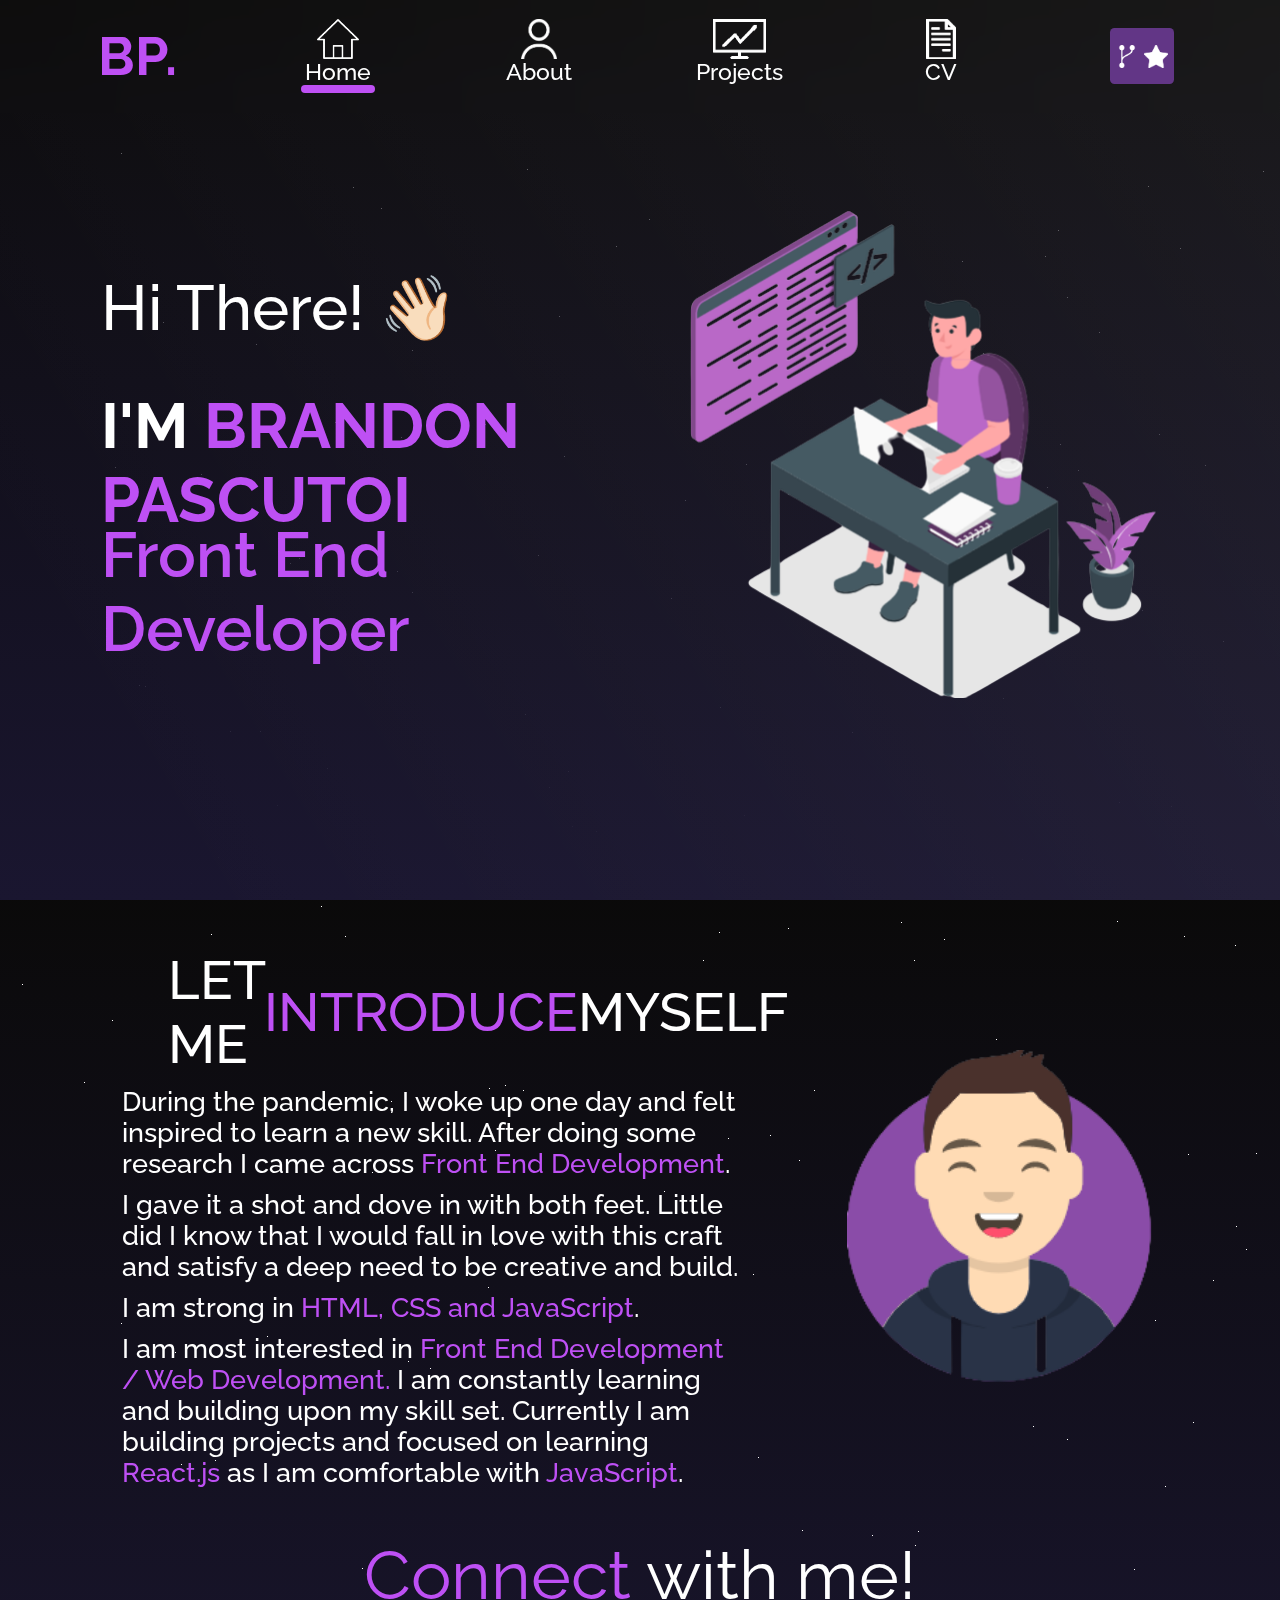
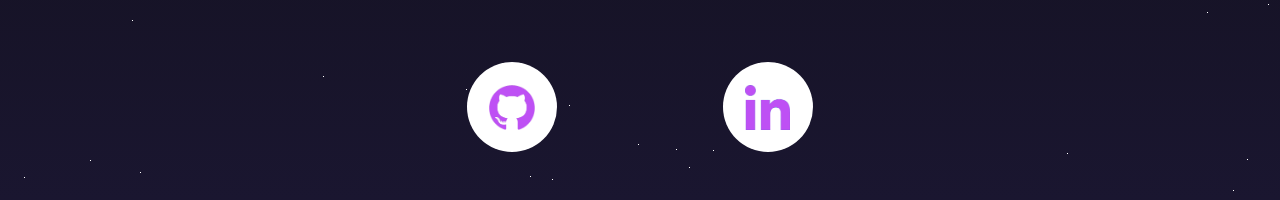
==== commit 55b2f4aa: "created small animation for source code button when hovering over with mouse" ====
--- a/index.html
+++ b/index.html
@@ -57,7 +57,7 @@
                     </a>
                 </li>
                 <li>
-                    <a href="https://github.com/BrandonPascutoi/Portfolio-Website" class="icon-container">
+                    <a href="https://github.com/BrandonPascutoi/Portfolio-Website" class="icon-container source-icon-container">
                         <img class="source-button-icon" src="Images/branch.png">
                         <img class="source-button-icon" src="Images/star.png">
                     </a>
--- a/style.css
+++ b/style.css
@@ -7,7 +7,7 @@
 }
 
 *:not(.background-stars) {
-    z-index: 1;
+    z-index: 6;
 }
 
 html {
@@ -197,7 +197,7 @@
     width: 1035%;
     transform: rotate(60deg);
     background-image: linear-gradient(rgba(255, 255, 255, 0.075),rgba(150, 150, 150, 0));
-    z-index: 8;
+    z-index: 5;
 }
 
 .introduction-contents {
@@ -1160,6 +1160,7 @@
         width: 50%;
         flex-direction: row;
         justify-content: space-evenly;
+        border-radius: 0.5vh;
     }
 
     .landscape-navBar .blur .menu-contents li:last-child .icon-container .source-button-icon {
@@ -1180,6 +1181,10 @@
     .introduction .introduction-contents .landscape-content-container h2,
     .introduction .introduction-contents .landscape-content-container .tagline-container {
         height: 30%;
+    }
+
+    .introduction-contents .landscape-content-container span p:last-child {
+        left: 2.5%;
     }
 
     .information-about-me {
@@ -1219,4 +1224,90 @@
         height: 10vh;
         width: 10vh;
     }
+
+    .about-me {
+        height: 325vh;
+        padding-top: 7.5vh;
+    }
+
+    .about-me .about-me-text h1,
+    .about-me h2,
+    .about-me h3 {
+        font-size: 10vh;
+    }
+
+    .about-me h3 {
+        position: relative;
+        top: -0.5%;
+    }
+
+    .about-me .about-me-text {
+        height: 15%;
+        justify-content: space-between;
+    }
+
+    .about-me-text br {
+        display: none;
+    }
+
+    .about-me .about-me-text .about-me-text-block {
+        height: 60%;
+        justify-content: space-between;
+    }
+
+    .about-me .about-me-text .about-me-text-block p {
+        font-size: 3.5vh;
+    }
+
+    .about-me .technology-icons .icon-row .icon {
+        border: 0.5vh solid rgba(200,137,230,.637);
+        border-radius: 1.5vh;
+        box-shadow: 0.5vh 0.5vh 1vh 0.75vh rgb(89 4 168 / 14%);
+    }
+
+    .about-me .contribution-graph {
+        height: 9%;
+        position: relative;
+        bottom: 1%;
+    }
+
+    .about-me .less-or-more-container {
+        height: 2.25%;
+        bottom: 6%;
+        font-size: 3.5vh;
+    }
+
+    .about-me .less-or-more-container .nodes-container {
+        margin: 0 3vh;
+    }
+
+    .about-me .less-or-more-container .nodes-container .node {
+        border-radius: 1vh;
+    }
+
+    .about-me .icons-container {
+        position: relative;
+        top: 1%;
+    }
+
+    .about-me .icons-container .icon-circle {
+        height: 12.5vh;
+        width: 12.5vh;
+    }
+
+    .cv-section {
+        height: 150vh;
+        font-size: 4vh;
+        padding-top: 10vh;
+    }
+    
+    .cv-section .download-button {
+        width: 50%;
+        cursor: pointer;
+        border-radius: 1vh;
+    }
+
+    .cv-section img {
+        height: 75%;
+    }
 }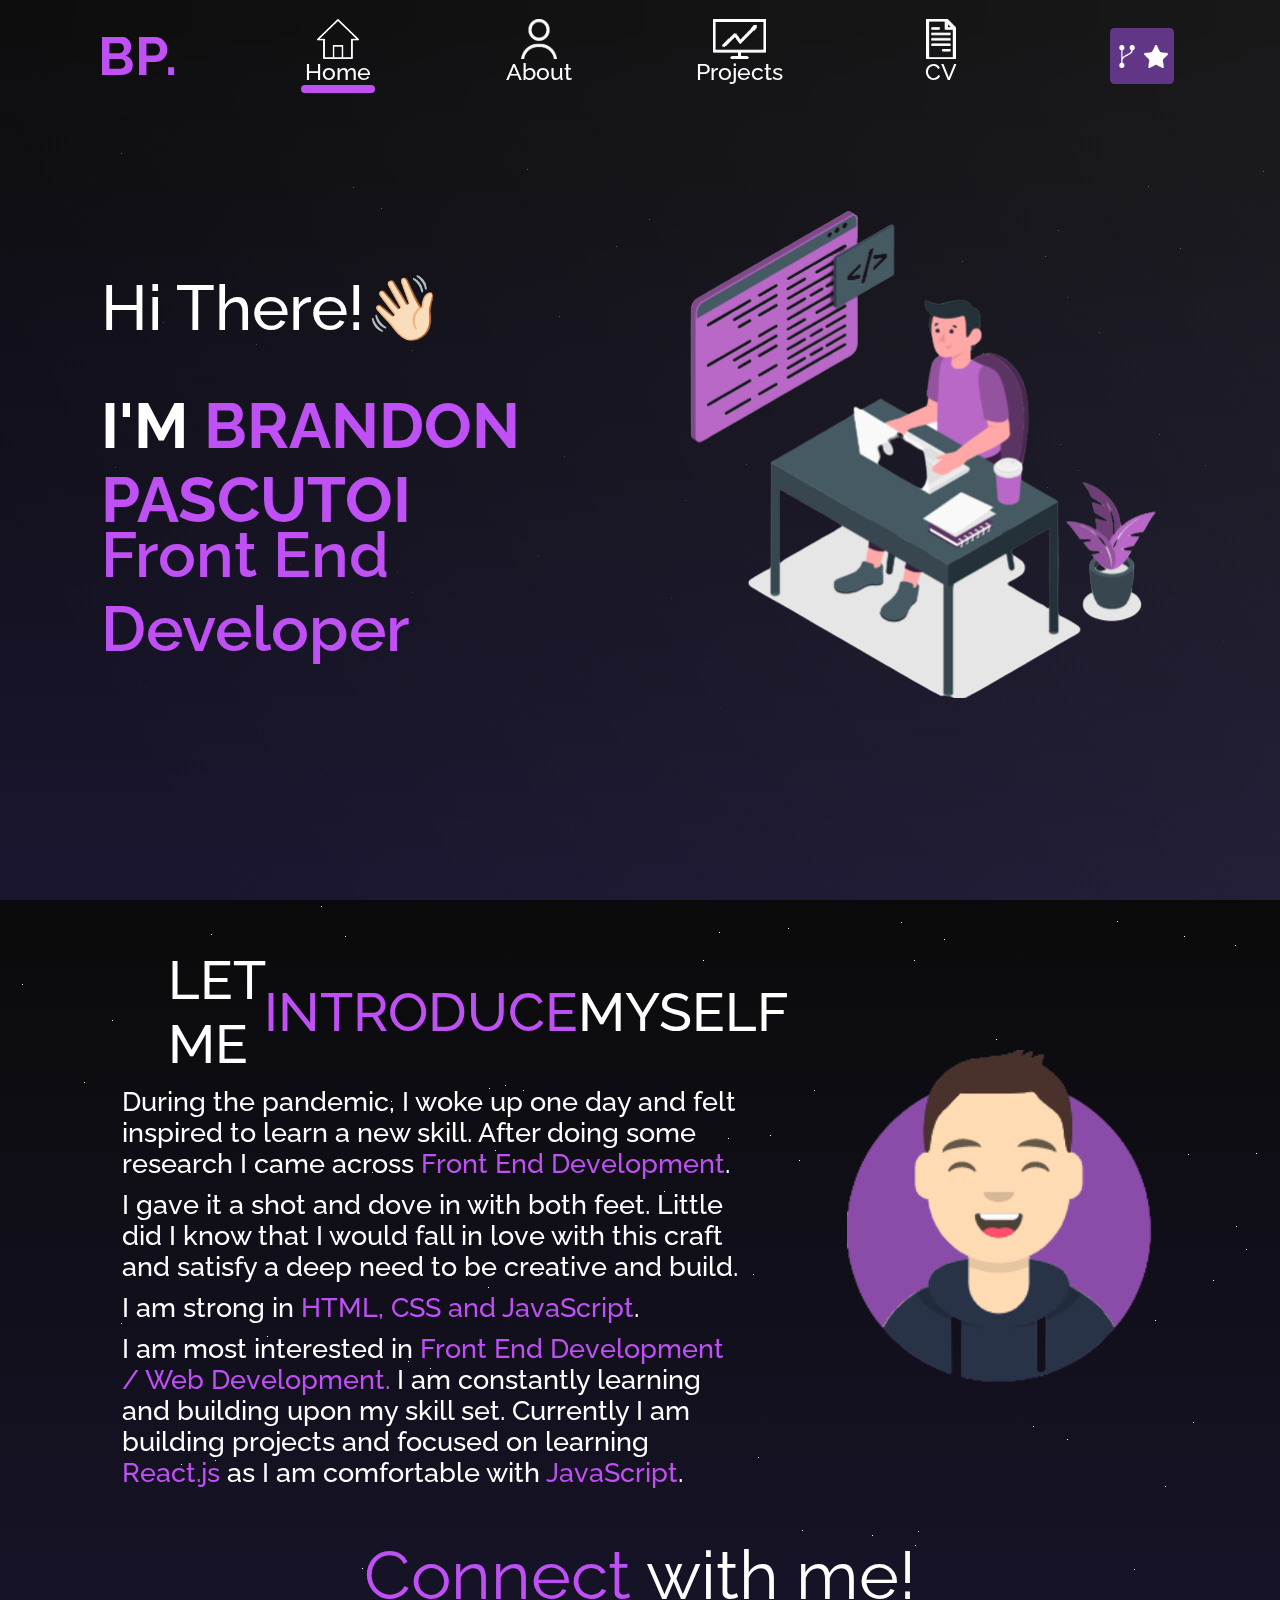
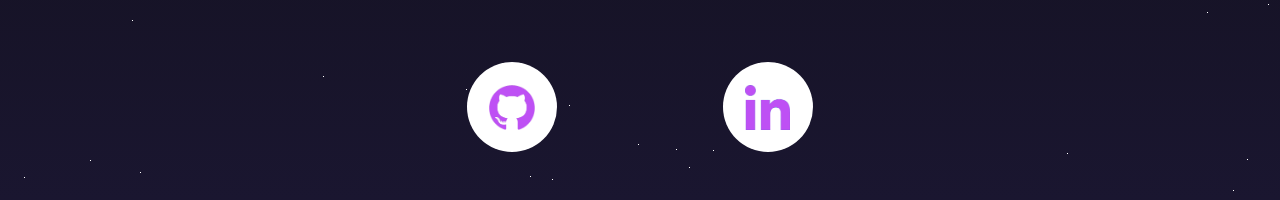
==== commit cef71a78: "added hyperlinks to projects button" ====
--- a/index.html
+++ b/index.html
@@ -43,7 +43,7 @@
                     </a>
                 </li>
                 <li>
-                    <a class="icon-container">
+                    <a href="projects.html" class="icon-container">
                         <img class="icon" src="Images/projects-icon.png">
                         <p>Projects</p>
                         <div class="bar"></div>
@@ -80,8 +80,10 @@
                 </a>
             </li>
             <li>
-                <img class="icon" src="Images/projects-icon.png">
-                <p>Projects</p>
+                <a href="projects.html">
+                    <img class="icon" src="Images/projects-icon.png">
+                    <p>Projects</p>
+                </a>
             </li>
             <li>
                 <a href="cv.html">
--- a/style.css
+++ b/style.css
@@ -220,7 +220,7 @@
 
 .introduction-contents .landscape-content-container span:not(.different-color) {
     display: flex;
-    height: 30%;
+    height: 20%;
     width: 72.5%;
     align-items: center;
 }
@@ -228,11 +228,6 @@
 .introduction-contents .landscape-content-container span p:first-child {
     display: flex;
     align-items: center;
-}
-
-.introduction-contents .landscape-content-container span p:last-child {
-    position: relative;
-    left: 10px;
 }
 
 .introduction-contents .landscape-content-container span p {
@@ -253,7 +248,7 @@
 
 .introduction-contents .landscape-content-container .tagline-container {
     width: 72.5%;
-    height: 4%;
+    height: 7.5%;
     display: flex;
     justify-content: flex-start;
     align-items: center;
@@ -346,12 +341,27 @@
 }
 
 .about-me .technology-icons .icon-row .icon {
-    border: 2px solid rgba(200,137,230,.637);
+    border: 1px solid rgba(200,137,230,.637);
     width: 30%;
     height: 90%;
     margin: 2.5%;
-    border-radius: 0.4rem;
-    box-shadow: 4px 5px 4px 3px rgba(89,4,168,.137)
+    border-radius: 0.3rem;
+    box-shadow: 4px 5px 4px 3px rgba(89,4,168,.137);
+    display: flex;
+    align-items: center;
+    justify-content: center;
+}
+
+.about-me .technology-icons .icon-row .icon .logo {
+    height: 75%;
+}
+
+.about-me .technology-icons .icon-row:nth-child(2) .icon:nth-child(1) .logo {
+    height: 45%;
+}
+
+.about-me .technology-icons .icon-row:nth-child(3) .icon:nth-child(1) .logo {
+    height: 55%;
 }
 
 .about-me h3 {
@@ -428,6 +438,101 @@
     justify-content: space-between;
 }
 
+.projects {
+    position: relative;
+    top: 3.8rem;
+    height: 70rem;
+    width: 100%;
+    background: linear-gradient(to bottom left,hsla(0,3%,6%,.582),rgba(12,8,24,.904));
+    overflow: hidden;
+    display: flex;
+    flex-direction: column;
+    align-items: center;
+    justify-content: space-evenly;
+    z-index: 8;
+}
+
+.projects .projects-introduction {
+    width: 80%;
+    height: fit-content;
+    color: white;
+    display: flex;
+    flex-direction: column;
+    align-items: center;
+    justify-content: center;
+    text-align: center;
+}
+
+.projects .projects-introduction h1 {
+    font-weight: 500;
+    font-size: 2rem;
+}
+
+.projects .projects-introduction p {
+    font-size: 0.8rem;
+    line-height: 1.5rem;
+}
+
+.projects .project-card {
+    width: 80%;
+    height: 37.5%;
+    background-color: transparent;
+    box-shadow: 0 4px 5px 3px rgba(119,53,136,.459);
+    border-radius: 1vh;
+    display: flex;
+    flex-direction: column;
+    justify-content: space-evenly;
+    align-items: center;
+}
+
+.projects .project-card img {
+    height: 25%;
+}
+
+.projects .project-card span {
+    height: 55%;
+    width: 90%;
+    color: white;
+    display: flex;
+    flex-direction: column;
+    align-items: center;
+}
+
+.projects .project-card span header {
+    height: 12.5%;
+}
+
+.projects .project-card span p {
+    font-size: 0.75rem;
+    letter-spacing: 0.1vh;
+    line-height: 1rem;
+}
+
+.projects .project-card .button-container {
+    width: 100%;
+    height: 7.5%;
+    display: flex;
+    align-items: center;
+    justify-content: space-evenly;
+}
+
+.projects .project-card .button-container a {
+    height: 100%;
+    width: 35%;
+    background-color: #623686;
+    border-radius: 1vh;
+    display: flex;
+    align-items: center;
+    justify-content: space-evenly;
+    color: white;
+    font-size: 0.75rem;
+    letter-spacing: 0.2vh;
+}
+
+.projects .project-card .button-container a img {
+    height: 40%;
+}
+
 .cv-section {
     position: relative;
     top: 3.8rem;
@@ -463,7 +568,7 @@
 }
 
 .cv-section img {
-    height: 85%;
+    height: 75%;
 }
 
 .information-about-me {
@@ -511,6 +616,7 @@
     align-items: center;
     width: 100%;
     font-size: 2rem;
+    font-weight: 500;
 }
 
 .different-color {
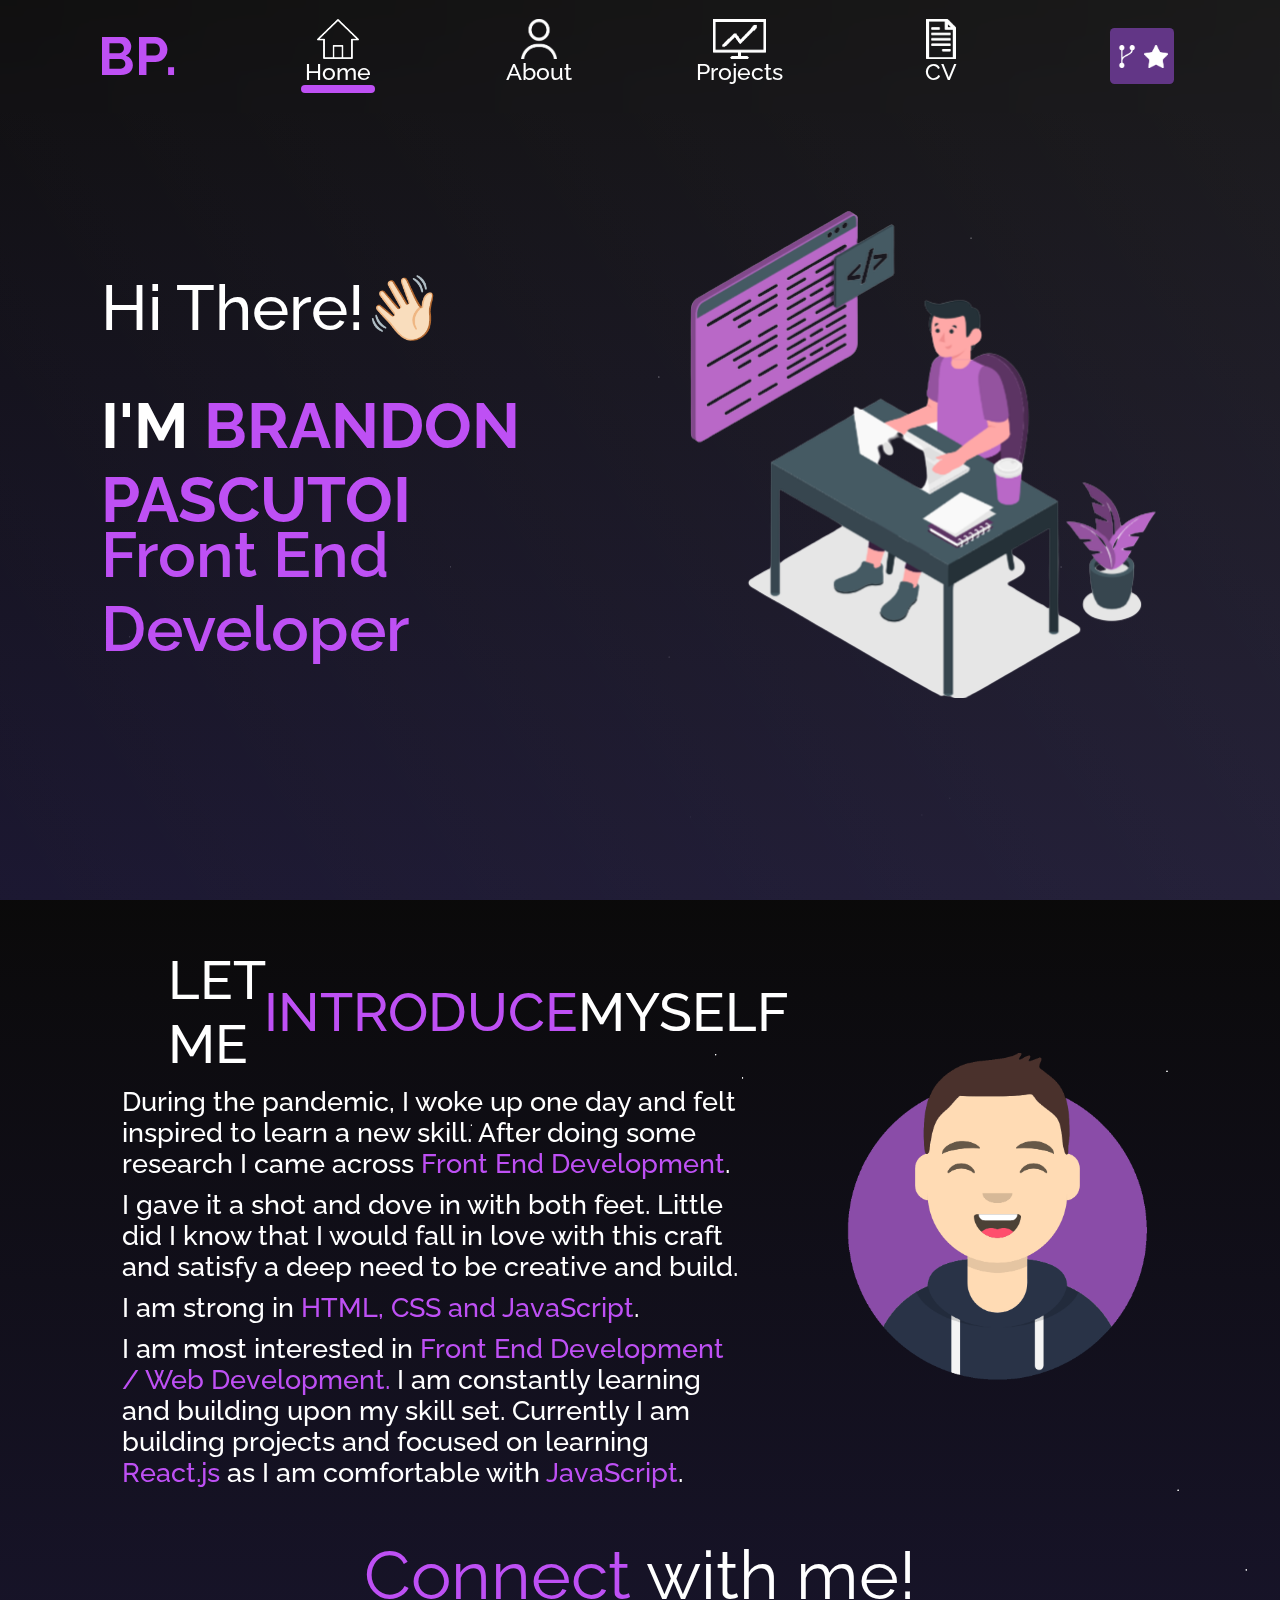
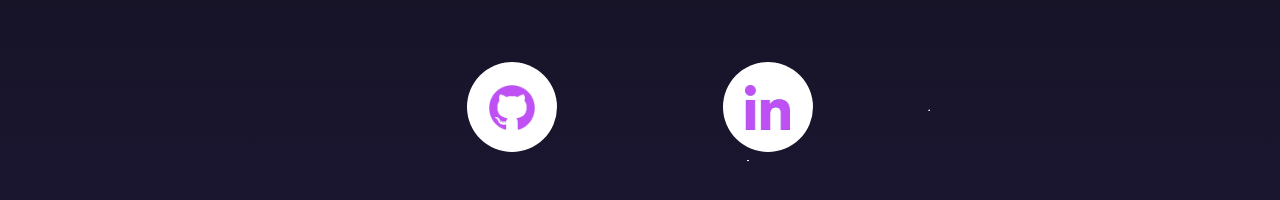
==== commit 63ff09f3: "changed Avatar image" ====
--- a/index.html
+++ b/index.html
@@ -3,6 +3,7 @@
 <head>
     <meta charset="UTF-8">
     <meta http-equiv="X-UA-Compatible" content="IE=edge">
+    <link rel="icon" href="Images/tab-image.png">
     <meta name="viewport" content="width=device-width, initial-scale=1.0">
     <link rel="stylesheet" type="text/css" href="style.css">
     <link rel="stylesheet" type="text/css" href="star-background.css">
@@ -141,7 +142,7 @@
                     <p>I am strong in <span class="different-color">HTML, CSS and JavaScript</span>.</p>
                     <p>I am most interested in <span class="different-color">Front End Development / Web Development.</span> I am constantly learning and building upon my skill set. Currently I am building projects and focused on learning <span class="different-color">React.js</span> as I am comfortable with <span class="different-color">JavaScript</span>.</p>
                 </span>
-                <img src="Images/Avatar.png.png">
+                <img src="Images/Avatar.png">
             </span>
             <p class="connect-with-me"><span class="different-color">Connect</span> with me!</p>
             <div class="icons-container">
--- a/style.css
+++ b/style.css
@@ -440,8 +440,7 @@
 
 .projects {
     position: relative;
-    top: 3.8rem;
-    height: 70rem;
+    height: 65rem;
     width: 100%;
     background: linear-gradient(to bottom left,hsla(0,3%,6%,.582),rgba(12,8,24,.904));
     overflow: hidden;
@@ -453,6 +452,8 @@
 }
 
 .projects .projects-introduction {
+    position: relative;
+    top: 5%;
     width: 80%;
     height: fit-content;
     color: white;
@@ -473,9 +474,18 @@
     line-height: 1.5rem;
 }
 
-.projects .project-card {
+.projects .projects-grouping {
+    height: 85%;
+    width: 100%;
+    display: flex;
+    flex-direction: column;
+    align-items: center;
+    justify-content: space-around;
+}
+
+.projects .projects-grouping .project-card {
     width: 80%;
-    height: 37.5%;
+    height: 42.5%;
     background-color: transparent;
     box-shadow: 0 4px 5px 3px rgba(119,53,136,.459);
     border-radius: 1vh;
@@ -485,11 +495,11 @@
     align-items: center;
 }
 
-.projects .project-card img {
+.projects .projects-grouping .project-card img {
     height: 25%;
 }
 
-.projects .project-card span {
+.projects .projects-grouping .project-card span {
     height: 55%;
     width: 90%;
     color: white;
@@ -498,17 +508,17 @@
     align-items: center;
 }
 
-.projects .project-card span header {
+.projects .projects-grouping .project-card span header {
     height: 12.5%;
 }
 
-.projects .project-card span p {
+.projects .projects-grouping .project-card span p {
     font-size: 0.75rem;
     letter-spacing: 0.1vh;
     line-height: 1rem;
 }
 
-.projects .project-card .button-container {
+.projects .projects-grouping .project-card .button-container {
     width: 100%;
     height: 7.5%;
     display: flex;
@@ -516,7 +526,7 @@
     justify-content: space-evenly;
 }
 
-.projects .project-card .button-container a {
+.projects .projects-grouping .project-card .button-container a {
     height: 100%;
     width: 35%;
     background-color: #623686;
@@ -529,7 +539,7 @@
     letter-spacing: 0.2vh;
 }
 
-.projects .project-card .button-container a img {
+.projects .projects-grouping .project-card .button-container a img {
     height: 40%;
 }
 
@@ -852,6 +862,18 @@
         width: 30%;
     }
 
+    .projects .project-card img {
+        height: 40%;
+    }
+
+    .projects .project-card span {
+        height: 30%;
+    }
+
+    .projects .project-card span header {
+        line-height: 1vh;
+    }
+
     .cv-section {
         height: 50rem;
         top: 0rem;
@@ -863,7 +885,7 @@
 
 @media only screen 
     and (min-device-width: 390px) 
-    and (min-device-height: 844px)
+    and (min-device-height: 348.76vh)
     and (orientation: portrait) { 
     
     .introduction .introduction-contents h2 p:nth-child(2) {
@@ -877,7 +899,7 @@
 }
 
 @media only screen 
-    and (min-device-width: 844px) 
+    and (min-device-width: 348.76vh) 
     and (min-device-height: 390px)
     and (orientation: landscape) {
 
@@ -1180,6 +1202,18 @@
         width: 100px;
     }
 
+    .projects .project-card img {
+        height: 40%;
+    }
+
+    .projects .project-card span {
+        height: 30%;
+    }
+
+    .projects .project-card span header {
+        line-height: 1vh;
+    }
+
     .cv-section {
         height: 55rem;
     }
@@ -1223,10 +1257,28 @@
         bottom: 5%;
         height: 1.8rem;
     }
+
+    .projects .project-card img {
+        height: 50%;
+    }
+
+    .projects .project-card span {
+        height: 25%;
+    }
+
+    .projects .project-card span header {
+        font-size: 1.5rem;
+        line-height: 2rem;
+        height: auto;
+    }
+    
+    .projects .project-card .button-container {
+        width: 75%;
+    }
 }
 
 @media only screen
-    and (min-device-width: 1180px)
+    and (min-device-width: 487.60vh)
     and (min-device-height : 820px)
     and (orientation: landscape) {
 
@@ -1238,6 +1290,10 @@
 @media screen 
     and (min-device-width: 1200px) {
 
+    .gradient-overlay {
+        height: 225%;
+    }
+    
     .landscape-navBar {
         height: 12.5vh;
     }
@@ -1401,6 +1457,52 @@
         width: 12.5vh;
     }
 
+    .projects {
+        height: 100vh;
+    }
+
+    .projects .projects-introduction {
+        justify-content: flex-end;
+        height: 15%;
+        top: 0%;
+    }
+    
+    .projects .projects-introduction h1 {
+        font-size: 7vh;
+    }
+
+    .projects .projects-introduction p {
+        font-size: 3vh;
+        line-height: 3vh;
+    }
+
+    .projects .projects-grouping {
+        height: 50%;
+        width: 50%;
+        flex-direction: row;
+        justify-content: space-between;
+    }
+
+    .projects .projects-grouping .project-card {
+        height: 100%;
+        width: 40%;
+        box-shadow: 0 0.25vh 0.35vh 0.25vh rgb(119 53 136 / 46%);
+    }
+
+    .projects .projects-grouping .project-card span header {
+        font-size: 3vh;
+        line-height: 3vh;
+    }
+
+    .projects .projects-grouping .project-card span p {
+        font-size: 1.5vh;
+        line-height: 2vh;
+    }
+
+    .projects .projects-grouping .project-card .button-container a {
+        font-size: 1.5vh;
+    }
+
     .cv-section {
         height: 150vh;
         font-size: 4vh;
--- a/star-background.css
+++ b/star-background.css
@@ -12,24 +12,24 @@
     width: 0.1vh;
     height: 0.1vh;
     background: transparent;
-    box-shadow: 743px 879px #FFF , 1145px 1260px #FFF , 1412px 672px #FFF , 507px 1211px #FFF , 52px 89px #FFF , 1045px 256px #FFF , 1022px 859px #FFF , 1520px 413px #FFF , 1575px 604px #FFF , 992px 877px #FFF , 914px 960px #FFF , 139px 685px #FFF , 720px 707px #FFF , 1235px 945px #FFF , 1256px 1153px #FFF , 1223px 641px #FFF , 1810px 466px #FFF , 1011px 1248px #FFF , 799px 1160px #FFF , 770px 1135px #FFF , 1000px 1841px #FFF , 1733px 385px #FFF , 1142px 610px #FFF , 1047px 487px #FFF , 1268px 1604px #FFF , 1877px 835px #FFF , 1003px 698px #FFF , 525px 714px #FFF , 703px 960px #FFF , 267px 1336px #FFF , 1343px 133px #FFF , 230px 731px #FFF , 1613px 1782px #FFF , 758px 1457px #FFF , 1877px 1912px #FFF , 1155px 1320px #FFF , 719px 932px #FFF , 746px 69px #FFF , 1148px 186px #FFF , 1642px 1323px #FFF , 728px 1138px #FFF , 815px 461px #FFF , 1281px 137px #FFF , 132px 1620px #FFF , 685px 500px #FFF , 1067px 1439px #FFF , 101px 1941px #FFF , 218px 857px #FFF , 181px 1464px #FFF , 1403px 769px #FFF , 744px 815px #FFF , 1052px 553px #FFF , 1447px 1035px #FFF , 814px 1090px #FFF , 1127px 1883px #FFF , 689px 83px #FFF , 1067px 1753px #FFF , 1948px 34px #FFF , 676px 1749px #FFF , 830px 1875px #FFF , 836px 512px #FFF , 1847px 800px #FFF , 920px 1950px #FFF , 368px 71px #FFF , 1773px 818px #FFF , 215px 1460px #FFF , 1246px 1249px #FFF , 1078px 470px #FFF , 401px 437px #FFF , 1711px 1570px #FFF , 1345px 506px #FFF , 397px 571px #FFF , 1610px 1971px #FFF , 1134px 1569px #FFF , 163px 322px #FFF , 1837px 371px #FFF , 485px 424px #FFF , 488px 1287px #FFF , 747px 354px #FFF , 944px 939px #FFF , 505px 100px #FFF , 470px 1438px #FFF , 1222px 1874px #FFF , 559px 316px #FFF , 1188px 1154px #FFF , 136px 11px #FFF , 1213px 1280px #FFF , 335px 422px #FFF , 1849px 388px #FFF , 181px 1449px #FFF , 1945px 1622px #FFF , 1609px 1373px #FFF , 901px 922px #FFF , 1413px 520px #FFF , 1526px 1563px #FFF , 1318px 1232px #FFF , 1623px 518px #FFF , 664px 76px #FFF , 1692px 1963px #FFF , 1752px 1104px #FFF , 1291px 1249px #FFF , 369px 1823px #FFF , 552px 1779px #FFF , 1007px 634px #FFF , 391px 1101px #FFF , 1480px 1260px #FFF , 1375px 251px #FFF , 594px 1939px #FFF , 1832px 333px #FFF , 1233px 1790px #FFF , 1802px 648px #FFF , 1934px 798px #FFF , 1781px 1814px #FFF , 1849px 1544px #FFF , 568px 771px #FFF , 527px 169px #FFF , 1094px 62px #FFF , 713px 1750px #FFF , 290px 563px #FFF , 1704px 935px #FFF , 1207px 1612px #FFF , 202px 1971px #FFF , 1451px 355px #FFF , 1749px 571px #FFF , 1292px 1565px #FFF , 1827px 1082px #FFF , 22px 984px #FFF , 1315px 1760px #FFF , 1699px 1391px #FFF , 1793px 1715px #FFF , 1501px 49px #FFF , 1480px 1502px #FFF , 1455px 1964px #FFF , 1787px 1539px #FFF , 462px 883px #FFF , 84px 1082px #FFF , 1589px 1414px #FFF , 121px 1323px #FFF , 788px 494px #FFF , 109px 109px #FFF , 951px 1299px #FFF , 872px 1535px #FFF , 1171px 806px #FFF , 671px 598px #FFF , 1767px 1069px #FFF , 192px 1881px #FFF , 1263px 171px #FFF , 1532px 224px #FFF , 664px 1191px #FFF , 145px 686px #FFF , 638px 1744px #FFF , 1099px 332px #FFF , 1119px 802px #FFF , 530px 1776px #FFF , 765px 1011px #FFF , 1528px 1117px #FFF , 1375px 1170px #FFF , 1454px 470px #FFF , 299px 558px #FFF , 960px 655px #FFF , 1816px 1220px #FFF , 1165px 1486px #FFF , 260px 731px #FFF , 548px 80px #FFF , 1003px 1239px #FFF , 1058px 230px #FFF , 505px 1085px #FFF , 140px 1772px #FFF , 1439px 326px #FFF , 1456px 778px #FFF , 915px 1545px #FFF , 430px 1368px #FFF , 849px 587px #FFF , 1231px 869px #FFF , 1662px 928px #FFF , 1903px 38px #FFF , 1052px 1977px #FFF , 1935px 1481px #FFF , 538px 1271px #FFF , 1511px 1304px #FFF , 1617px 1015px #FFF , 489px 1088px #FFF , 996px 1039px #FFF , 201px 1878px #FFF , 466px 1689px #FFF , 1363px 862px #FFF , 1374px 1714px #FFF , 549px 787px #FFF , 1669px 1043px #FFF , 697px 1874px #FFF , 1915px 1724px #FFF , 1488px 1629px #FFF , 1545px 1875px #FFF , 978px 1201px #FFF , 1126px 1916px #FFF , 412px 592px #FFF , 852px 732px #FFF , 1060px 444px #FFF , 323px 1676px #FFF , 1593px 1616px #FFF;
+    box-shadow: 76.67vh 90.71vh #FFF , 118.16vh 130.03vh #FFF , 145.71vh 69.34vh #FFF , 52.32vh 124.97vh #FFF , 5.36vh 9.18vh #FFF , 107.84vh 26.41vh #FFF , 105.46vh 88.64vh #FFF , 156.86vh 42.62vh #FFF , 162.53vh 62.33vh #FFF , 102.37vh 90.50vh #FFF , 94.32vh 99.07vh #FFF , 14.34vh 70.69vh #FFF , 74.30vh 72.96vh #FFF , 127.45vh 97.52vh #FFF , 129.61vh 118.98vh #FFF , 126.21vh 66.15vh #FFF , 186.79vh 48.09vh #FFF , 104.33vh 128.79vh #FFF , 82.45vh 119.71vh #FFF , 79.46vh 117.13vh #FFF , 103.19vh 189.98vh #FFF , 178.84vh 39.73vh #FFF , 117.85vh 62.95vh #FFF , 108.04vh 50.25vh #FFF , 130.85vh 165.53vh #FFF , 193.70vh 86.17vh #FFF , 414.46vh 288.42vh #FFF , 216.94vh 295.04vh #FFF , 290.49vh 99.07vh #FFF , 110.33vh 552.06vh #FFF , 554.95vh 54.95vh #FFF , 95.04vh 302.06vh #FFF , 666.52vh 736.36vh #FFF , 313.22vh 602.06vh #FFF , 193.70vh 790.08vh #FFF , 477.27vh 545.45vh #FFF , 297.10vh 385.12vh #FFF , 308.26vh 28.51vh #FFF , 474.38vh 76.85vh #FFF , 678.51vh 546.69vh #FFF , 300.82vh 470.24vh #FFF , 336.77vh 190.49vh #FFF , 529.33vh 56.61vh #FFF , 54.54vh 669.42vh #FFF , 70.69vh 206.61vh #FFF , 440.90vh 594.62vh #FFF , 41.73vh 802.06vh #FFF , 90.08vh 354.13vh #FFF , 74.79vh 604.95vh #FFF , 579.75vh 317.76vh #FFF , 307.43vh 336.77vh #FFF , 434.71vh 228.51vh #FFF , 597.93vh 427.68vh #FFF , 336.36vh 450.41vh #FFF , 465.70vh 778.09vh #FFF , 284.71vh 34.29vh #FFF , 440.90vh 724.38vh #FFF , 804.95vh 14.04vh #FFF , 279.33vh 722.72vh #FFF , 342.97vh 774.79vh #FFF , 345.45vh 211.57vh #FFF , 763.22vh 330.57vh #FFF , 380.16vh 805.78vh #FFF , 152.06vh 29.33vh #FFF , 732.64vh 338.01vh #FFF , 88.84vh 603.30vh #FFF , 514.87vh 516.11vh #FFF , 445.45vh 194.21vh #FFF , 165.70vh 180.57vh #FFF , 707.02vh 648.76vh #FFF , 555.78vh 209.09vh #FFF , 164.04vh 235.95vh #FFF , 665.28vh 814.46vh #FFF , 468.59vh 648.34vh #FFF , 67.35vh 133.05vh #FFF , 759.09vh 153.30vh #FFF , 200.41vh 175.20vh #FFF , 201.65vh 531.81vh #FFF , 308.67vh 146.28vh #FFF , 390.08vh 388.01vh #FFF , 208.67vh 41.32vh #FFF , 194.21vh 594.21vh #FFF , 504.95vh 774.38vh #FFF , 230.99vh 130.57vh #FFF , 490.90vh 476.85vh #FFF , 56.19vh 4.54vh #FFF , 501.23vh 528.92vh #FFF , 138.42vh 174.38vh #FFF , 764.04vh 160.33vh #FFF , 74.79vh 598.76vh #FFF , 803.71vh 670.24vh #FFF , 664.87vh 567.35vh #FFF , 372.31vh 380.99vh #FFF , 583.88vh 214.87vh #FFF , 630.57vh 645.86vh #FFF , 544.62vh 509.09vh #FFF , 670.66vh 214.04vh #FFF , 274.38vh 31.40vh #FFF , 699.17vh 811.15vh #FFF , 723.96vh 456.19vh #FFF , 533.47vh 516.11vh #FFF , 152.47vh 753.30vh #FFF , 228.09vh 735.12vh #FFF , 416.11vh 261.98vh #FFF , 161.57vh 454.95vh #FFF , 611.57vh 130.03vh #FFF , 568.18vh 103.71vh #FFF , 245.45vh 801.23vh #FFF , 757.02vh 137.60vh #FFF , 509.50vh 739.66vh #FFF , 744.62vh 267.76vh #FFF , 799.17vh 329.75vh #FFF , 735.95vh 749.58vh #FFF , 764.04vh 638.01vh #FFF , 234.71vh 318.59vh #FFF , 217.76vh 69.83vh #FFF , 452.06vh 25.61vh #FFF , 294.62vh 723.14vh #FFF , 119.83vh 232.64vh #FFF , 704.13vh 386.36vh #FFF , 498.76vh 666.11vh #FFF , 83.47vh 814.46vh #FFF , 599.58vh 146.69vh #FFF , 722.72vh 235.95vh #FFF , 533.88vh 646.69vh #FFF , 754.95vh 447.10vh #FFF , 9.09vh 406.61vh #FFF , 543.38vh 727.27vh #FFF , 702.06vh 574.79vh #FFF , 740.90vh 708.67vh #FFF , 620.24vh 20.24vh #FFF , 611.57vh 620.66vh #FFF , 601.23vh 811.57vh #FFF , 738.42vh 635.95vh #FFF , 190.90vh 364.87vh #FFF , 34.71vh 447.10vh #FFF , 656.61vh 584.29vh #FFF , 50vh 546.69vh #FFF , 325.61vh 204.13vh #FFF , 45.04vh 45.04vh #FFF , 392.97vh 536.77vh #FFF , 360.33vh 634.29vh #FFF , 483.88vh 333.05vh #FFF , 277.27vh 247.10vh #FFF , 730.16vh 441.73vh #FFF , 79.33vh 777.27vh #FFF , 521.90vh 70.66vh #FFF , 633.05vh 92.56vh #FFF , 274.38vh 492.14vh #FFF , 59.91vh 283.47vh #FFF , 263.63vh 720.66vh #FFF , 454.13vh 137.19vh #FFF , 462.39vh 331.40vh #FFF , 219vh 733.88vh #FFF , 316.11vh 104.33vh #FFF , 631.40vh 461.57vh #FFF , 568.18vh 483.47vh #FFF , 600.82vh 194.21vh #FFF , 123.55vh 230.57vh #FFF , 99.07vh 270.66vh #FFF , 750.41vh 504.13vh #FFF , 481.40vh 614.04vh #FFF , 107.43vh 302.06vh #FFF , 226.44vh 33.05vh #FFF , 414.46vh 511.98vh #FFF , 437.19vh 95.04vh #FFF , 208.67vh 448.34vh #FFF , 57.85vh 732.23vh #FFF , 594.62vh 134.71vh #FFF , 601.65vh 321.48vh #FFF , 378.09vh 638.42vh #FFF , 177.68vh 565.28vh #FFF , 350.82vh 242.56vh #FFF , 508.67vh 359.09vh #FFF , 686.77vh 383.47vh #FFF , 786.36vh 15.70vh #FFF , 434.71vh 816.94vh #FFF , 799.58vh 611.98vh #FFF , 222.31vh 525.20vh #FFF , 624.38vh 538.84vh #FFF , 668.18vh 419.42vh #FFF , 202.06vh 449.58vh #FFF , 411.57vh 429.33vh #FFF , 83.05vh 776.03vh #FFF , 48.09vh 697.93vh #FFF , 563.22vh 356.19vh #FFF , 567.76vh 708.26vh #FFF , 226.85vh 325.20vh #FFF , 689.66vh 430.99vh #FFF , 288.01vh 774.38vh #FFF , 791.32vh 712.39vh #FFF , 614.87vh 673.14vh #FFF , 638.42vh 774.79vh #FFF , 404.13vh 496.28vh #FFF , 465.28vh 791.73vh #FFF , 170.24vh 244.62vh #FFF , 352.06vh 302.47vh #FFF , 438.01vh 183.47vh #FFF , 133.47vh 692.56vh #FFF , 658.26vh 667.76vh #FFF;
     animation: animStar 100s linear infinite;
   }
   #stars2:after {
     content: " ";
     position: absolute;
-    top: 2000px;
+    top: 206.39vh;
     width: 0.1vh;
     height: 0.1vh;
     background: transparent;
-    box-shadow: 743px 879px #FFF , 1145px 1260px #FFF , 1412px 672px #FFF , 507px 1211px #FFF , 52px 89px #FFF , 1045px 256px #FFF , 1022px 859px #FFF , 1520px 413px #FFF , 1575px 604px #FFF , 992px 877px #FFF , 914px 960px #FFF , 139px 685px #FFF , 720px 707px #FFF , 1235px 945px #FFF , 1256px 1153px #FFF , 1223px 641px #FFF , 1810px 466px #FFF , 1011px 1248px #FFF , 799px 1160px #FFF , 770px 1135px #FFF , 1000px 1841px #FFF , 1733px 385px #FFF , 1142px 610px #FFF , 1047px 487px #FFF , 1268px 1604px #FFF , 1877px 835px #FFF , 1003px 698px #FFF , 525px 714px #FFF , 703px 960px #FFF , 267px 1336px #FFF , 1343px 133px #FFF , 230px 731px #FFF , 1613px 1782px #FFF , 758px 1457px #FFF , 1877px 1912px #FFF , 1155px 1320px #FFF , 719px 932px #FFF , 746px 69px #FFF , 1148px 186px #FFF , 1642px 1323px #FFF , 728px 1138px #FFF , 815px 461px #FFF , 1281px 137px #FFF , 132px 1620px #FFF , 685px 500px #FFF , 1067px 1439px #FFF , 101px 1941px #FFF , 218px 857px #FFF , 181px 1464px #FFF , 1403px 769px #FFF , 744px 815px #FFF , 1052px 553px #FFF , 1447px 1035px #FFF , 814px 1090px #FFF , 1127px 1883px #FFF , 689px 83px #FFF , 1067px 1753px #FFF , 1948px 34px #FFF , 676px 1749px #FFF , 830px 1875px #FFF , 836px 512px #FFF , 1847px 800px #FFF , 920px 1950px #FFF , 368px 71px #FFF , 1773px 818px #FFF , 215px 1460px #FFF , 1246px 1249px #FFF , 1078px 470px #FFF , 401px 437px #FFF , 1711px 1570px #FFF , 1345px 506px #FFF , 397px 571px #FFF , 1610px 1971px #FFF , 1134px 1569px #FFF , 163px 322px #FFF , 1837px 371px #FFF , 485px 424px #FFF , 488px 1287px #FFF , 747px 354px #FFF , 944px 939px #FFF , 505px 100px #FFF , 470px 1438px #FFF , 1222px 1874px #FFF , 559px 316px #FFF , 1188px 1154px #FFF , 136px 11px #FFF , 1213px 1280px #FFF , 335px 422px #FFF , 1849px 388px #FFF , 181px 1449px #FFF , 1945px 1622px #FFF , 1609px 1373px #FFF , 901px 922px #FFF , 1413px 520px #FFF , 1526px 1563px #FFF , 1318px 1232px #FFF , 1623px 518px #FFF , 664px 76px #FFF , 1692px 1963px #FFF , 1752px 1104px #FFF , 1291px 1249px #FFF , 369px 1823px #FFF , 552px 1779px #FFF , 1007px 634px #FFF , 391px 1101px #FFF , 1480px 1260px #FFF , 1375px 251px #FFF , 594px 1939px #FFF , 1832px 333px #FFF , 1233px 1790px #FFF , 1802px 648px #FFF , 1934px 798px #FFF , 1781px 1814px #FFF , 1849px 1544px #FFF , 568px 771px #FFF , 527px 169px #FFF , 1094px 62px #FFF , 713px 1750px #FFF , 290px 563px #FFF , 1704px 935px #FFF , 1207px 1612px #FFF , 202px 1971px #FFF , 1451px 355px #FFF , 1749px 571px #FFF , 1292px 1565px #FFF , 1827px 1082px #FFF , 22px 984px #FFF , 1315px 1760px #FFF , 1699px 1391px #FFF , 1793px 1715px #FFF , 1501px 49px #FFF , 1480px 1502px #FFF , 1455px 1964px #FFF , 1787px 1539px #FFF , 462px 883px #FFF , 84px 1082px #FFF , 1589px 1414px #FFF , 121px 1323px #FFF , 788px 494px #FFF , 109px 109px #FFF , 951px 1299px #FFF , 872px 1535px #FFF , 1171px 806px #FFF , 671px 598px #FFF , 1767px 1069px #FFF , 192px 1881px #FFF , 1263px 171px #FFF , 1532px 224px #FFF , 664px 1191px #FFF , 145px 686px #FFF , 638px 1744px #FFF , 1099px 332px #FFF , 1119px 802px #FFF , 530px 1776px #FFF , 765px 1011px #FFF , 1528px 1117px #FFF , 1375px 1170px #FFF , 1454px 470px #FFF , 299px 558px #FFF , 960px 655px #FFF , 1816px 1220px #FFF , 1165px 1486px #FFF , 260px 731px #FFF , 548px 80px #FFF , 1003px 1239px #FFF , 1058px 230px #FFF , 505px 1085px #FFF , 140px 1772px #FFF , 1439px 326px #FFF , 1456px 778px #FFF , 915px 1545px #FFF , 430px 1368px #FFF , 849px 587px #FFF , 1231px 869px #FFF , 1662px 928px #FFF , 1903px 38px #FFF , 1052px 1977px #FFF , 1935px 1481px #FFF , 538px 1271px #FFF , 1511px 1304px #FFF , 1617px 1015px #FFF , 489px 1088px #FFF , 996px 1039px #FFF , 201px 1878px #FFF , 466px 1689px #FFF , 1363px 862px #FFF , 1374px 1714px #FFF , 549px 787px #FFF , 1669px 1043px #FFF , 697px 1874px #FFF , 1915px 1724px #FFF , 1488px 1629px #FFF , 1545px 1875px #FFF , 978px 1201px #FFF , 1126px 1916px #FFF , 412px 592px #FFF , 852px 732px #FFF , 1060px 444px #FFF , 323px 1676px #FFF , 1593px 1616px #FFF;
+    box-shadow: 76.67vh 90.71vh #FFF , 118.16vh 130.03vh #FFF , 145.71vh 69.34vh #FFF , 52.32vh 124.97vh #FFF , 5.36vh 9.18vh #FFF , 107.84vh 26.41vh #FFF , 105.46vh 88.64vh #FFF , 156.86vh 42.62vh #FFF , 162.53vh 62.33vh #FFF , 102.37vh 90.50vh #FFF , 94.32vh 99.07vh #FFF , 14.34vh 70.69vh #FFF , 74.30vh 72.96vh #FFF , 127.45vh 97.52vh #FFF , 129.61vh 118.98vh #FFF , 126.21vh 66.15vh #FFF , 186.79vh 48.09vh #FFF , 104.33vh 128.79vh #FFF , 82.45vh 119.71vh #FFF , 79.46vh 117.13vh #FFF , 103.19vh 189.98vh #FFF , 178.84vh 39.73vh #FFF , 117.85vh 62.95vh #FFF , 108.04vh 50.25vh #FFF , 130.85vh 165.53vh #FFF , 193.70vh 86.17vh #FFF , 414.46vh 288.42vh #FFF , 216.94vh 295.04vh #FFF , 290.49vh 99.07vh #FFF , 110.33vh 552.06vh #FFF , 554.95vh 54.95vh #FFF , 95.04vh 302.06vh #FFF , 666.52vh 736.36vh #FFF , 313.22vh 602.06vh #FFF , 193.70vh 790.08vh #FFF , 477.27vh 545.45vh #FFF , 297.10vh 385.12vh #FFF , 308.26vh 28.51vh #FFF , 474.38vh 76.85vh #FFF , 678.51vh 546.69vh #FFF , 300.82vh 470.24vh #FFF , 336.77vh 190.49vh #FFF , 529.33vh 56.61vh #FFF , 54.54vh 669.42vh #FFF , 70.69vh 206.61vh #FFF , 440.90vh 594.62vh #FFF , 41.73vh 802.06vh #FFF , 90.08vh 354.13vh #FFF , 74.79vh 604.95vh #FFF , 579.75vh 317.76vh #FFF , 307.43vh 336.77vh #FFF , 434.71vh 228.51vh #FFF , 597.93vh 427.68vh #FFF , 336.36vh 450.41vh #FFF , 465.70vh 778.09vh #FFF , 284.71vh 34.29vh #FFF , 440.90vh 724.38vh #FFF , 804.95vh 14.04vh #FFF , 279.33vh 722.72vh #FFF , 342.97vh 774.79vh #FFF , 345.45vh 211.57vh #FFF , 763.22vh 330.57vh #FFF , 380.16vh 805.78vh #FFF , 152.06vh 29.33vh #FFF , 732.64vh 338.01vh #FFF , 88.84vh 603.30vh #FFF , 514.87vh 516.11vh #FFF , 445.45vh 194.21vh #FFF , 165.70vh 180.57vh #FFF , 707.02vh 648.76vh #FFF , 555.78vh 209.09vh #FFF , 164.04vh 235.95vh #FFF , 665.28vh 814.46vh #FFF , 468.59vh 648.34vh #FFF , 67.35vh 133.05vh #FFF , 759.09vh 153.30vh #FFF , 200.41vh 175.20vh #FFF , 201.65vh 531.81vh #FFF , 308.67vh 146.28vh #FFF , 390.08vh 388.01vh #FFF , 208.67vh 41.32vh #FFF , 194.21vh 594.21vh #FFF , 504.95vh 774.38vh #FFF , 230.99vh 130.57vh #FFF , 490.90vh 476.85vh #FFF , 56.19vh 4.54vh #FFF , 501.23vh 528.92vh #FFF , 138.42vh 174.38vh #FFF , 764.04vh 160.33vh #FFF , 74.79vh 598.76vh #FFF , 803.71vh 670.24vh #FFF , 664.87vh 567.35vh #FFF , 372.31vh 380.99vh #FFF , 583.88vh 214.87vh #FFF , 630.57vh 645.86vh #FFF , 544.62vh 509.09vh #FFF , 670.66vh 214.04vh #FFF , 274.38vh 31.40vh #FFF , 699.17vh 811.15vh #FFF , 723.96vh 456.19vh #FFF , 533.47vh 516.11vh #FFF , 152.47vh 753.30vh #FFF , 228.09vh 735.12vh #FFF , 416.11vh 261.98vh #FFF , 161.57vh 454.95vh #FFF , 611.57vh 130.03vh #FFF , 568.18vh 103.71vh #FFF , 245.45vh 801.23vh #FFF , 757.02vh 137.60vh #FFF , 509.50vh 739.66vh #FFF , 744.62vh 267.76vh #FFF , 799.17vh 329.75vh #FFF , 735.95vh 749.58vh #FFF , 764.04vh 638.01vh #FFF , 234.71vh 318.59vh #FFF , 217.76vh 69.83vh #FFF , 452.06vh 25.61vh #FFF , 294.62vh 723.14vh #FFF , 119.83vh 232.64vh #FFF , 704.13vh 386.36vh #FFF , 498.76vh 666.11vh #FFF , 83.47vh 814.46vh #FFF , 599.58vh 146.69vh #FFF , 722.72vh 235.95vh #FFF , 533.88vh 646.69vh #FFF , 754.95vh 447.10vh #FFF , 9.09vh 406.61vh #FFF , 543.38vh 727.27vh #FFF , 702.06vh 574.79vh #FFF , 740.90vh 708.67vh #FFF , 620.24vh 20.24vh #FFF , 611.57vh 620.66vh #FFF , 601.23vh 811.57vh #FFF , 738.42vh 635.95vh #FFF , 190.90vh 364.87vh #FFF , 34.71vh 447.10vh #FFF , 656.61vh 584.29vh #FFF , 50vh 546.69vh #FFF , 325.61vh 204.13vh #FFF , 45.04vh 45.04vh #FFF , 392.97vh 536.77vh #FFF , 360.33vh 634.29vh #FFF , 483.88vh 333.05vh #FFF , 277.27vh 247.10vh #FFF , 730.16vh 441.73vh #FFF , 79.33vh 777.27vh #FFF , 521.90vh 70.66vh #FFF , 633.05vh 92.56vh #FFF , 274.38vh 492.14vh #FFF , 59.91vh 283.47vh #FFF , 263.63vh 720.66vh #FFF , 454.13vh 137.19vh #FFF , 462.39vh 331.40vh #FFF , 219vh 733.88vh #FFF , 316.11vh 104.33vh #FFF , 631.40vh 461.57vh #FFF , 568.18vh 483.47vh #FFF , 600.82vh 194.21vh #FFF , 123.55vh 230.57vh #FFF , 99.07vh 270.66vh #FFF , 750.41vh 504.13vh #FFF , 481.40vh 614.04vh #FFF , 107.43vh 302.06vh #FFF , 226.44vh 33.05vh #FFF , 414.46vh 511.98vh #FFF , 437.19vh 95.04vh #FFF , 208.67vh 448.34vh #FFF , 57.85vh 732.23vh #FFF , 594.62vh 134.71vh #FFF , 601.65vh 321.48vh #FFF , 378.09vh 638.42vh #FFF , 177.68vh 565.28vh #FFF , 350.82vh 242.56vh #FFF , 508.67vh 359.09vh #FFF , 686.77vh 383.47vh #FFF , 786.36vh 15.70vh #FFF , 434.71vh 816.94vh #FFF , 799.58vh 611.98vh #FFF , 222.31vh 525.20vh #FFF , 624.38vh 538.84vh #FFF , 668.18vh 419.42vh #FFF , 202.06vh 449.58vh #FFF , 411.57vh 429.33vh #FFF , 83.05vh 776.03vh #FFF , 48.09vh 697.93vh #FFF , 563.22vh 356.19vh #FFF , 567.76vh 708.26vh #FFF , 226.85vh 325.20vh #FFF , 689.66vh 430.99vh #FFF , 288.01vh 774.38vh #FFF , 791.32vh 712.39vh #FFF , 614.87vh 673.14vh #FFF , 638.42vh 774.79vh #FFF , 404.13vh 496.28vh #FFF , 465.28vh 791.73vh #FFF , 170.24vh 244.62vh #FFF , 352.06vh 302.47vh #FFF , 438.01vh 183.47vh #FFF , 133.47vh 692.56vh #FFF , 658.26vh 667.76vh #FFF;
   }
   
   #stars3 {
     width: 0.1vh;
     height: 0.1vh;
     background: transparent;
-    box-shadow: 1703px 1208px #FFF , 381px 207px #FFF , 1516px 1990px #FFF , 1960px 982px #FFF , 922px 1278px #FFF , 689px 1766px #FFF , 538px 554px #FFF , 802px 1529px #FFF , 871px 1805px #FFF , 228px 1830px #FFF , 353px 186px #FFF , 1873px 1154px #FFF , 494px 1244px #FFF , 1415px 261px #FFF , 1020px 1990px #FFF , 1924px 1169px #FFF , 1205px 464px #FFF , 596px 830px #FFF , 1319px 504px #FFF , 953px 1850px #FFF , 408px 1360px #FFF , 569px 1704px #FFF , 1367px 729px #FFF , 807px 1845px #FFF , 572px 825px #FFF , 523px 1089px #FFF , 1405px 1622px #FFF , 1352px 423px #FFF , 1247px 1758px #FFF , 1117px 920px #FFF , 983px 352px #FFF , 175px 1351px #FFF , 962px 260px #FFF , 918px 1530px #FFF , 1184px 935px #FFF , 201px 473px #FFF , 90px 1759px #FFF , 211px 933px #FFF , 1887px 171px #FFF , 177px 101px #FFF , 844px 346px #FFF , 283px 1821px #FFF , 1236px 1225px #FFF , 173px 1875px #FFF , 24px 1776px #FFF , 277px 804px #FFF , 1714px 715px #FFF , 937px 1882px #FFF , 1708px 1405px #FFF , 173px 1847px #FFF , 1902px 1160px #FFF , 1725px 1270px #FFF , 36px 18px #FFF , 1612px 1467px #FFF , 1390px 1733px #FFF , 927px 1315px #FFF , 1907px 1337px #FFF , 1855px 1454px #FFF , 1033px 1425px #FFF , 1450px 1359px #FFF , 1422px 771px #FFF , 256px 343px #FFF , 1581px 340px #FFF , 1180px 247px #FFF , 191px 882px #FFF , 372px 1171px #FFF , 1509px 937px #FFF , 1018px 1829px #FFF , 121px 152px #FFF , 327px 767px #FFF , 1438px 1421px #FFF , 321px 905px #FFF , 616px 245px #FFF , 1957px 1520px #FFF , 1811px 1924px #FFF , 1454px 1778px #FFF , 1507px 822px #FFF , 649px 218px #FFF , 362px 1567px #FFF , 1637px 145px #FFF , 115px 466px #FFF , 345px 935px #FFF , 112px 1019px #FFF , 1440px 1910px #FFF , 1280px 1367px #FFF , 1505px 890px #FFF , 788px 927px #FFF , 753px 1273px #FFF , 1924px 1714px #FFF , 495px 1149px #FFF , 267px 1851px #FFF , 1293px 1431px #FFF , 1159px 433px #FFF , 1725px 1170px #FFF , 1067px 296px #FFF , 746px 463px #FFF , 412px 349px #FFF , 1193px 1421px #FFF , 564px 455px #FFF , 1675px 589px #FFF;
+    box-shadow: 703.71vh 499.17vh #FFF , 157.43vh 85.53vh #FFF , 626.44vh 822.31vh #FFF , 809.91vh 405.78vh #FFF , 380.99vh 528.09vh #FFF , 284.71vh 729.75vh #FFF , 222.31vh 228.92vh #FFF , 331.40vh 631.81vh #FFF , 359.91vh 745.86vh #FFF , 94.21vh 756.19vh #FFF , 145.86vh 76.85vh #FFF , 773.96vh 476.85vh #FFF , 204.13vh 514.04vh #FFF , 584.71vh 107.85vh #FFF , 421.48vh 822.31vh #FFF , 795.04vh 483.05vh #FFF , 497.93vh 191.73vh #FFF , 246.28vh 342.97vh #FFF , 545.04vh 208.26vh #FFF , 393.80vh 764.46vh #FFF , 168.59vh 561.98vh #FFF , 235.12vh 704.13vh #FFF , 564.87vh 301.23vh #FFF , 333.47vh 762.39vh #FFF , 236.36vh 340.90vh #FFF , 216.11vh 450vh #FFF , 580.57vh 670.24vh #FFF , 558.67vh 174.79vh #FFF , 515.28vh 726.44vh #FFF , 461.57vh 380.16vh #FFF , 406.19vh 145.45vh #FFF , 72.31vh 558.26vh #FFF , 397.52vh 107.43vh #FFF , 379.33vh 632.23vh #FFF , 489.25vh 386.36vh #FFF , 83.05vh 195.45vh #FFF , 37.19vh 726.85vh #FFF , 87.19vh 385.53vh #FFF , 779.75vh 70.66vh #FFF , 73.14vh 41.73vh #FFF , 348.76vh 142.97vh #FFF , 116.94vh 752.47vh #FFF , 510.74vh 506.19vh #FFF , 71.48vh 774.79vh #FFF , 9.91vh 733.88vh #FFF , 114.46vh 332.23vh #FFF , 708.26vh 295.45vh #FFF , 387.19vh 777.68vh #FFF , 705.78vh 580.57vh #FFF , 71.48vh 763.22vh #FFF , 785.95vh 119.71vh #FFF , 712.80vh 524.79vh #FFF , 14.87vh 7.43vh #FFF , 666.11vh 606.19vh #FFF , 574.38vh 178.84vh #FFF , 383.05vh 543.38vh #FFF , 788.01vh 552.47vh #FFF , 766.52vh 600.82vh #FFF , 426.85vh 588.84vh #FFF , 599.17vh 561.57vh #FFF , 587.60vh 318.59vh #FFF , 26.41vh 141.73vh #FFF , 653.30vh 140.49vh #FFF , 487.60vh 102.06vh #FFF , 78.92vh 364.46vh #FFF , 153.71vh 483.88vh #FFF , 623.55vh 387.19vh #FFF , 420.66vh 755.78vh #FFF , 50vh 62.80vh #FFF , 135.12vh 316.94vh #FFF , 594.21vh 587.19vh #FFF , 132.64vh 373.96vh #FFF , 254.54vh 101.23vh #FFF , 808.67vh 156.86vh #FFF , 748.34vh 795.04vh #FFF , 600.82vh 734.71vh #FFF , 152.32vh 339.66vh #FFF , 268.18vh 90.08vh #FFF , 149.58vh 647.52vh #FFF , 676.44vh 59.91vh #FFF , 47.52vh 48.09vh #FFF , 142.56vh 386.36vh #FFF , 46.28vh 421.07vh #FFF , 595.04vh 789.25vh #FFF , 528.92vh 564.87vh #FFF , 621.90vh 367.76vh #FFF , 325.61vh 383.05vh #FFF , 311.15vh 526.03vh #FFF , 795.04vh 708.26vh #FFF , 204.54vh 474.79vh #FFF , 110.33vh 764.87vh #FFF , 534.29vh 591.32vh #FFF , 478.92vh 178.92vh #FFF , 712.80vh 483.47vh #FFF , 440.90vh 122.31vh #FFF , 308.26vh 191.32vh #FFF , 170.24vh 144.21vh #FFF , 492.97vh 587.19vh #FFF , 233.05vh 188.01vh #FFF , 692.14vh 243.38vh #FFF;
     animation: animStar 150s linear infinite;
   }
   #stars3:after {
@@ -38,77 +38,77 @@
     width: 0.1vh;
     height: 0.1vh;
     background: transparent;
-    box-shadow: 1703px 1208px #FFF , 381px 207px #FFF , 1516px 1990px #FFF , 1960px 982px #FFF , 922px 1278px #FFF , 689px 1766px #FFF , 538px 554px #FFF , 802px 1529px #FFF , 871px 1805px #FFF , 228px 1830px #FFF , 353px 186px #FFF , 1873px 1154px #FFF , 494px 1244px #FFF , 1415px 261px #FFF , 1020px 1990px #FFF , 1924px 1169px #FFF , 1205px 464px #FFF , 596px 830px #FFF , 1319px 504px #FFF , 953px 1850px #FFF , 408px 1360px #FFF , 569px 1704px #FFF , 1367px 729px #FFF , 807px 1845px #FFF , 572px 825px #FFF , 523px 1089px #FFF , 1405px 1622px #FFF , 1352px 423px #FFF , 1247px 1758px #FFF , 1117px 920px #FFF , 983px 352px #FFF , 175px 1351px #FFF , 962px 260px #FFF , 918px 1530px #FFF , 1184px 935px #FFF , 201px 473px #FFF , 90px 1759px #FFF , 211px 933px #FFF , 1887px 171px #FFF , 177px 101px #FFF , 844px 346px #FFF , 283px 1821px #FFF , 1236px 1225px #FFF , 173px 1875px #FFF , 24px 1776px #FFF , 277px 804px #FFF , 1714px 715px #FFF , 937px 1882px #FFF , 1708px 1405px #FFF , 173px 1847px #FFF , 1902px 1160px #FFF , 1725px 1270px #FFF , 36px 18px #FFF , 1612px 1467px #FFF , 1390px 1733px #FFF , 927px 1315px #FFF , 1907px 1337px #FFF , 1855px 1454px #FFF , 1033px 1425px #FFF , 1450px 1359px #FFF , 1422px 771px #FFF , 256px 343px #FFF , 1581px 340px #FFF , 1180px 247px #FFF , 191px 882px #FFF , 372px 1171px #FFF , 1509px 937px #FFF , 1018px 1829px #FFF , 121px 152px #FFF , 327px 767px #FFF , 1438px 1421px #FFF , 321px 905px #FFF , 616px 245px #FFF , 1957px 1520px #FFF , 1811px 1924px #FFF , 1454px 1778px #FFF , 1507px 822px #FFF , 649px 218px #FFF , 362px 1567px #FFF , 1637px 145px #FFF , 115px 466px #FFF , 345px 935px #FFF , 112px 1019px #FFF , 1440px 1910px #FFF , 1280px 1367px #FFF , 1505px 890px #FFF , 788px 927px #FFF , 753px 1273px #FFF , 1924px 1714px #FFF , 495px 1149px #FFF , 267px 1851px #FFF , 1293px 1431px #FFF , 1159px 433px #FFF , 1725px 1170px #FFF , 1067px 296px #FFF , 746px 463px #FFF , 412px 349px #FFF , 1193px 1421px #FFF , 564px 455px #FFF , 1675px 589px #FFF;
+    box-shadow: 703.71vh 499.17vh #FFF , 157.43vh 85.53vh #FFF , 626.44vh 822.31vh #FFF , 809.91vh 405.78vh #FFF , 380.99vh 528.09vh #FFF , 284.71vh 729.75vh #FFF , 222.31vh 228.92vh #FFF , 331.40vh 631.81vh #FFF , 359.91vh 745.86vh #FFF , 94.21vh 756.19vh #FFF , 145.86vh 76.85vh #FFF , 773.96vh 476.85vh #FFF , 204.13vh 514.04vh #FFF , 584.71vh 107.85vh #FFF , 421.48vh 822.31vh #FFF , 795.04vh 483.05vh #FFF , 497.93vh 191.73vh #FFF , 246.28vh 342.97vh #FFF , 545.04vh 208.26vh #FFF , 393.80vh 764.46vh #FFF , 168.59vh 561.98vh #FFF , 235.12vh 704.13vh #FFF , 564.87vh 301.23vh #FFF , 333.47vh 762.39vh #FFF , 236.36vh 340.90vh #FFF , 216.11vh 450vh #FFF , 580.57vh 670.24vh #FFF , 558.67vh 174.79vh #FFF , 515.28vh 726.44vh #FFF , 461.57vh 380.16vh #FFF , 406.19vh 145.45vh #FFF , 72.31vh 558.26vh #FFF , 397.52vh 107.43vh #FFF , 379.33vh 632.23vh #FFF , 489.25vh 386.36vh #FFF , 83.05vh 195.45vh #FFF , 37.19vh 726.85vh #FFF , 87.19vh 385.53vh #FFF , 779.75vh 70.66vh #FFF , 73.14vh 41.73vh #FFF , 348.76vh 142.97vh #FFF , 116.94vh 752.47vh #FFF , 510.74vh 506.19vh #FFF , 71.48vh 774.79vh #FFF , 9.91vh 733.88vh #FFF , 114.46vh 332.23vh #FFF , 708.26vh 295.45vh #FFF , 387.19vh 777.68vh #FFF , 705.78vh 580.57vh #FFF , 71.48vh 763.22vh #FFF , 785.95vh 119.71vh #FFF , 712.80vh 524.79vh #FFF , 14.87vh 7.43vh #FFF , 666.11vh 606.19vh #FFF , 574.38vh 178.84vh #FFF , 383.05vh 543.38vh #FFF , 788.01vh 552.47vh #FFF , 766.52vh 600.82vh #FFF , 426.85vh 588.84vh #FFF , 599.17vh 561.57vh #FFF , 587.60vh 318.59vh #FFF , 26.41vh 141.73vh #FFF , 653.30vh 140.49vh #FFF , 487.60vh 102.06vh #FFF , 78.92vh 364.46vh #FFF , 153.71vh 483.88vh #FFF , 623.55vh 387.19vh #FFF , 420.66vh 755.78vh #FFF , 50vh 62.80vh #FFF , 135.12vh 316.94vh #FFF , 594.21vh 587.19vh #FFF , 132.64vh 373.96vh #FFF , 254.54vh 101.23vh #FFF , 808.67vh 156.86vh #FFF , 748.34vh 795.04vh #FFF , 600.82vh 734.71vh #FFF , 152.32vh 339.66vh #FFF , 268.18vh 90.08vh #FFF , 149.58vh 647.52vh #FFF , 676.44vh 59.91vh #FFF , 47.52vh 48.09vh #FFF , 142.56vh 386.36vh #FFF , 46.28vh 421.07vh #FFF , 595.04vh 789.25vh #FFF , 528.92vh 564.87vh #FFF , 621.90vh 367.76vh #FFF , 325.61vh 383.05vh #FFF , 311.15vh 526.03vh #FFF , 795.04vh 708.26vh #FFF , 204.54vh 474.79vh #FFF , 110.33vh 764.87vh #FFF , 534.29vh 591.32vh #FFF , 478.92vh 178.92vh #FFF , 712.80vh 483.47vh #FFF , 440.90vh 122.31vh #FFF , 308.26vh 191.32vh #FFF , 170.24vh 144.21vh #FFF , 492.97vh 587.19vh #FFF , 233.05vh 188.01vh #FFF , 692.14vh 243.38vh #FFF;
   }
 
   #stars4 {
     width: 0.1vh;
     height: 0.1vh;
     background: transparent;
-    box-shadow: 743px 879px #FFF , 1145px 1260px #FFF , 1412px 672px #FFF , 507px 1211px #FFF , 52px 89px #FFF , 1045px 256px #FFF , 1022px 859px #FFF , 1520px 413px #FFF , 1575px 604px #FFF , 992px 877px #FFF , 914px 960px #FFF , 139px 685px #FFF , 720px 707px #FFF , 1235px 945px #FFF , 1256px 1153px #FFF , 1223px 641px #FFF , 1810px 466px #FFF , 1011px 1248px #FFF , 799px 1160px #FFF , 770px 1135px #FFF , 1000px 1841px #FFF , 1733px 385px #FFF , 1142px 610px #FFF , 1047px 487px #FFF , 1268px 1604px #FFF , 1877px 835px #FFF , 1003px 698px #FFF , 525px 714px #FFF , 703px 960px #FFF , 267px 1336px #FFF , 1343px 133px #FFF , 230px 731px #FFF , 1613px 1782px #FFF , 758px 1457px #FFF , 1877px 1912px #FFF , 1155px 1320px #FFF , 719px 932px #FFF , 746px 69px #FFF , 1148px 186px #FFF , 1642px 1323px #FFF , 728px 1138px #FFF , 815px 461px #FFF , 1281px 137px #FFF , 132px 1620px #FFF , 685px 500px #FFF , 1067px 1439px #FFF , 101px 1941px #FFF , 218px 857px #FFF , 181px 1464px #FFF , 1403px 769px #FFF , 744px 815px #FFF , 1052px 553px #FFF , 1447px 1035px #FFF , 814px 1090px #FFF , 1127px 1883px #FFF , 689px 83px #FFF , 1067px 1753px #FFF , 1948px 34px #FFF , 676px 1749px #FFF , 830px 1875px #FFF , 836px 512px #FFF , 1847px 800px #FFF , 920px 1950px #FFF , 368px 71px #FFF , 1773px 818px #FFF , 215px 1460px #FFF , 1246px 1249px #FFF , 1078px 470px #FFF , 401px 437px #FFF , 1711px 1570px #FFF , 1345px 506px #FFF , 397px 571px #FFF , 1610px 1971px #FFF , 1134px 1569px #FFF , 163px 322px #FFF , 1837px 371px #FFF , 485px 424px #FFF , 488px 1287px #FFF , 747px 354px #FFF , 944px 939px #FFF , 505px 100px #FFF , 470px 1438px #FFF , 1222px 1874px #FFF , 559px 316px #FFF , 1188px 1154px #FFF , 136px 11px #FFF , 1213px 1280px #FFF , 335px 422px #FFF , 1849px 388px #FFF , 181px 1449px #FFF , 1945px 1622px #FFF , 1609px 1373px #FFF , 901px 922px #FFF , 1413px 520px #FFF , 1526px 1563px #FFF , 1318px 1232px #FFF , 1623px 518px #FFF , 664px 76px #FFF , 1692px 1963px #FFF , 1752px 1104px #FFF , 1291px 1249px #FFF , 369px 1823px #FFF , 552px 1779px #FFF , 1007px 634px #FFF , 391px 1101px #FFF , 1480px 1260px #FFF , 1375px 251px #FFF , 594px 1939px #FFF , 1832px 333px #FFF , 1233px 1790px #FFF , 1802px 648px #FFF , 1934px 798px #FFF , 1781px 1814px #FFF , 1849px 1544px #FFF , 568px 771px #FFF , 527px 169px #FFF , 1094px 62px #FFF , 713px 1750px #FFF , 290px 563px #FFF , 1704px 935px #FFF , 1207px 1612px #FFF , 202px 1971px #FFF , 1451px 355px #FFF , 1749px 571px #FFF , 1292px 1565px #FFF , 1827px 1082px #FFF , 22px 984px #FFF , 1315px 1760px #FFF , 1699px 1391px #FFF , 1793px 1715px #FFF , 1501px 49px #FFF , 1480px 1502px #FFF , 1455px 1964px #FFF , 1787px 1539px #FFF , 462px 883px #FFF , 84px 1082px #FFF , 1589px 1414px #FFF , 121px 1323px #FFF , 788px 494px #FFF , 109px 109px #FFF , 951px 1299px #FFF , 872px 1535px #FFF , 1171px 806px #FFF , 671px 598px #FFF , 1767px 1069px #FFF , 192px 1881px #FFF , 1263px 171px #FFF , 1532px 224px #FFF , 664px 1191px #FFF , 145px 686px #FFF , 638px 1744px #FFF , 1099px 332px #FFF , 1119px 802px #FFF , 530px 1776px #FFF , 765px 1011px #FFF , 1528px 1117px #FFF , 1375px 1170px #FFF , 1454px 470px #FFF , 299px 558px #FFF , 960px 655px #FFF , 1816px 1220px #FFF , 1165px 1486px #FFF , 260px 731px #FFF , 548px 80px #FFF , 1003px 1239px #FFF , 1058px 230px #FFF , 505px 1085px #FFF , 140px 1772px #FFF , 1439px 326px #FFF , 1456px 778px #FFF , 915px 1545px #FFF , 430px 1368px #FFF , 849px 587px #FFF , 1231px 869px #FFF , 1662px 928px #FFF , 1903px 38px #FFF , 1052px 1977px #FFF , 1935px 1481px #FFF , 538px 1271px #FFF , 1511px 1304px #FFF , 1617px 1015px #FFF , 489px 1088px #FFF , 996px 1039px #FFF , 201px 1878px #FFF , 466px 1689px #FFF , 1363px 862px #FFF , 1374px 1714px #FFF , 549px 787px #FFF , 1669px 1043px #FFF , 697px 1874px #FFF , 1915px 1724px #FFF , 1488px 1629px #FFF , 1545px 1875px #FFF , 978px 1201px #FFF , 1126px 1916px #FFF , 412px 592px #FFF , 852px 732px #FFF , 1060px 444px #FFF , 323px 1676px #FFF , 1593px 1616px #FFF;
+    box-shadow: 76.67vh 90.71vh #FFF , 118.16vh 130.03vh #FFF , 145.71vh 69.34vh #FFF , 52.32vh 124.97vh #FFF , 5.36vh 9.18vh #FFF , 107.84vh 26.41vh #FFF , 105.46vh 88.64vh #FFF , 156.86vh 42.62vh #FFF , 162.53vh 62.33vh #FFF , 102.37vh 90.50vh #FFF , 94.32vh 99.07vh #FFF , 14.34vh 70.69vh #FFF , 74.30vh 72.96vh #FFF , 127.45vh 97.52vh #FFF , 129.61vh 118.98vh #FFF , 126.21vh 66.15vh #FFF , 186.79vh 48.09vh #FFF , 104.33vh 128.79vh #FFF , 82.45vh 119.71vh #FFF , 79.46vh 117.13vh #FFF , 103.19vh 189.98vh #FFF , 178.84vh 39.73vh #FFF , 117.85vh 62.95vh #FFF , 108.04vh 50.25vh #FFF , 130.85vh 165.53vh #FFF , 193.70vh 86.17vh #FFF , 414.46vh 288.42vh #FFF , 216.94vh 295.04vh #FFF , 290.49vh 99.07vh #FFF , 110.33vh 552.06vh #FFF , 554.95vh 54.95vh #FFF , 95.04vh 302.06vh #FFF , 666.52vh 736.36vh #FFF , 313.22vh 602.06vh #FFF , 193.70vh 790.08vh #FFF , 477.27vh 545.45vh #FFF , 297.10vh 385.12vh #FFF , 308.26vh 28.51vh #FFF , 474.38vh 76.85vh #FFF , 678.51vh 546.69vh #FFF , 300.82vh 470.24vh #FFF , 336.77vh 190.49vh #FFF , 529.33vh 56.61vh #FFF , 54.54vh 669.42vh #FFF , 70.69vh 206.61vh #FFF , 440.90vh 594.62vh #FFF , 41.73vh 802.06vh #FFF , 90.08vh 354.13vh #FFF , 74.79vh 604.95vh #FFF , 579.75vh 317.76vh #FFF , 307.43vh 336.77vh #FFF , 434.71vh 228.51vh #FFF , 597.93vh 427.68vh #FFF , 336.36vh 450.41vh #FFF , 465.70vh 778.09vh #FFF , 284.71vh 34.29vh #FFF , 440.90vh 724.38vh #FFF , 804.95vh 14.04vh #FFF , 279.33vh 722.72vh #FFF , 342.97vh 774.79vh #FFF , 345.45vh 211.57vh #FFF , 763.22vh 330.57vh #FFF , 380.16vh 805.78vh #FFF , 152.06vh 29.33vh #FFF , 732.64vh 338.01vh #FFF , 88.84vh 603.30vh #FFF , 514.87vh 516.11vh #FFF , 445.45vh 194.21vh #FFF , 165.70vh 180.57vh #FFF , 707.02vh 648.76vh #FFF , 555.78vh 209.09vh #FFF , 164.04vh 235.95vh #FFF , 665.28vh 814.46vh #FFF , 468.59vh 648.34vh #FFF , 67.35vh 133.05vh #FFF , 759.09vh 153.30vh #FFF , 200.41vh 175.20vh #FFF , 201.65vh 531.81vh #FFF , 308.67vh 146.28vh #FFF , 390.08vh 388.01vh #FFF , 208.67vh 41.32vh #FFF , 194.21vh 594.21vh #FFF , 504.95vh 774.38vh #FFF , 230.99vh 130.57vh #FFF , 490.90vh 476.85vh #FFF , 56.19vh 4.54vh #FFF , 501.23vh 528.92vh #FFF , 138.42vh 174.38vh #FFF , 764.04vh 160.33vh #FFF , 74.79vh 598.76vh #FFF , 803.71vh 670.24vh #FFF , 664.87vh 567.35vh #FFF , 372.31vh 380.99vh #FFF , 583.88vh 214.87vh #FFF , 630.57vh 645.86vh #FFF , 544.62vh 509.09vh #FFF , 670.66vh 214.04vh #FFF , 274.38vh 31.40vh #FFF , 699.17vh 811.15vh #FFF , 723.96vh 456.19vh #FFF , 533.47vh 516.11vh #FFF , 152.47vh 753.30vh #FFF , 228.09vh 735.12vh #FFF , 416.11vh 261.98vh #FFF , 161.57vh 454.95vh #FFF , 611.57vh 130.03vh #FFF , 568.18vh 103.71vh #FFF , 245.45vh 801.23vh #FFF , 757.02vh 137.60vh #FFF , 509.50vh 739.66vh #FFF , 744.62vh 267.76vh #FFF , 799.17vh 329.75vh #FFF , 735.95vh 749.58vh #FFF , 764.04vh 638.01vh #FFF , 234.71vh 318.59vh #FFF , 217.76vh 69.83vh #FFF , 452.06vh 25.61vh #FFF , 294.62vh 723.14vh #FFF , 119.83vh 232.64vh #FFF , 704.13vh 386.36vh #FFF , 498.76vh 666.11vh #FFF , 83.47vh 814.46vh #FFF , 599.58vh 146.69vh #FFF , 722.72vh 235.95vh #FFF , 533.88vh 646.69vh #FFF , 754.95vh 447.10vh #FFF , 9.09vh 406.61vh #FFF , 543.38vh 727.27vh #FFF , 702.06vh 574.79vh #FFF , 740.90vh 708.67vh #FFF , 620.24vh 20.24vh #FFF , 611.57vh 620.66vh #FFF , 601.23vh 811.57vh #FFF , 738.42vh 635.95vh #FFF , 190.90vh 364.87vh #FFF , 34.71vh 447.10vh #FFF , 656.61vh 584.29vh #FFF , 50vh 546.69vh #FFF , 325.61vh 204.13vh #FFF , 45.04vh 45.04vh #FFF , 392.97vh 536.77vh #FFF , 360.33vh 634.29vh #FFF , 483.88vh 333.05vh #FFF , 277.27vh 247.10vh #FFF , 730.16vh 441.73vh #FFF , 79.33vh 777.27vh #FFF , 521.90vh 70.66vh #FFF , 633.05vh 92.56vh #FFF , 274.38vh 492.14vh #FFF , 59.91vh 283.47vh #FFF , 263.63vh 720.66vh #FFF , 454.13vh 137.19vh #FFF , 462.39vh 331.40vh #FFF , 219vh 733.88vh #FFF , 316.11vh 104.33vh #FFF , 631.40vh 461.57vh #FFF , 568.18vh 483.47vh #FFF , 600.82vh 194.21vh #FFF , 123.55vh 230.57vh #FFF , 99.07vh 270.66vh #FFF , 750.41vh 504.13vh #FFF , 481.40vh 614.04vh #FFF , 107.43vh 302.06vh #FFF , 226.44vh 33.05vh #FFF , 414.46vh 511.98vh #FFF , 437.19vh 95.04vh #FFF , 208.67vh 448.34vh #FFF , 57.85vh 732.23vh #FFF , 594.62vh 134.71vh #FFF , 601.65vh 321.48vh #FFF , 378.09vh 638.42vh #FFF , 177.68vh 565.28vh #FFF , 350.82vh 242.56vh #FFF , 508.67vh 359.09vh #FFF , 686.77vh 383.47vh #FFF , 786.36vh 15.70vh #FFF , 434.71vh 816.94vh #FFF , 799.58vh 611.98vh #FFF , 222.31vh 525.20vh #FFF , 624.38vh 538.84vh #FFF , 668.18vh 419.42vh #FFF , 202.06vh 449.58vh #FFF , 411.57vh 429.33vh #FFF , 83.05vh 776.03vh #FFF , 48.09vh 697.93vh #FFF , 563.22vh 356.19vh #FFF , 567.76vh 708.26vh #FFF , 226.85vh 325.20vh #FFF , 689.66vh 430.99vh #FFF , 288.01vh 774.38vh #FFF , 791.32vh 712.39vh #FFF , 614.87vh 673.14vh #FFF , 638.42vh 774.79vh #FFF , 404.13vh 496.28vh #FFF , 465.28vh 791.73vh #FFF , 170.24vh 244.62vh #FFF , 352.06vh 302.47vh #FFF , 438.01vh 183.47vh #FFF , 133.47vh 692.56vh #FFF , 658.26vh 667.76vh #FFF;
     animation: animStar 100s linear infinite;
   }
   #stars4:after {
-    left: 2000px;
+    left: 206.39vh;
     content: " ";
     position: absolute;
     width: 0.1vh;
     height: 0.1vh;
     background: transparent;
-    box-shadow: 743px 879px #FFF , 1145px 1260px #FFF , 1412px 672px #FFF , 507px 1211px #FFF , 52px 89px #FFF , 1045px 256px #FFF , 1022px 859px #FFF , 1520px 413px #FFF , 1575px 604px #FFF , 992px 877px #FFF , 914px 960px #FFF , 139px 685px #FFF , 720px 707px #FFF , 1235px 945px #FFF , 1256px 1153px #FFF , 1223px 641px #FFF , 1810px 466px #FFF , 1011px 1248px #FFF , 799px 1160px #FFF , 770px 1135px #FFF , 1000px 1841px #FFF , 1733px 385px #FFF , 1142px 610px #FFF , 1047px 487px #FFF , 1268px 1604px #FFF , 1877px 835px #FFF , 1003px 698px #FFF , 525px 714px #FFF , 703px 960px #FFF , 267px 1336px #FFF , 1343px 133px #FFF , 230px 731px #FFF , 1613px 1782px #FFF , 758px 1457px #FFF , 1877px 1912px #FFF , 1155px 1320px #FFF , 719px 932px #FFF , 746px 69px #FFF , 1148px 186px #FFF , 1642px 1323px #FFF , 728px 1138px #FFF , 815px 461px #FFF , 1281px 137px #FFF , 132px 1620px #FFF , 685px 500px #FFF , 1067px 1439px #FFF , 101px 1941px #FFF , 218px 857px #FFF , 181px 1464px #FFF , 1403px 769px #FFF , 744px 815px #FFF , 1052px 553px #FFF , 1447px 1035px #FFF , 814px 1090px #FFF , 1127px 1883px #FFF , 689px 83px #FFF , 1067px 1753px #FFF , 1948px 34px #FFF , 676px 1749px #FFF , 830px 1875px #FFF , 836px 512px #FFF , 1847px 800px #FFF , 920px 1950px #FFF , 368px 71px #FFF , 1773px 818px #FFF , 215px 1460px #FFF , 1246px 1249px #FFF , 1078px 470px #FFF , 401px 437px #FFF , 1711px 1570px #FFF , 1345px 506px #FFF , 397px 571px #FFF , 1610px 1971px #FFF , 1134px 1569px #FFF , 163px 322px #FFF , 1837px 371px #FFF , 485px 424px #FFF , 488px 1287px #FFF , 747px 354px #FFF , 944px 939px #FFF , 505px 100px #FFF , 470px 1438px #FFF , 1222px 1874px #FFF , 559px 316px #FFF , 1188px 1154px #FFF , 136px 11px #FFF , 1213px 1280px #FFF , 335px 422px #FFF , 1849px 388px #FFF , 181px 1449px #FFF , 1945px 1622px #FFF , 1609px 1373px #FFF , 901px 922px #FFF , 1413px 520px #FFF , 1526px 1563px #FFF , 1318px 1232px #FFF , 1623px 518px #FFF , 664px 76px #FFF , 1692px 1963px #FFF , 1752px 1104px #FFF , 1291px 1249px #FFF , 369px 1823px #FFF , 552px 1779px #FFF , 1007px 634px #FFF , 391px 1101px #FFF , 1480px 1260px #FFF , 1375px 251px #FFF , 594px 1939px #FFF , 1832px 333px #FFF , 1233px 1790px #FFF , 1802px 648px #FFF , 1934px 798px #FFF , 1781px 1814px #FFF , 1849px 1544px #FFF , 568px 771px #FFF , 527px 169px #FFF , 1094px 62px #FFF , 713px 1750px #FFF , 290px 563px #FFF , 1704px 935px #FFF , 1207px 1612px #FFF , 202px 1971px #FFF , 1451px 355px #FFF , 1749px 571px #FFF , 1292px 1565px #FFF , 1827px 1082px #FFF , 22px 984px #FFF , 1315px 1760px #FFF , 1699px 1391px #FFF , 1793px 1715px #FFF , 1501px 49px #FFF , 1480px 1502px #FFF , 1455px 1964px #FFF , 1787px 1539px #FFF , 462px 883px #FFF , 84px 1082px #FFF , 1589px 1414px #FFF , 121px 1323px #FFF , 788px 494px #FFF , 109px 109px #FFF , 951px 1299px #FFF , 872px 1535px #FFF , 1171px 806px #FFF , 671px 598px #FFF , 1767px 1069px #FFF , 192px 1881px #FFF , 1263px 171px #FFF , 1532px 224px #FFF , 664px 1191px #FFF , 145px 686px #FFF , 638px 1744px #FFF , 1099px 332px #FFF , 1119px 802px #FFF , 530px 1776px #FFF , 765px 1011px #FFF , 1528px 1117px #FFF , 1375px 1170px #FFF , 1454px 470px #FFF , 299px 558px #FFF , 960px 655px #FFF , 1816px 1220px #FFF , 1165px 1486px #FFF , 260px 731px #FFF , 548px 80px #FFF , 1003px 1239px #FFF , 1058px 230px #FFF , 505px 1085px #FFF , 140px 1772px #FFF , 1439px 326px #FFF , 1456px 778px #FFF , 915px 1545px #FFF , 430px 1368px #FFF , 849px 587px #FFF , 1231px 869px #FFF , 1662px 928px #FFF , 1903px 38px #FFF , 1052px 1977px #FFF , 1935px 1481px #FFF , 538px 1271px #FFF , 1511px 1304px #FFF , 1617px 1015px #FFF , 489px 1088px #FFF , 996px 1039px #FFF , 201px 1878px #FFF , 466px 1689px #FFF , 1363px 862px #FFF , 1374px 1714px #FFF , 549px 787px #FFF , 1669px 1043px #FFF , 697px 1874px #FFF , 1915px 1724px #FFF , 1488px 1629px #FFF , 1545px 1875px #FFF , 978px 1201px #FFF , 1126px 1916px #FFF , 412px 592px #FFF , 852px 732px #FFF , 1060px 444px #FFF , 323px 1676px #FFF , 1593px 1616px #FFF;
+    box-shadow: 76.67vh 90.71vh #FFF , 118.16vh 130.03vh #FFF , 145.71vh 69.34vh #FFF , 52.32vh 124.97vh #FFF , 5.36vh 9.18vh #FFF , 107.84vh 26.41vh #FFF , 105.46vh 88.64vh #FFF , 156.86vh 42.62vh #FFF , 162.53vh 62.33vh #FFF , 102.37vh 90.50vh #FFF , 94.32vh 99.07vh #FFF , 14.34vh 70.69vh #FFF , 74.30vh 72.96vh #FFF , 127.45vh 97.52vh #FFF , 129.61vh 118.98vh #FFF , 126.21vh 66.15vh #FFF , 186.79vh 48.09vh #FFF , 104.33vh 128.79vh #FFF , 82.45vh 119.71vh #FFF , 79.46vh 117.13vh #FFF , 103.19vh 189.98vh #FFF , 178.84vh 39.73vh #FFF , 117.85vh 62.95vh #FFF , 108.04vh 50.25vh #FFF , 130.85vh 165.53vh #FFF , 193.70vh 86.17vh #FFF , 414.46vh 288.42vh #FFF , 216.94vh 295.04vh #FFF , 290.49vh 99.07vh #FFF , 110.33vh 552.06vh #FFF , 554.95vh 54.95vh #FFF , 95.04vh 302.06vh #FFF , 666.52vh 736.36vh #FFF , 313.22vh 602.06vh #FFF , 193.70vh 790.08vh #FFF , 477.27vh 545.45vh #FFF , 297.10vh 385.12vh #FFF , 308.26vh 28.51vh #FFF , 474.38vh 76.85vh #FFF , 678.51vh 546.69vh #FFF , 300.82vh 470.24vh #FFF , 336.77vh 190.49vh #FFF , 529.33vh 56.61vh #FFF , 54.54vh 669.42vh #FFF , 70.69vh 206.61vh #FFF , 440.90vh 594.62vh #FFF , 41.73vh 802.06vh #FFF , 90.08vh 354.13vh #FFF , 74.79vh 604.95vh #FFF , 579.75vh 317.76vh #FFF , 307.43vh 336.77vh #FFF , 434.71vh 228.51vh #FFF , 597.93vh 427.68vh #FFF , 336.36vh 450.41vh #FFF , 465.70vh 778.09vh #FFF , 284.71vh 34.29vh #FFF , 440.90vh 724.38vh #FFF , 804.95vh 14.04vh #FFF , 279.33vh 722.72vh #FFF , 342.97vh 774.79vh #FFF , 345.45vh 211.57vh #FFF , 763.22vh 330.57vh #FFF , 380.16vh 805.78vh #FFF , 152.06vh 29.33vh #FFF , 732.64vh 338.01vh #FFF , 88.84vh 603.30vh #FFF , 514.87vh 516.11vh #FFF , 445.45vh 194.21vh #FFF , 165.70vh 180.57vh #FFF , 707.02vh 648.76vh #FFF , 555.78vh 209.09vh #FFF , 164.04vh 235.95vh #FFF , 665.28vh 814.46vh #FFF , 468.59vh 648.34vh #FFF , 67.35vh 133.05vh #FFF , 759.09vh 153.30vh #FFF , 200.41vh 175.20vh #FFF , 201.65vh 531.81vh #FFF , 308.67vh 146.28vh #FFF , 390.08vh 388.01vh #FFF , 208.67vh 41.32vh #FFF , 194.21vh 594.21vh #FFF , 504.95vh 774.38vh #FFF , 230.99vh 130.57vh #FFF , 490.90vh 476.85vh #FFF , 56.19vh 4.54vh #FFF , 501.23vh 528.92vh #FFF , 138.42vh 174.38vh #FFF , 764.04vh 160.33vh #FFF , 74.79vh 598.76vh #FFF , 803.71vh 670.24vh #FFF , 664.87vh 567.35vh #FFF , 372.31vh 380.99vh #FFF , 583.88vh 214.87vh #FFF , 630.57vh 645.86vh #FFF , 544.62vh 509.09vh #FFF , 670.66vh 214.04vh #FFF , 274.38vh 31.40vh #FFF , 699.17vh 811.15vh #FFF , 723.96vh 456.19vh #FFF , 533.47vh 516.11vh #FFF , 152.47vh 753.30vh #FFF , 228.09vh 735.12vh #FFF , 416.11vh 261.98vh #FFF , 161.57vh 454.95vh #FFF , 611.57vh 130.03vh #FFF , 568.18vh 103.71vh #FFF , 245.45vh 801.23vh #FFF , 757.02vh 137.60vh #FFF , 509.50vh 739.66vh #FFF , 744.62vh 267.76vh #FFF , 799.17vh 329.75vh #FFF , 735.95vh 749.58vh #FFF , 764.04vh 638.01vh #FFF , 234.71vh 318.59vh #FFF , 217.76vh 69.83vh #FFF , 452.06vh 25.61vh #FFF , 294.62vh 723.14vh #FFF , 119.83vh 232.64vh #FFF , 704.13vh 386.36vh #FFF , 498.76vh 666.11vh #FFF , 83.47vh 814.46vh #FFF , 599.58vh 146.69vh #FFF , 722.72vh 235.95vh #FFF , 533.88vh 646.69vh #FFF , 754.95vh 447.10vh #FFF , 9.09vh 406.61vh #FFF , 543.38vh 727.27vh #FFF , 702.06vh 574.79vh #FFF , 740.90vh 708.67vh #FFF , 620.24vh 20.24vh #FFF , 611.57vh 620.66vh #FFF , 601.23vh 811.57vh #FFF , 738.42vh 635.95vh #FFF , 190.90vh 364.87vh #FFF , 34.71vh 447.10vh #FFF , 656.61vh 584.29vh #FFF , 50vh 546.69vh #FFF , 325.61vh 204.13vh #FFF , 45.04vh 45.04vh #FFF , 392.97vh 536.77vh #FFF , 360.33vh 634.29vh #FFF , 483.88vh 333.05vh #FFF , 277.27vh 247.10vh #FFF , 730.16vh 441.73vh #FFF , 79.33vh 777.27vh #FFF , 521.90vh 70.66vh #FFF , 633.05vh 92.56vh #FFF , 274.38vh 492.14vh #FFF , 59.91vh 283.47vh #FFF , 263.63vh 720.66vh #FFF , 454.13vh 137.19vh #FFF , 462.39vh 331.40vh #FFF , 219vh 733.88vh #FFF , 316.11vh 104.33vh #FFF , 631.40vh 461.57vh #FFF , 568.18vh 483.47vh #FFF , 600.82vh 194.21vh #FFF , 123.55vh 230.57vh #FFF , 99.07vh 270.66vh #FFF , 750.41vh 504.13vh #FFF , 481.40vh 614.04vh #FFF , 107.43vh 302.06vh #FFF , 226.44vh 33.05vh #FFF , 414.46vh 511.98vh #FFF , 437.19vh 95.04vh #FFF , 208.67vh 448.34vh #FFF , 57.85vh 732.23vh #FFF , 594.62vh 134.71vh #FFF , 601.65vh 321.48vh #FFF , 378.09vh 638.42vh #FFF , 177.68vh 565.28vh #FFF , 350.82vh 242.56vh #FFF , 508.67vh 359.09vh #FFF , 686.77vh 383.47vh #FFF , 786.36vh 15.70vh #FFF , 434.71vh 816.94vh #FFF , 799.58vh 611.98vh #FFF , 222.31vh 525.20vh #FFF , 624.38vh 538.84vh #FFF , 668.18vh 419.42vh #FFF , 202.06vh 449.58vh #FFF , 411.57vh 429.33vh #FFF , 83.05vh 776.03vh #FFF , 48.09vh 697.93vh #FFF , 563.22vh 356.19vh #FFF , 567.76vh 708.26vh #FFF , 226.85vh 325.20vh #FFF , 689.66vh 430.99vh #FFF , 288.01vh 774.38vh #FFF , 791.32vh 712.39vh #FFF , 614.87vh 673.14vh #FFF , 638.42vh 774.79vh #FFF , 404.13vh 496.28vh #FFF , 465.28vh 791.73vh #FFF , 170.24vh 244.62vh #FFF , 352.06vh 302.47vh #FFF , 438.01vh 183.47vh #FFF , 133.47vh 692.56vh #FFF , 658.26vh 667.76vh #FFF;
   }
   
   #stars5 {
     width: 0.1vh;
     height: 0.1vh;
     background: transparent;
-    box-shadow: 1703px 1208px #FFF , 381px 207px #FFF , 1516px 1990px #FFF , 1960px 982px #FFF , 922px 1278px #FFF , 689px 1766px #FFF , 538px 554px #FFF , 802px 1529px #FFF , 871px 1805px #FFF , 228px 1830px #FFF , 353px 186px #FFF , 1873px 1154px #FFF , 494px 1244px #FFF , 1415px 261px #FFF , 1020px 1990px #FFF , 1924px 1169px #FFF , 1205px 464px #FFF , 596px 830px #FFF , 1319px 504px #FFF , 953px 1850px #FFF , 408px 1360px #FFF , 569px 1704px #FFF , 1367px 729px #FFF , 807px 1845px #FFF , 572px 825px #FFF , 523px 1089px #FFF , 1405px 1622px #FFF , 1352px 423px #FFF , 1247px 1758px #FFF , 1117px 920px #FFF , 983px 352px #FFF , 175px 1351px #FFF , 962px 260px #FFF , 918px 1530px #FFF , 1184px 935px #FFF , 201px 473px #FFF , 90px 1759px #FFF , 211px 933px #FFF , 1887px 171px #FFF , 177px 101px #FFF , 844px 346px #FFF , 283px 1821px #FFF , 1236px 1225px #FFF , 173px 1875px #FFF , 24px 1776px #FFF , 277px 804px #FFF , 1714px 715px #FFF , 937px 1882px #FFF , 1708px 1405px #FFF , 173px 1847px #FFF , 1902px 1160px #FFF , 1725px 1270px #FFF , 36px 18px #FFF , 1612px 1467px #FFF , 1390px 1733px #FFF , 927px 1315px #FFF , 1907px 1337px #FFF , 1855px 1454px #FFF , 1033px 1425px #FFF , 1450px 1359px #FFF , 1422px 771px #FFF , 256px 343px #FFF , 1581px 340px #FFF , 1180px 247px #FFF , 191px 882px #FFF , 372px 1171px #FFF , 1509px 937px #FFF , 1018px 1829px #FFF , 121px 152px #FFF , 327px 767px #FFF , 1438px 1421px #FFF , 321px 905px #FFF , 616px 245px #FFF , 1957px 1520px #FFF , 1811px 1924px #FFF , 1454px 1778px #FFF , 1507px 822px #FFF , 649px 218px #FFF , 362px 1567px #FFF , 1637px 145px #FFF , 115px 466px #FFF , 345px 935px #FFF , 112px 1019px #FFF , 1440px 1910px #FFF , 1280px 1367px #FFF , 1505px 890px #FFF , 788px 927px #FFF , 753px 1273px #FFF , 1924px 1714px #FFF , 495px 1149px #FFF , 267px 1851px #FFF , 1293px 1431px #FFF , 1159px 433px #FFF , 1725px 1170px #FFF , 1067px 296px #FFF , 746px 463px #FFF , 412px 349px #FFF , 1193px 1421px #FFF , 564px 455px #FFF , 1675px 589px #FFF;
+    box-shadow: 703.71vh 499.17vh #FFF , 157.43vh 85.53vh #FFF , 626.44vh 822.31vh #FFF , 809.91vh 405.78vh #FFF , 380.99vh 528.09vh #FFF , 284.71vh 729.75vh #FFF , 222.31vh 228.92vh #FFF , 331.40vh 631.81vh #FFF , 359.91vh 745.86vh #FFF , 94.21vh 756.19vh #FFF , 145.86vh 76.85vh #FFF , 773.96vh 476.85vh #FFF , 204.13vh 514.04vh #FFF , 584.71vh 107.85vh #FFF , 421.48vh 822.31vh #FFF , 795.04vh 483.05vh #FFF , 497.93vh 191.73vh #FFF , 246.28vh 342.97vh #FFF , 545.04vh 208.26vh #FFF , 393.80vh 764.46vh #FFF , 168.59vh 561.98vh #FFF , 235.12vh 704.13vh #FFF , 564.87vh 301.23vh #FFF , 333.47vh 762.39vh #FFF , 236.36vh 340.90vh #FFF , 216.11vh 450vh #FFF , 580.57vh 670.24vh #FFF , 558.67vh 174.79vh #FFF , 515.28vh 726.44vh #FFF , 461.57vh 380.16vh #FFF , 406.19vh 145.45vh #FFF , 72.31vh 558.26vh #FFF , 397.52vh 107.43vh #FFF , 379.33vh 632.23vh #FFF , 489.25vh 386.36vh #FFF , 83.05vh 195.45vh #FFF , 37.19vh 726.85vh #FFF , 87.19vh 385.53vh #FFF , 779.75vh 70.66vh #FFF , 73.14vh 41.73vh #FFF , 348.76vh 142.97vh #FFF , 116.94vh 752.47vh #FFF , 510.74vh 506.19vh #FFF , 71.48vh 774.79vh #FFF , 9.91vh 733.88vh #FFF , 114.46vh 332.23vh #FFF , 708.26vh 295.45vh #FFF , 387.19vh 777.68vh #FFF , 705.78vh 580.57vh #FFF , 71.48vh 763.22vh #FFF , 785.95vh 119.71vh #FFF , 712.80vh 524.79vh #FFF , 14.87vh 7.43vh #FFF , 666.11vh 606.19vh #FFF , 574.38vh 178.84vh #FFF , 383.05vh 543.38vh #FFF , 788.01vh 552.47vh #FFF , 766.52vh 600.82vh #FFF , 426.85vh 588.84vh #FFF , 599.17vh 561.57vh #FFF , 587.60vh 318.59vh #FFF , 26.41vh 141.73vh #FFF , 653.30vh 140.49vh #FFF , 487.60vh 102.06vh #FFF , 78.92vh 364.46vh #FFF , 153.71vh 483.88vh #FFF , 623.55vh 387.19vh #FFF , 420.66vh 755.78vh #FFF , 50vh 62.80vh #FFF , 135.12vh 316.94vh #FFF , 594.21vh 587.19vh #FFF , 132.64vh 373.96vh #FFF , 254.54vh 101.23vh #FFF , 808.67vh 156.86vh #FFF , 748.34vh 795.04vh #FFF , 600.82vh 734.71vh #FFF , 152.32vh 339.66vh #FFF , 268.18vh 90.08vh #FFF , 149.58vh 647.52vh #FFF , 676.44vh 59.91vh #FFF , 47.52vh 48.09vh #FFF , 142.56vh 386.36vh #FFF , 46.28vh 421.07vh #FFF , 595.04vh 789.25vh #FFF , 528.92vh 564.87vh #FFF , 621.90vh 367.76vh #FFF , 325.61vh 383.05vh #FFF , 311.15vh 526.03vh #FFF , 795.04vh 708.26vh #FFF , 204.54vh 474.79vh #FFF , 110.33vh 764.87vh #FFF , 534.29vh 591.32vh #FFF , 478.92vh 178.92vh #FFF , 712.80vh 483.47vh #FFF , 440.90vh 122.31vh #FFF , 308.26vh 191.32vh #FFF , 170.24vh 144.21vh #FFF , 492.97vh 587.19vh #FFF , 233.05vh 188.01vh #FFF , 692.14vh 243.38vh #FFF;
     animation: animStar 150s linear infinite;
   }
   #stars5:after {
-    left: 2000px;
+    left: 206.39vh;
     content: " ";
     position: absolute;
-    top: 2000px;
+    top: 206.39vh;
     width: 0.1vh;
     height: 0.1vh;
     background: transparent;
-    box-shadow: 1703px 1208px #FFF , 381px 207px #FFF , 1516px 1990px #FFF , 1960px 982px #FFF , 922px 1278px #FFF , 689px 1766px #FFF , 538px 554px #FFF , 802px 1529px #FFF , 871px 1805px #FFF , 228px 1830px #FFF , 353px 186px #FFF , 1873px 1154px #FFF , 494px 1244px #FFF , 1415px 261px #FFF , 1020px 1990px #FFF , 1924px 1169px #FFF , 1205px 464px #FFF , 596px 830px #FFF , 1319px 504px #FFF , 953px 1850px #FFF , 408px 1360px #FFF , 569px 1704px #FFF , 1367px 729px #FFF , 807px 1845px #FFF , 572px 825px #FFF , 523px 1089px #FFF , 1405px 1622px #FFF , 1352px 423px #FFF , 1247px 1758px #FFF , 1117px 920px #FFF , 983px 352px #FFF , 175px 1351px #FFF , 962px 260px #FFF , 918px 1530px #FFF , 1184px 935px #FFF , 201px 473px #FFF , 90px 1759px #FFF , 211px 933px #FFF , 1887px 171px #FFF , 177px 101px #FFF , 844px 346px #FFF , 283px 1821px #FFF , 1236px 1225px #FFF , 173px 1875px #FFF , 24px 1776px #FFF , 277px 804px #FFF , 1714px 715px #FFF , 937px 1882px #FFF , 1708px 1405px #FFF , 173px 1847px #FFF , 1902px 1160px #FFF , 1725px 1270px #FFF , 36px 18px #FFF , 1612px 1467px #FFF , 1390px 1733px #FFF , 927px 1315px #FFF , 1907px 1337px #FFF , 1855px 1454px #FFF , 1033px 1425px #FFF , 1450px 1359px #FFF , 1422px 771px #FFF , 256px 343px #FFF , 1581px 340px #FFF , 1180px 247px #FFF , 191px 882px #FFF , 372px 1171px #FFF , 1509px 937px #FFF , 1018px 1829px #FFF , 121px 152px #FFF , 327px 767px #FFF , 1438px 1421px #FFF , 321px 905px #FFF , 616px 245px #FFF , 1957px 1520px #FFF , 1811px 1924px #FFF , 1454px 1778px #FFF , 1507px 822px #FFF , 649px 218px #FFF , 362px 1567px #FFF , 1637px 145px #FFF , 115px 466px #FFF , 345px 935px #FFF , 112px 1019px #FFF , 1440px 1910px #FFF , 1280px 1367px #FFF , 1505px 890px #FFF , 788px 927px #FFF , 753px 1273px #FFF , 1924px 1714px #FFF , 495px 1149px #FFF , 267px 1851px #FFF , 1293px 1431px #FFF , 1159px 433px #FFF , 1725px 1170px #FFF , 1067px 296px #FFF , 746px 463px #FFF , 412px 349px #FFF , 1193px 1421px #FFF , 564px 455px #FFF , 1675px 589px #FFF;
+    box-shadow: 703.71vh 499.17vh #FFF , 157.43vh 85.53vh #FFF , 626.44vh 822.31vh #FFF , 809.91vh 405.78vh #FFF , 380.99vh 528.09vh #FFF , 284.71vh 729.75vh #FFF , 222.31vh 228.92vh #FFF , 331.40vh 631.81vh #FFF , 359.91vh 745.86vh #FFF , 94.21vh 756.19vh #FFF , 145.86vh 76.85vh #FFF , 773.96vh 476.85vh #FFF , 204.13vh 514.04vh #FFF , 584.71vh 107.85vh #FFF , 421.48vh 822.31vh #FFF , 795.04vh 483.05vh #FFF , 497.93vh 191.73vh #FFF , 246.28vh 342.97vh #FFF , 545.04vh 208.26vh #FFF , 393.80vh 764.46vh #FFF , 168.59vh 561.98vh #FFF , 235.12vh 704.13vh #FFF , 564.87vh 301.23vh #FFF , 333.47vh 762.39vh #FFF , 236.36vh 340.90vh #FFF , 216.11vh 450vh #FFF , 580.57vh 670.24vh #FFF , 558.67vh 174.79vh #FFF , 515.28vh 726.44vh #FFF , 461.57vh 380.16vh #FFF , 406.19vh 145.45vh #FFF , 72.31vh 558.26vh #FFF , 397.52vh 107.43vh #FFF , 379.33vh 632.23vh #FFF , 489.25vh 386.36vh #FFF , 83.05vh 195.45vh #FFF , 37.19vh 726.85vh #FFF , 87.19vh 385.53vh #FFF , 779.75vh 70.66vh #FFF , 73.14vh 41.73vh #FFF , 348.76vh 142.97vh #FFF , 116.94vh 752.47vh #FFF , 510.74vh 506.19vh #FFF , 71.48vh 774.79vh #FFF , 9.91vh 733.88vh #FFF , 114.46vh 332.23vh #FFF , 708.26vh 295.45vh #FFF , 387.19vh 777.68vh #FFF , 705.78vh 580.57vh #FFF , 71.48vh 763.22vh #FFF , 785.95vh 119.71vh #FFF , 712.80vh 524.79vh #FFF , 14.87vh 7.43vh #FFF , 666.11vh 606.19vh #FFF , 574.38vh 178.84vh #FFF , 383.05vh 543.38vh #FFF , 788.01vh 552.47vh #FFF , 766.52vh 600.82vh #FFF , 426.85vh 588.84vh #FFF , 599.17vh 561.57vh #FFF , 587.60vh 318.59vh #FFF , 26.41vh 141.73vh #FFF , 653.30vh 140.49vh #FFF , 487.60vh 102.06vh #FFF , 78.92vh 364.46vh #FFF , 153.71vh 483.88vh #FFF , 623.55vh 387.19vh #FFF , 420.66vh 755.78vh #FFF , 50vh 62.80vh #FFF , 135.12vh 316.94vh #FFF , 594.21vh 587.19vh #FFF , 132.64vh 373.96vh #FFF , 254.54vh 101.23vh #FFF , 808.67vh 156.86vh #FFF , 748.34vh 795.04vh #FFF , 600.82vh 734.71vh #FFF , 152.32vh 339.66vh #FFF , 268.18vh 90.08vh #FFF , 149.58vh 647.52vh #FFF , 676.44vh 59.91vh #FFF , 47.52vh 48.09vh #FFF , 142.56vh 386.36vh #FFF , 46.28vh 421.07vh #FFF , 595.04vh 789.25vh #FFF , 528.92vh 564.87vh #FFF , 621.90vh 367.76vh #FFF , 325.61vh 383.05vh #FFF , 311.15vh 526.03vh #FFF , 795.04vh 708.26vh #FFF , 204.54vh 474.79vh #FFF , 110.33vh 764.87vh #FFF , 534.29vh 591.32vh #FFF , 478.92vh 178.92vh #FFF , 712.80vh 483.47vh #FFF , 440.90vh 122.31vh #FFF , 308.26vh 191.32vh #FFF , 170.24vh 144.21vh #FFF , 492.97vh 587.19vh #FFF , 233.05vh 188.01vh #FFF , 692.14vh 243.38vh #FFF;
   }
 
   #stars6 {
     width: 0.1vh;
     height: 0.1vh;
     background: transparent;
-    box-shadow: 743px 879px #FFF , 1145px 1260px #FFF , 1412px 672px #FFF , 507px 1211px #FFF , 52px 89px #FFF , 1045px 256px #FFF , 1022px 859px #FFF , 1520px 413px #FFF , 1575px 604px #FFF , 992px 877px #FFF , 914px 960px #FFF , 139px 685px #FFF , 720px 707px #FFF , 1235px 945px #FFF , 1256px 1153px #FFF , 1223px 641px #FFF , 1810px 466px #FFF , 1011px 1248px #FFF , 799px 1160px #FFF , 770px 1135px #FFF , 1000px 1841px #FFF , 1733px 385px #FFF , 1142px 610px #FFF , 1047px 487px #FFF , 1268px 1604px #FFF , 1877px 835px #FFF , 1003px 698px #FFF , 525px 714px #FFF , 703px 960px #FFF , 267px 1336px #FFF , 1343px 133px #FFF , 230px 731px #FFF , 1613px 1782px #FFF , 758px 1457px #FFF , 1877px 1912px #FFF , 1155px 1320px #FFF , 719px 932px #FFF , 746px 69px #FFF , 1148px 186px #FFF , 1642px 1323px #FFF , 728px 1138px #FFF , 815px 461px #FFF , 1281px 137px #FFF , 132px 1620px #FFF , 685px 500px #FFF , 1067px 1439px #FFF , 101px 1941px #FFF , 218px 857px #FFF , 181px 1464px #FFF , 1403px 769px #FFF , 744px 815px #FFF , 1052px 553px #FFF , 1447px 1035px #FFF , 814px 1090px #FFF , 1127px 1883px #FFF , 689px 83px #FFF , 1067px 1753px #FFF , 1948px 34px #FFF , 676px 1749px #FFF , 830px 1875px #FFF , 836px 512px #FFF , 1847px 800px #FFF , 920px 1950px #FFF , 368px 71px #FFF , 1773px 818px #FFF , 215px 1460px #FFF , 1246px 1249px #FFF , 1078px 470px #FFF , 401px 437px #FFF , 1711px 1570px #FFF , 1345px 506px #FFF , 397px 571px #FFF , 1610px 1971px #FFF , 1134px 1569px #FFF , 163px 322px #FFF , 1837px 371px #FFF , 485px 424px #FFF , 488px 1287px #FFF , 747px 354px #FFF , 944px 939px #FFF , 505px 100px #FFF , 470px 1438px #FFF , 1222px 1874px #FFF , 559px 316px #FFF , 1188px 1154px #FFF , 136px 11px #FFF , 1213px 1280px #FFF , 335px 422px #FFF , 1849px 388px #FFF , 181px 1449px #FFF , 1945px 1622px #FFF , 1609px 1373px #FFF , 901px 922px #FFF , 1413px 520px #FFF , 1526px 1563px #FFF , 1318px 1232px #FFF , 1623px 518px #FFF , 664px 76px #FFF , 1692px 1963px #FFF , 1752px 1104px #FFF , 1291px 1249px #FFF , 369px 1823px #FFF , 552px 1779px #FFF , 1007px 634px #FFF , 391px 1101px #FFF , 1480px 1260px #FFF , 1375px 251px #FFF , 594px 1939px #FFF , 1832px 333px #FFF , 1233px 1790px #FFF , 1802px 648px #FFF , 1934px 798px #FFF , 1781px 1814px #FFF , 1849px 1544px #FFF , 568px 771px #FFF , 527px 169px #FFF , 1094px 62px #FFF , 713px 1750px #FFF , 290px 563px #FFF , 1704px 935px #FFF , 1207px 1612px #FFF , 202px 1971px #FFF , 1451px 355px #FFF , 1749px 571px #FFF , 1292px 1565px #FFF , 1827px 1082px #FFF , 22px 984px #FFF , 1315px 1760px #FFF , 1699px 1391px #FFF , 1793px 1715px #FFF , 1501px 49px #FFF , 1480px 1502px #FFF , 1455px 1964px #FFF , 1787px 1539px #FFF , 462px 883px #FFF , 84px 1082px #FFF , 1589px 1414px #FFF , 121px 1323px #FFF , 788px 494px #FFF , 109px 109px #FFF , 951px 1299px #FFF , 872px 1535px #FFF , 1171px 806px #FFF , 671px 598px #FFF , 1767px 1069px #FFF , 192px 1881px #FFF , 1263px 171px #FFF , 1532px 224px #FFF , 664px 1191px #FFF , 145px 686px #FFF , 638px 1744px #FFF , 1099px 332px #FFF , 1119px 802px #FFF , 530px 1776px #FFF , 765px 1011px #FFF , 1528px 1117px #FFF , 1375px 1170px #FFF , 1454px 470px #FFF , 299px 558px #FFF , 960px 655px #FFF , 1816px 1220px #FFF , 1165px 1486px #FFF , 260px 731px #FFF , 548px 80px #FFF , 1003px 1239px #FFF , 1058px 230px #FFF , 505px 1085px #FFF , 140px 1772px #FFF , 1439px 326px #FFF , 1456px 778px #FFF , 915px 1545px #FFF , 430px 1368px #FFF , 849px 587px #FFF , 1231px 869px #FFF , 1662px 928px #FFF , 1903px 38px #FFF , 1052px 1977px #FFF , 1935px 1481px #FFF , 538px 1271px #FFF , 1511px 1304px #FFF , 1617px 1015px #FFF , 489px 1088px #FFF , 996px 1039px #FFF , 201px 1878px #FFF , 466px 1689px #FFF , 1363px 862px #FFF , 1374px 1714px #FFF , 549px 787px #FFF , 1669px 1043px #FFF , 697px 1874px #FFF , 1915px 1724px #FFF , 1488px 1629px #FFF , 1545px 1875px #FFF , 978px 1201px #FFF , 1126px 1916px #FFF , 412px 592px #FFF , 852px 732px #FFF , 1060px 444px #FFF , 323px 1676px #FFF , 1593px 1616px #FFF;
+    box-shadow: 76.67vh 90.71vh #FFF , 118.16vh 130.03vh #FFF , 145.71vh 69.34vh #FFF , 52.32vh 124.97vh #FFF , 5.36vh 9.18vh #FFF , 107.84vh 26.41vh #FFF , 105.46vh 88.64vh #FFF , 156.86vh 42.62vh #FFF , 162.53vh 62.33vh #FFF , 102.37vh 90.50vh #FFF , 94.32vh 99.07vh #FFF , 14.34vh 70.69vh #FFF , 74.30vh 72.96vh #FFF , 127.45vh 97.52vh #FFF , 129.61vh 118.98vh #FFF , 126.21vh 66.15vh #FFF , 186.79vh 48.09vh #FFF , 104.33vh 128.79vh #FFF , 82.45vh 119.71vh #FFF , 79.46vh 117.13vh #FFF , 103.19vh 189.98vh #FFF , 178.84vh 39.73vh #FFF , 117.85vh 62.95vh #FFF , 108.04vh 50.25vh #FFF , 130.85vh 165.53vh #FFF , 193.70vh 86.17vh #FFF , 414.46vh 288.42vh #FFF , 216.94vh 295.04vh #FFF , 290.49vh 99.07vh #FFF , 110.33vh 552.06vh #FFF , 554.95vh 54.95vh #FFF , 95.04vh 302.06vh #FFF , 666.52vh 736.36vh #FFF , 313.22vh 602.06vh #FFF , 193.70vh 790.08vh #FFF , 477.27vh 545.45vh #FFF , 297.10vh 385.12vh #FFF , 308.26vh 28.51vh #FFF , 474.38vh 76.85vh #FFF , 678.51vh 546.69vh #FFF , 300.82vh 470.24vh #FFF , 336.77vh 190.49vh #FFF , 529.33vh 56.61vh #FFF , 54.54vh 669.42vh #FFF , 70.69vh 206.61vh #FFF , 440.90vh 594.62vh #FFF , 41.73vh 802.06vh #FFF , 90.08vh 354.13vh #FFF , 74.79vh 604.95vh #FFF , 579.75vh 317.76vh #FFF , 307.43vh 336.77vh #FFF , 434.71vh 228.51vh #FFF , 597.93vh 427.68vh #FFF , 336.36vh 450.41vh #FFF , 465.70vh 778.09vh #FFF , 284.71vh 34.29vh #FFF , 440.90vh 724.38vh #FFF , 804.95vh 14.04vh #FFF , 279.33vh 722.72vh #FFF , 342.97vh 774.79vh #FFF , 345.45vh 211.57vh #FFF , 763.22vh 330.57vh #FFF , 380.16vh 805.78vh #FFF , 152.06vh 29.33vh #FFF , 732.64vh 338.01vh #FFF , 88.84vh 603.30vh #FFF , 514.87vh 516.11vh #FFF , 445.45vh 194.21vh #FFF , 165.70vh 180.57vh #FFF , 707.02vh 648.76vh #FFF , 555.78vh 209.09vh #FFF , 164.04vh 235.95vh #FFF , 665.28vh 814.46vh #FFF , 468.59vh 648.34vh #FFF , 67.35vh 133.05vh #FFF , 759.09vh 153.30vh #FFF , 200.41vh 175.20vh #FFF , 201.65vh 531.81vh #FFF , 308.67vh 146.28vh #FFF , 390.08vh 388.01vh #FFF , 208.67vh 41.32vh #FFF , 194.21vh 594.21vh #FFF , 504.95vh 774.38vh #FFF , 230.99vh 130.57vh #FFF , 490.90vh 476.85vh #FFF , 56.19vh 4.54vh #FFF , 501.23vh 528.92vh #FFF , 138.42vh 174.38vh #FFF , 764.04vh 160.33vh #FFF , 74.79vh 598.76vh #FFF , 803.71vh 670.24vh #FFF , 664.87vh 567.35vh #FFF , 372.31vh 380.99vh #FFF , 583.88vh 214.87vh #FFF , 630.57vh 645.86vh #FFF , 544.62vh 509.09vh #FFF , 670.66vh 214.04vh #FFF , 274.38vh 31.40vh #FFF , 699.17vh 811.15vh #FFF , 723.96vh 456.19vh #FFF , 533.47vh 516.11vh #FFF , 152.47vh 753.30vh #FFF , 228.09vh 735.12vh #FFF , 416.11vh 261.98vh #FFF , 161.57vh 454.95vh #FFF , 611.57vh 130.03vh #FFF , 568.18vh 103.71vh #FFF , 245.45vh 801.23vh #FFF , 757.02vh 137.60vh #FFF , 509.50vh 739.66vh #FFF , 744.62vh 267.76vh #FFF , 799.17vh 329.75vh #FFF , 735.95vh 749.58vh #FFF , 764.04vh 638.01vh #FFF , 234.71vh 318.59vh #FFF , 217.76vh 69.83vh #FFF , 452.06vh 25.61vh #FFF , 294.62vh 723.14vh #FFF , 119.83vh 232.64vh #FFF , 704.13vh 386.36vh #FFF , 498.76vh 666.11vh #FFF , 83.47vh 814.46vh #FFF , 599.58vh 146.69vh #FFF , 722.72vh 235.95vh #FFF , 533.88vh 646.69vh #FFF , 754.95vh 447.10vh #FFF , 9.09vh 406.61vh #FFF , 543.38vh 727.27vh #FFF , 702.06vh 574.79vh #FFF , 740.90vh 708.67vh #FFF , 620.24vh 20.24vh #FFF , 611.57vh 620.66vh #FFF , 601.23vh 811.57vh #FFF , 738.42vh 635.95vh #FFF , 190.90vh 364.87vh #FFF , 34.71vh 447.10vh #FFF , 656.61vh 584.29vh #FFF , 50vh 546.69vh #FFF , 325.61vh 204.13vh #FFF , 45.04vh 45.04vh #FFF , 392.97vh 536.77vh #FFF , 360.33vh 634.29vh #FFF , 483.88vh 333.05vh #FFF , 277.27vh 247.10vh #FFF , 730.16vh 441.73vh #FFF , 79.33vh 777.27vh #FFF , 521.90vh 70.66vh #FFF , 633.05vh 92.56vh #FFF , 274.38vh 492.14vh #FFF , 59.91vh 283.47vh #FFF , 263.63vh 720.66vh #FFF , 454.13vh 137.19vh #FFF , 462.39vh 331.40vh #FFF , 219vh 733.88vh #FFF , 316.11vh 104.33vh #FFF , 631.40vh 461.57vh #FFF , 568.18vh 483.47vh #FFF , 600.82vh 194.21vh #FFF , 123.55vh 230.57vh #FFF , 99.07vh 270.66vh #FFF , 750.41vh 504.13vh #FFF , 481.40vh 614.04vh #FFF , 107.43vh 302.06vh #FFF , 226.44vh 33.05vh #FFF , 414.46vh 511.98vh #FFF , 437.19vh 95.04vh #FFF , 208.67vh 448.34vh #FFF , 57.85vh 732.23vh #FFF , 594.62vh 134.71vh #FFF , 601.65vh 321.48vh #FFF , 378.09vh 638.42vh #FFF , 177.68vh 565.28vh #FFF , 350.82vh 242.56vh #FFF , 508.67vh 359.09vh #FFF , 686.77vh 383.47vh #FFF , 786.36vh 15.70vh #FFF , 434.71vh 816.94vh #FFF , 799.58vh 611.98vh #FFF , 222.31vh 525.20vh #FFF , 624.38vh 538.84vh #FFF , 668.18vh 419.42vh #FFF , 202.06vh 449.58vh #FFF , 411.57vh 429.33vh #FFF , 83.05vh 776.03vh #FFF , 48.09vh 697.93vh #FFF , 563.22vh 356.19vh #FFF , 567.76vh 708.26vh #FFF , 226.85vh 325.20vh #FFF , 689.66vh 430.99vh #FFF , 288.01vh 774.38vh #FFF , 791.32vh 712.39vh #FFF , 614.87vh 673.14vh #FFF , 638.42vh 774.79vh #FFF , 404.13vh 496.28vh #FFF , 465.28vh 791.73vh #FFF , 170.24vh 244.62vh #FFF , 352.06vh 302.47vh #FFF , 438.01vh 183.47vh #FFF , 133.47vh 692.56vh #FFF , 658.26vh 667.76vh #FFF;
     animation: animStar 100s linear infinite;
   }
   #stars6:after {
-    left: 4000px;
+    left: 412.79vh;
     content: " ";
     position: absolute;
     width: 0.1vh;
     height: 0.1vh;
     background: transparent;
-    box-shadow: 743px 879px #FFF , 1145px 1260px #FFF , 1412px 672px #FFF , 507px 1211px #FFF , 52px 89px #FFF , 1045px 256px #FFF , 1022px 859px #FFF , 1520px 413px #FFF , 1575px 604px #FFF , 992px 877px #FFF , 914px 960px #FFF , 139px 685px #FFF , 720px 707px #FFF , 1235px 945px #FFF , 1256px 1153px #FFF , 1223px 641px #FFF , 1810px 466px #FFF , 1011px 1248px #FFF , 799px 1160px #FFF , 770px 1135px #FFF , 1000px 1841px #FFF , 1733px 385px #FFF , 1142px 610px #FFF , 1047px 487px #FFF , 1268px 1604px #FFF , 1877px 835px #FFF , 1003px 698px #FFF , 525px 714px #FFF , 703px 960px #FFF , 267px 1336px #FFF , 1343px 133px #FFF , 230px 731px #FFF , 1613px 1782px #FFF , 758px 1457px #FFF , 1877px 1912px #FFF , 1155px 1320px #FFF , 719px 932px #FFF , 746px 69px #FFF , 1148px 186px #FFF , 1642px 1323px #FFF , 728px 1138px #FFF , 815px 461px #FFF , 1281px 137px #FFF , 132px 1620px #FFF , 685px 500px #FFF , 1067px 1439px #FFF , 101px 1941px #FFF , 218px 857px #FFF , 181px 1464px #FFF , 1403px 769px #FFF , 744px 815px #FFF , 1052px 553px #FFF , 1447px 1035px #FFF , 814px 1090px #FFF , 1127px 1883px #FFF , 689px 83px #FFF , 1067px 1753px #FFF , 1948px 34px #FFF , 676px 1749px #FFF , 830px 1875px #FFF , 836px 512px #FFF , 1847px 800px #FFF , 920px 1950px #FFF , 368px 71px #FFF , 1773px 818px #FFF , 215px 1460px #FFF , 1246px 1249px #FFF , 1078px 470px #FFF , 401px 437px #FFF , 1711px 1570px #FFF , 1345px 506px #FFF , 397px 571px #FFF , 1610px 1971px #FFF , 1134px 1569px #FFF , 163px 322px #FFF , 1837px 371px #FFF , 485px 424px #FFF , 488px 1287px #FFF , 747px 354px #FFF , 944px 939px #FFF , 505px 100px #FFF , 470px 1438px #FFF , 1222px 1874px #FFF , 559px 316px #FFF , 1188px 1154px #FFF , 136px 11px #FFF , 1213px 1280px #FFF , 335px 422px #FFF , 1849px 388px #FFF , 181px 1449px #FFF , 1945px 1622px #FFF , 1609px 1373px #FFF , 901px 922px #FFF , 1413px 520px #FFF , 1526px 1563px #FFF , 1318px 1232px #FFF , 1623px 518px #FFF , 664px 76px #FFF , 1692px 1963px #FFF , 1752px 1104px #FFF , 1291px 1249px #FFF , 369px 1823px #FFF , 552px 1779px #FFF , 1007px 634px #FFF , 391px 1101px #FFF , 1480px 1260px #FFF , 1375px 251px #FFF , 594px 1939px #FFF , 1832px 333px #FFF , 1233px 1790px #FFF , 1802px 648px #FFF , 1934px 798px #FFF , 1781px 1814px #FFF , 1849px 1544px #FFF , 568px 771px #FFF , 527px 169px #FFF , 1094px 62px #FFF , 713px 1750px #FFF , 290px 563px #FFF , 1704px 935px #FFF , 1207px 1612px #FFF , 202px 1971px #FFF , 1451px 355px #FFF , 1749px 571px #FFF , 1292px 1565px #FFF , 1827px 1082px #FFF , 22px 984px #FFF , 1315px 1760px #FFF , 1699px 1391px #FFF , 1793px 1715px #FFF , 1501px 49px #FFF , 1480px 1502px #FFF , 1455px 1964px #FFF , 1787px 1539px #FFF , 462px 883px #FFF , 84px 1082px #FFF , 1589px 1414px #FFF , 121px 1323px #FFF , 788px 494px #FFF , 109px 109px #FFF , 951px 1299px #FFF , 872px 1535px #FFF , 1171px 806px #FFF , 671px 598px #FFF , 1767px 1069px #FFF , 192px 1881px #FFF , 1263px 171px #FFF , 1532px 224px #FFF , 664px 1191px #FFF , 145px 686px #FFF , 638px 1744px #FFF , 1099px 332px #FFF , 1119px 802px #FFF , 530px 1776px #FFF , 765px 1011px #FFF , 1528px 1117px #FFF , 1375px 1170px #FFF , 1454px 470px #FFF , 299px 558px #FFF , 960px 655px #FFF , 1816px 1220px #FFF , 1165px 1486px #FFF , 260px 731px #FFF , 548px 80px #FFF , 1003px 1239px #FFF , 1058px 230px #FFF , 505px 1085px #FFF , 140px 1772px #FFF , 1439px 326px #FFF , 1456px 778px #FFF , 915px 1545px #FFF , 430px 1368px #FFF , 849px 587px #FFF , 1231px 869px #FFF , 1662px 928px #FFF , 1903px 38px #FFF , 1052px 1977px #FFF , 1935px 1481px #FFF , 538px 1271px #FFF , 1511px 1304px #FFF , 1617px 1015px #FFF , 489px 1088px #FFF , 996px 1039px #FFF , 201px 1878px #FFF , 466px 1689px #FFF , 1363px 862px #FFF , 1374px 1714px #FFF , 549px 787px #FFF , 1669px 1043px #FFF , 697px 1874px #FFF , 1915px 1724px #FFF , 1488px 1629px #FFF , 1545px 1875px #FFF , 978px 1201px #FFF , 1126px 1916px #FFF , 412px 592px #FFF , 852px 732px #FFF , 1060px 444px #FFF , 323px 1676px #FFF , 1593px 1616px #FFF;
+    box-shadow: 76.67vh 90.71vh #FFF , 118.16vh 130.03vh #FFF , 145.71vh 69.34vh #FFF , 52.32vh 124.97vh #FFF , 5.36vh 9.18vh #FFF , 107.84vh 26.41vh #FFF , 105.46vh 88.64vh #FFF , 156.86vh 42.62vh #FFF , 162.53vh 62.33vh #FFF , 102.37vh 90.50vh #FFF , 94.32vh 99.07vh #FFF , 14.34vh 70.69vh #FFF , 74.30vh 72.96vh #FFF , 127.45vh 97.52vh #FFF , 129.61vh 118.98vh #FFF , 126.21vh 66.15vh #FFF , 186.79vh 48.09vh #FFF , 104.33vh 128.79vh #FFF , 82.45vh 119.71vh #FFF , 79.46vh 117.13vh #FFF , 103.19vh 189.98vh #FFF , 178.84vh 39.73vh #FFF , 117.85vh 62.95vh #FFF , 108.04vh 50.25vh #FFF , 130.85vh 165.53vh #FFF , 193.70vh 86.17vh #FFF , 414.46vh 288.42vh #FFF , 216.94vh 295.04vh #FFF , 290.49vh 99.07vh #FFF , 110.33vh 552.06vh #FFF , 554.95vh 54.95vh #FFF , 95.04vh 302.06vh #FFF , 666.52vh 736.36vh #FFF , 313.22vh 602.06vh #FFF , 193.70vh 790.08vh #FFF , 477.27vh 545.45vh #FFF , 297.10vh 385.12vh #FFF , 308.26vh 28.51vh #FFF , 474.38vh 76.85vh #FFF , 678.51vh 546.69vh #FFF , 300.82vh 470.24vh #FFF , 336.77vh 190.49vh #FFF , 529.33vh 56.61vh #FFF , 54.54vh 669.42vh #FFF , 70.69vh 206.61vh #FFF , 440.90vh 594.62vh #FFF , 41.73vh 802.06vh #FFF , 90.08vh 354.13vh #FFF , 74.79vh 604.95vh #FFF , 579.75vh 317.76vh #FFF , 307.43vh 336.77vh #FFF , 434.71vh 228.51vh #FFF , 597.93vh 427.68vh #FFF , 336.36vh 450.41vh #FFF , 465.70vh 778.09vh #FFF , 284.71vh 34.29vh #FFF , 440.90vh 724.38vh #FFF , 804.95vh 14.04vh #FFF , 279.33vh 722.72vh #FFF , 342.97vh 774.79vh #FFF , 345.45vh 211.57vh #FFF , 763.22vh 330.57vh #FFF , 380.16vh 805.78vh #FFF , 152.06vh 29.33vh #FFF , 732.64vh 338.01vh #FFF , 88.84vh 603.30vh #FFF , 514.87vh 516.11vh #FFF , 445.45vh 194.21vh #FFF , 165.70vh 180.57vh #FFF , 707.02vh 648.76vh #FFF , 555.78vh 209.09vh #FFF , 164.04vh 235.95vh #FFF , 665.28vh 814.46vh #FFF , 468.59vh 648.34vh #FFF , 67.35vh 133.05vh #FFF , 759.09vh 153.30vh #FFF , 200.41vh 175.20vh #FFF , 201.65vh 531.81vh #FFF , 308.67vh 146.28vh #FFF , 390.08vh 388.01vh #FFF , 208.67vh 41.32vh #FFF , 194.21vh 594.21vh #FFF , 504.95vh 774.38vh #FFF , 230.99vh 130.57vh #FFF , 490.90vh 476.85vh #FFF , 56.19vh 4.54vh #FFF , 501.23vh 528.92vh #FFF , 138.42vh 174.38vh #FFF , 764.04vh 160.33vh #FFF , 74.79vh 598.76vh #FFF , 803.71vh 670.24vh #FFF , 664.87vh 567.35vh #FFF , 372.31vh 380.99vh #FFF , 583.88vh 214.87vh #FFF , 630.57vh 645.86vh #FFF , 544.62vh 509.09vh #FFF , 670.66vh 214.04vh #FFF , 274.38vh 31.40vh #FFF , 699.17vh 811.15vh #FFF , 723.96vh 456.19vh #FFF , 533.47vh 516.11vh #FFF , 152.47vh 753.30vh #FFF , 228.09vh 735.12vh #FFF , 416.11vh 261.98vh #FFF , 161.57vh 454.95vh #FFF , 611.57vh 130.03vh #FFF , 568.18vh 103.71vh #FFF , 245.45vh 801.23vh #FFF , 757.02vh 137.60vh #FFF , 509.50vh 739.66vh #FFF , 744.62vh 267.76vh #FFF , 799.17vh 329.75vh #FFF , 735.95vh 749.58vh #FFF , 764.04vh 638.01vh #FFF , 234.71vh 318.59vh #FFF , 217.76vh 69.83vh #FFF , 452.06vh 25.61vh #FFF , 294.62vh 723.14vh #FFF , 119.83vh 232.64vh #FFF , 704.13vh 386.36vh #FFF , 498.76vh 666.11vh #FFF , 83.47vh 814.46vh #FFF , 599.58vh 146.69vh #FFF , 722.72vh 235.95vh #FFF , 533.88vh 646.69vh #FFF , 754.95vh 447.10vh #FFF , 9.09vh 406.61vh #FFF , 543.38vh 727.27vh #FFF , 702.06vh 574.79vh #FFF , 740.90vh 708.67vh #FFF , 620.24vh 20.24vh #FFF , 611.57vh 620.66vh #FFF , 601.23vh 811.57vh #FFF , 738.42vh 635.95vh #FFF , 190.90vh 364.87vh #FFF , 34.71vh 447.10vh #FFF , 656.61vh 584.29vh #FFF , 50vh 546.69vh #FFF , 325.61vh 204.13vh #FFF , 45.04vh 45.04vh #FFF , 392.97vh 536.77vh #FFF , 360.33vh 634.29vh #FFF , 483.88vh 333.05vh #FFF , 277.27vh 247.10vh #FFF , 730.16vh 441.73vh #FFF , 79.33vh 777.27vh #FFF , 521.90vh 70.66vh #FFF , 633.05vh 92.56vh #FFF , 274.38vh 492.14vh #FFF , 59.91vh 283.47vh #FFF , 263.63vh 720.66vh #FFF , 454.13vh 137.19vh #FFF , 462.39vh 331.40vh #FFF , 219vh 733.88vh #FFF , 316.11vh 104.33vh #FFF , 631.40vh 461.57vh #FFF , 568.18vh 483.47vh #FFF , 600.82vh 194.21vh #FFF , 123.55vh 230.57vh #FFF , 99.07vh 270.66vh #FFF , 750.41vh 504.13vh #FFF , 481.40vh 614.04vh #FFF , 107.43vh 302.06vh #FFF , 226.44vh 33.05vh #FFF , 414.46vh 511.98vh #FFF , 437.19vh 95.04vh #FFF , 208.67vh 448.34vh #FFF , 57.85vh 732.23vh #FFF , 594.62vh 134.71vh #FFF , 601.65vh 321.48vh #FFF , 378.09vh 638.42vh #FFF , 177.68vh 565.28vh #FFF , 350.82vh 242.56vh #FFF , 508.67vh 359.09vh #FFF , 686.77vh 383.47vh #FFF , 786.36vh 15.70vh #FFF , 434.71vh 816.94vh #FFF , 799.58vh 611.98vh #FFF , 222.31vh 525.20vh #FFF , 624.38vh 538.84vh #FFF , 668.18vh 419.42vh #FFF , 202.06vh 449.58vh #FFF , 411.57vh 429.33vh #FFF , 83.05vh 776.03vh #FFF , 48.09vh 697.93vh #FFF , 563.22vh 356.19vh #FFF , 567.76vh 708.26vh #FFF , 226.85vh 325.20vh #FFF , 689.66vh 430.99vh #FFF , 288.01vh 774.38vh #FFF , 791.32vh 712.39vh #FFF , 614.87vh 673.14vh #FFF , 638.42vh 774.79vh #FFF , 404.13vh 496.28vh #FFF , 465.28vh 791.73vh #FFF , 170.24vh 244.62vh #FFF , 352.06vh 302.47vh #FFF , 438.01vh 183.47vh #FFF , 133.47vh 692.56vh #FFF , 658.26vh 667.76vh #FFF;
   }
   
   #stars7 {
     width: 0.1vh;
     height: 0.1vh;
     background: transparent;
-    box-shadow: 1703px 1208px #FFF , 381px 207px #FFF , 1516px 1990px #FFF , 1960px 982px #FFF , 922px 1278px #FFF , 689px 1766px #FFF , 538px 554px #FFF , 802px 1529px #FFF , 871px 1805px #FFF , 228px 1830px #FFF , 353px 186px #FFF , 1873px 1154px #FFF , 494px 1244px #FFF , 1415px 261px #FFF , 1020px 1990px #FFF , 1924px 1169px #FFF , 1205px 464px #FFF , 596px 830px #FFF , 1319px 504px #FFF , 953px 1850px #FFF , 408px 1360px #FFF , 569px 1704px #FFF , 1367px 729px #FFF , 807px 1845px #FFF , 572px 825px #FFF , 523px 1089px #FFF , 1405px 1622px #FFF , 1352px 423px #FFF , 1247px 1758px #FFF , 1117px 920px #FFF , 983px 352px #FFF , 175px 1351px #FFF , 962px 260px #FFF , 918px 1530px #FFF , 1184px 935px #FFF , 201px 473px #FFF , 90px 1759px #FFF , 211px 933px #FFF , 1887px 171px #FFF , 177px 101px #FFF , 844px 346px #FFF , 283px 1821px #FFF , 1236px 1225px #FFF , 173px 1875px #FFF , 24px 1776px #FFF , 277px 804px #FFF , 1714px 715px #FFF , 937px 1882px #FFF , 1708px 1405px #FFF , 173px 1847px #FFF , 1902px 1160px #FFF , 1725px 1270px #FFF , 36px 18px #FFF , 1612px 1467px #FFF , 1390px 1733px #FFF , 927px 1315px #FFF , 1907px 1337px #FFF , 1855px 1454px #FFF , 1033px 1425px #FFF , 1450px 1359px #FFF , 1422px 771px #FFF , 256px 343px #FFF , 1581px 340px #FFF , 1180px 247px #FFF , 191px 882px #FFF , 372px 1171px #FFF , 1509px 937px #FFF , 1018px 1829px #FFF , 121px 152px #FFF , 327px 767px #FFF , 1438px 1421px #FFF , 321px 905px #FFF , 616px 245px #FFF , 1957px 1520px #FFF , 1811px 1924px #FFF , 1454px 1778px #FFF , 1507px 822px #FFF , 649px 218px #FFF , 362px 1567px #FFF , 1637px 145px #FFF , 115px 466px #FFF , 345px 935px #FFF , 112px 1019px #FFF , 1440px 1910px #FFF , 1280px 1367px #FFF , 1505px 890px #FFF , 788px 927px #FFF , 753px 1273px #FFF , 1924px 1714px #FFF , 495px 1149px #FFF , 267px 1851px #FFF , 1293px 1431px #FFF , 1159px 433px #FFF , 1725px 1170px #FFF , 1067px 296px #FFF , 746px 463px #FFF , 412px 349px #FFF , 1193px 1421px #FFF , 564px 455px #FFF , 1675px 589px #FFF;
+    box-shadow: 703.71vh 499.17vh #FFF , 157.43vh 85.53vh #FFF , 626.44vh 822.31vh #FFF , 809.91vh 405.78vh #FFF , 380.99vh 528.09vh #FFF , 284.71vh 729.75vh #FFF , 222.31vh 228.92vh #FFF , 331.40vh 631.81vh #FFF , 359.91vh 745.86vh #FFF , 94.21vh 756.19vh #FFF , 145.86vh 76.85vh #FFF , 773.96vh 476.85vh #FFF , 204.13vh 514.04vh #FFF , 584.71vh 107.85vh #FFF , 421.48vh 822.31vh #FFF , 795.04vh 483.05vh #FFF , 497.93vh 191.73vh #FFF , 246.28vh 342.97vh #FFF , 545.04vh 208.26vh #FFF , 393.80vh 764.46vh #FFF , 168.59vh 561.98vh #FFF , 235.12vh 704.13vh #FFF , 564.87vh 301.23vh #FFF , 333.47vh 762.39vh #FFF , 236.36vh 340.90vh #FFF , 216.11vh 450vh #FFF , 580.57vh 670.24vh #FFF , 558.67vh 174.79vh #FFF , 515.28vh 726.44vh #FFF , 461.57vh 380.16vh #FFF , 406.19vh 145.45vh #FFF , 72.31vh 558.26vh #FFF , 397.52vh 107.43vh #FFF , 379.33vh 632.23vh #FFF , 489.25vh 386.36vh #FFF , 83.05vh 195.45vh #FFF , 37.19vh 726.85vh #FFF , 87.19vh 385.53vh #FFF , 779.75vh 70.66vh #FFF , 73.14vh 41.73vh #FFF , 348.76vh 142.97vh #FFF , 116.94vh 752.47vh #FFF , 510.74vh 506.19vh #FFF , 71.48vh 774.79vh #FFF , 9.91vh 733.88vh #FFF , 114.46vh 332.23vh #FFF , 708.26vh 295.45vh #FFF , 387.19vh 777.68vh #FFF , 705.78vh 580.57vh #FFF , 71.48vh 763.22vh #FFF , 785.95vh 119.71vh #FFF , 712.80vh 524.79vh #FFF , 14.87vh 7.43vh #FFF , 666.11vh 606.19vh #FFF , 574.38vh 178.84vh #FFF , 383.05vh 543.38vh #FFF , 788.01vh 552.47vh #FFF , 766.52vh 600.82vh #FFF , 426.85vh 588.84vh #FFF , 599.17vh 561.57vh #FFF , 587.60vh 318.59vh #FFF , 26.41vh 141.73vh #FFF , 653.30vh 140.49vh #FFF , 487.60vh 102.06vh #FFF , 78.92vh 364.46vh #FFF , 153.71vh 483.88vh #FFF , 623.55vh 387.19vh #FFF , 420.66vh 755.78vh #FFF , 50vh 62.80vh #FFF , 135.12vh 316.94vh #FFF , 594.21vh 587.19vh #FFF , 132.64vh 373.96vh #FFF , 254.54vh 101.23vh #FFF , 808.67vh 156.86vh #FFF , 748.34vh 795.04vh #FFF , 600.82vh 734.71vh #FFF , 152.32vh 339.66vh #FFF , 268.18vh 90.08vh #FFF , 149.58vh 647.52vh #FFF , 676.44vh 59.91vh #FFF , 47.52vh 48.09vh #FFF , 142.56vh 386.36vh #FFF , 46.28vh 421.07vh #FFF , 595.04vh 789.25vh #FFF , 528.92vh 564.87vh #FFF , 621.90vh 367.76vh #FFF , 325.61vh 383.05vh #FFF , 311.15vh 526.03vh #FFF , 795.04vh 708.26vh #FFF , 204.54vh 474.79vh #FFF , 110.33vh 764.87vh #FFF , 534.29vh 591.32vh #FFF , 478.92vh 178.92vh #FFF , 712.80vh 483.47vh #FFF , 440.90vh 122.31vh #FFF , 308.26vh 191.32vh #FFF , 170.24vh 144.21vh #FFF , 492.97vh 587.19vh #FFF , 233.05vh 188.01vh #FFF , 692.14vh 243.38vh #FFF;
     animation: animStar 150s linear infinite;
   }
   #stars7:after {
-    left: 4000px;
+    left: 412.79vh;
     content: " ";
     position: absolute;
-    top: 2000px;
+    top: 206.39vh;
     width: 0.1vh;
     height: 0.1vh;
     background: transparent;
-    box-shadow: 1703px 1208px #FFF , 381px 207px #FFF , 1516px 1990px #FFF , 1960px 982px #FFF , 922px 1278px #FFF , 689px 1766px #FFF , 538px 554px #FFF , 802px 1529px #FFF , 871px 1805px #FFF , 228px 1830px #FFF , 353px 186px #FFF , 1873px 1154px #FFF , 494px 1244px #FFF , 1415px 261px #FFF , 1020px 1990px #FFF , 1924px 1169px #FFF , 1205px 464px #FFF , 596px 830px #FFF , 1319px 504px #FFF , 953px 1850px #FFF , 408px 1360px #FFF , 569px 1704px #FFF , 1367px 729px #FFF , 807px 1845px #FFF , 572px 825px #FFF , 523px 1089px #FFF , 1405px 1622px #FFF , 1352px 423px #FFF , 1247px 1758px #FFF , 1117px 920px #FFF , 983px 352px #FFF , 175px 1351px #FFF , 962px 260px #FFF , 918px 1530px #FFF , 1184px 935px #FFF , 201px 473px #FFF , 90px 1759px #FFF , 211px 933px #FFF , 1887px 171px #FFF , 177px 101px #FFF , 844px 346px #FFF , 283px 1821px #FFF , 1236px 1225px #FFF , 173px 1875px #FFF , 24px 1776px #FFF , 277px 804px #FFF , 1714px 715px #FFF , 937px 1882px #FFF , 1708px 1405px #FFF , 173px 1847px #FFF , 1902px 1160px #FFF , 1725px 1270px #FFF , 36px 18px #FFF , 1612px 1467px #FFF , 1390px 1733px #FFF , 927px 1315px #FFF , 1907px 1337px #FFF , 1855px 1454px #FFF , 1033px 1425px #FFF , 1450px 1359px #FFF , 1422px 771px #FFF , 256px 343px #FFF , 1581px 340px #FFF , 1180px 247px #FFF , 191px 882px #FFF , 372px 1171px #FFF , 1509px 937px #FFF , 1018px 1829px #FFF , 121px 152px #FFF , 327px 767px #FFF , 1438px 1421px #FFF , 321px 905px #FFF , 616px 245px #FFF , 1957px 1520px #FFF , 1811px 1924px #FFF , 1454px 1778px #FFF , 1507px 822px #FFF , 649px 218px #FFF , 362px 1567px #FFF , 1637px 145px #FFF , 115px 466px #FFF , 345px 935px #FFF , 112px 1019px #FFF , 1440px 1910px #FFF , 1280px 1367px #FFF , 1505px 890px #FFF , 788px 927px #FFF , 753px 1273px #FFF , 1924px 1714px #FFF , 495px 1149px #FFF , 267px 1851px #FFF , 1293px 1431px #FFF , 1159px 433px #FFF , 1725px 1170px #FFF , 1067px 296px #FFF , 746px 463px #FFF , 412px 349px #FFF , 1193px 1421px #FFF , 564px 455px #FFF , 1675px 589px #FFF;
+    box-shadow: 703.71vh 499.17vh #FFF , 157.43vh 85.53vh #FFF , 626.44vh 822.31vh #FFF , 809.91vh 405.78vh #FFF , 380.99vh 528.09vh #FFF , 284.71vh 729.75vh #FFF , 222.31vh 228.92vh #FFF , 331.40vh 631.81vh #FFF , 359.91vh 745.86vh #FFF , 94.21vh 756.19vh #FFF , 145.86vh 76.85vh #FFF , 773.96vh 476.85vh #FFF , 204.13vh 514.04vh #FFF , 584.71vh 107.85vh #FFF , 421.48vh 822.31vh #FFF , 795.04vh 483.05vh #FFF , 497.93vh 191.73vh #FFF , 246.28vh 342.97vh #FFF , 545.04vh 208.26vh #FFF , 393.80vh 764.46vh #FFF , 168.59vh 561.98vh #FFF , 235.12vh 704.13vh #FFF , 564.87vh 301.23vh #FFF , 333.47vh 762.39vh #FFF , 236.36vh 340.90vh #FFF , 216.11vh 450vh #FFF , 580.57vh 670.24vh #FFF , 558.67vh 174.79vh #FFF , 515.28vh 726.44vh #FFF , 461.57vh 380.16vh #FFF , 406.19vh 145.45vh #FFF , 72.31vh 558.26vh #FFF , 397.52vh 107.43vh #FFF , 379.33vh 632.23vh #FFF , 489.25vh 386.36vh #FFF , 83.05vh 195.45vh #FFF , 37.19vh 726.85vh #FFF , 87.19vh 385.53vh #FFF , 779.75vh 70.66vh #FFF , 73.14vh 41.73vh #FFF , 348.76vh 142.97vh #FFF , 116.94vh 752.47vh #FFF , 510.74vh 506.19vh #FFF , 71.48vh 774.79vh #FFF , 9.91vh 733.88vh #FFF , 114.46vh 332.23vh #FFF , 708.26vh 295.45vh #FFF , 387.19vh 777.68vh #FFF , 705.78vh 580.57vh #FFF , 71.48vh 763.22vh #FFF , 785.95vh 119.71vh #FFF , 712.80vh 524.79vh #FFF , 14.87vh 7.43vh #FFF , 666.11vh 606.19vh #FFF , 574.38vh 178.84vh #FFF , 383.05vh 543.38vh #FFF , 788.01vh 552.47vh #FFF , 766.52vh 600.82vh #FFF , 426.85vh 588.84vh #FFF , 599.17vh 561.57vh #FFF , 587.60vh 318.59vh #FFF , 26.41vh 141.73vh #FFF , 653.30vh 140.49vh #FFF , 487.60vh 102.06vh #FFF , 78.92vh 364.46vh #FFF , 153.71vh 483.88vh #FFF , 623.55vh 387.19vh #FFF , 420.66vh 755.78vh #FFF , 50vh 62.80vh #FFF , 135.12vh 316.94vh #FFF , 594.21vh 587.19vh #FFF , 132.64vh 373.96vh #FFF , 254.54vh 101.23vh #FFF , 808.67vh 156.86vh #FFF , 748.34vh 795.04vh #FFF , 600.82vh 734.71vh #FFF , 152.32vh 339.66vh #FFF , 268.18vh 90.08vh #FFF , 149.58vh 647.52vh #FFF , 676.44vh 59.91vh #FFF , 47.52vh 48.09vh #FFF , 142.56vh 386.36vh #FFF , 46.28vh 421.07vh #FFF , 595.04vh 789.25vh #FFF , 528.92vh 564.87vh #FFF , 621.90vh 367.76vh #FFF , 325.61vh 383.05vh #FFF , 311.15vh 526.03vh #FFF , 795.04vh 708.26vh #FFF , 204.54vh 474.79vh #FFF , 110.33vh 764.87vh #FFF , 534.29vh 591.32vh #FFF , 478.92vh 178.92vh #FFF , 712.80vh 483.47vh #FFF , 440.90vh 122.31vh #FFF , 308.26vh 191.32vh #FFF , 170.24vh 144.21vh #FFF , 492.97vh 587.19vh #FFF , 233.05vh 188.01vh #FFF , 692.14vh 243.38vh #FFF;
   }
   
   @keyframes animStar {
@@ -116,6 +116,6 @@
       transform: translateX(0px);
     }
     to {
-      transform: translateX(-200px);
+      transform: translateX(-82.64vh);
     }
   }